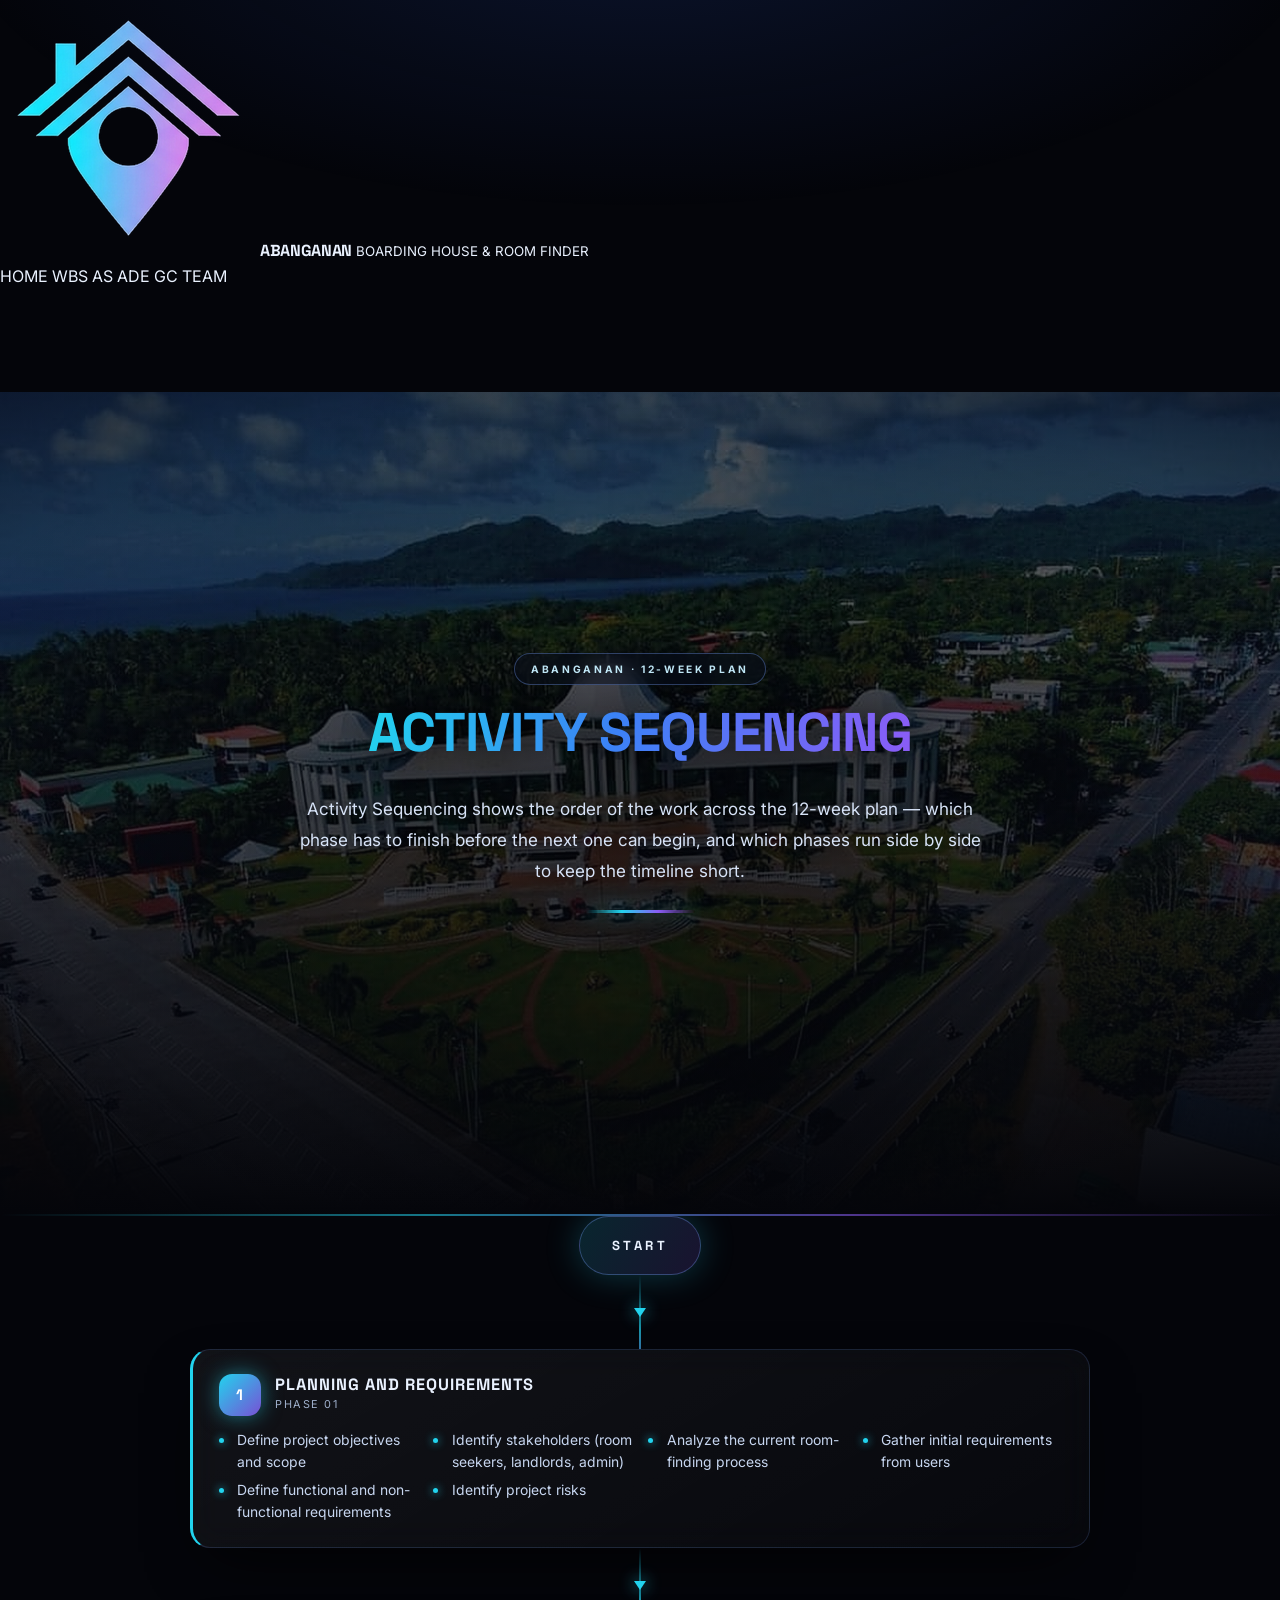
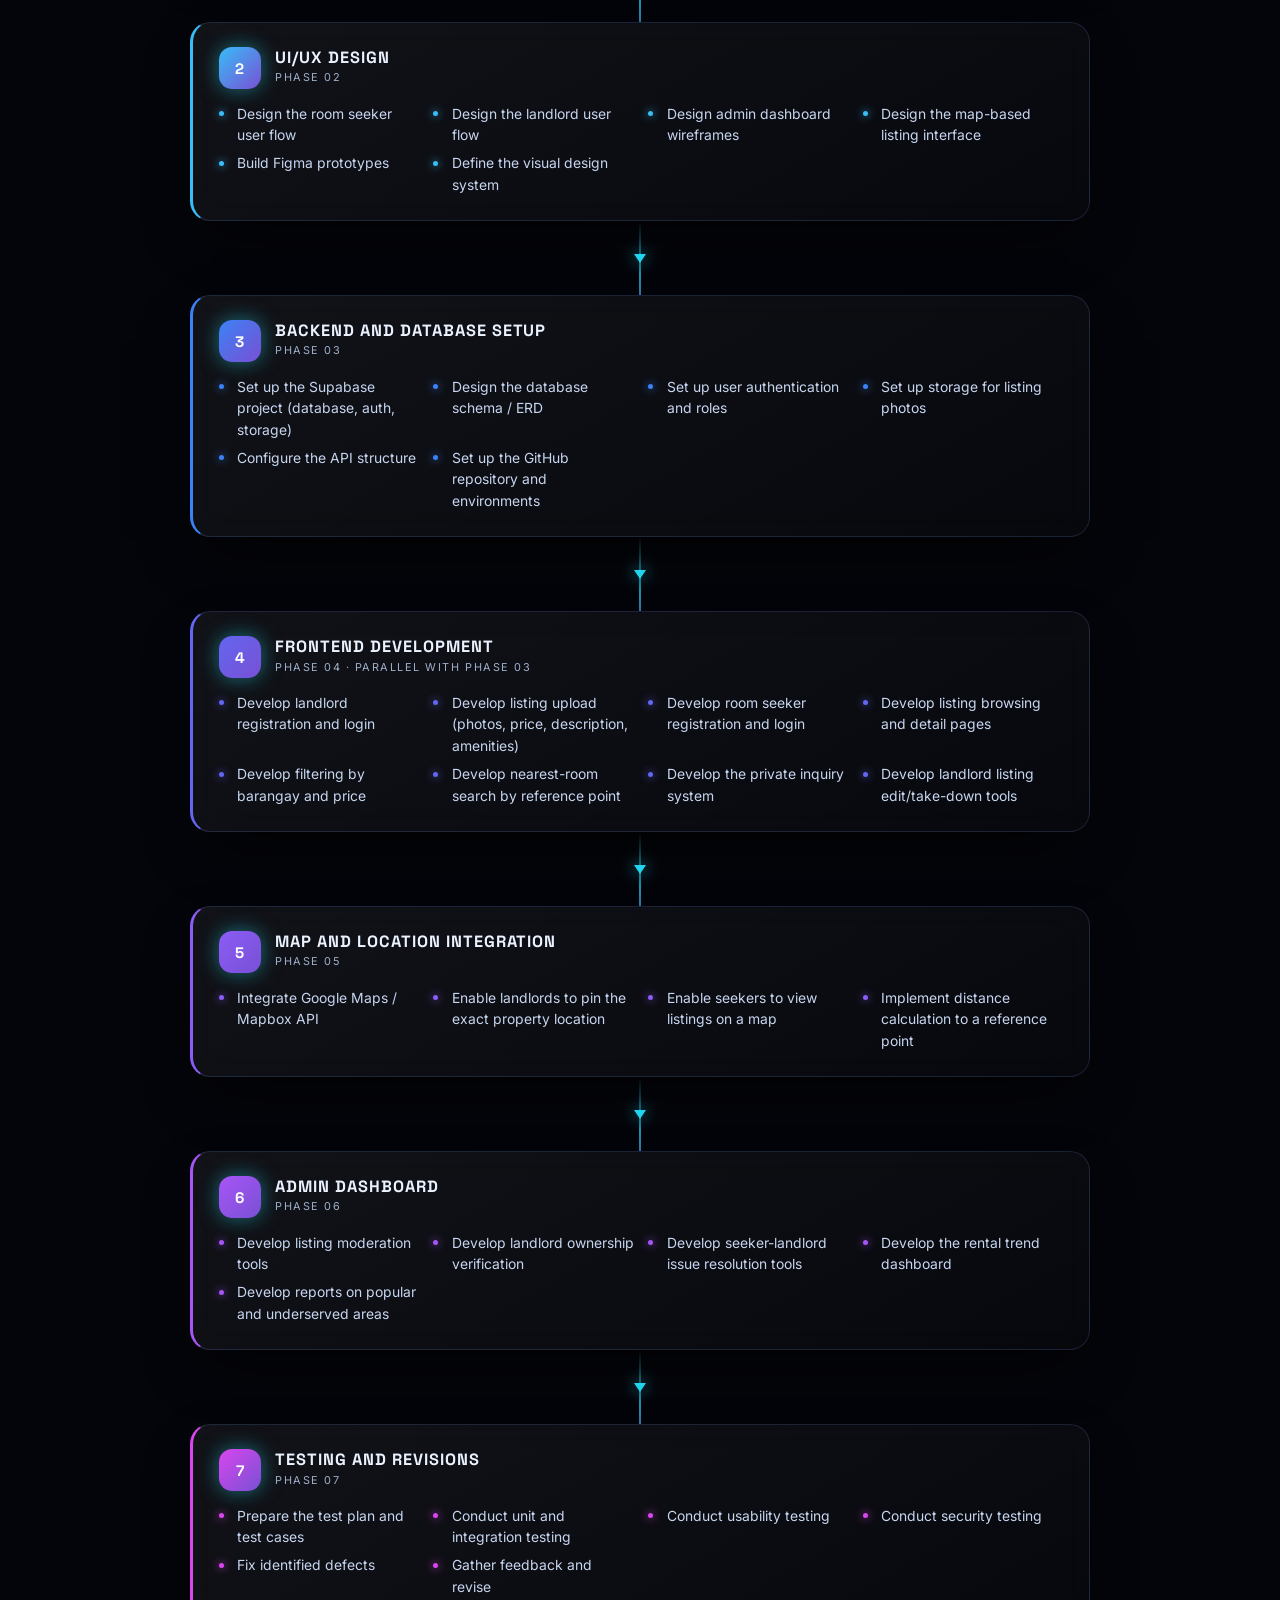
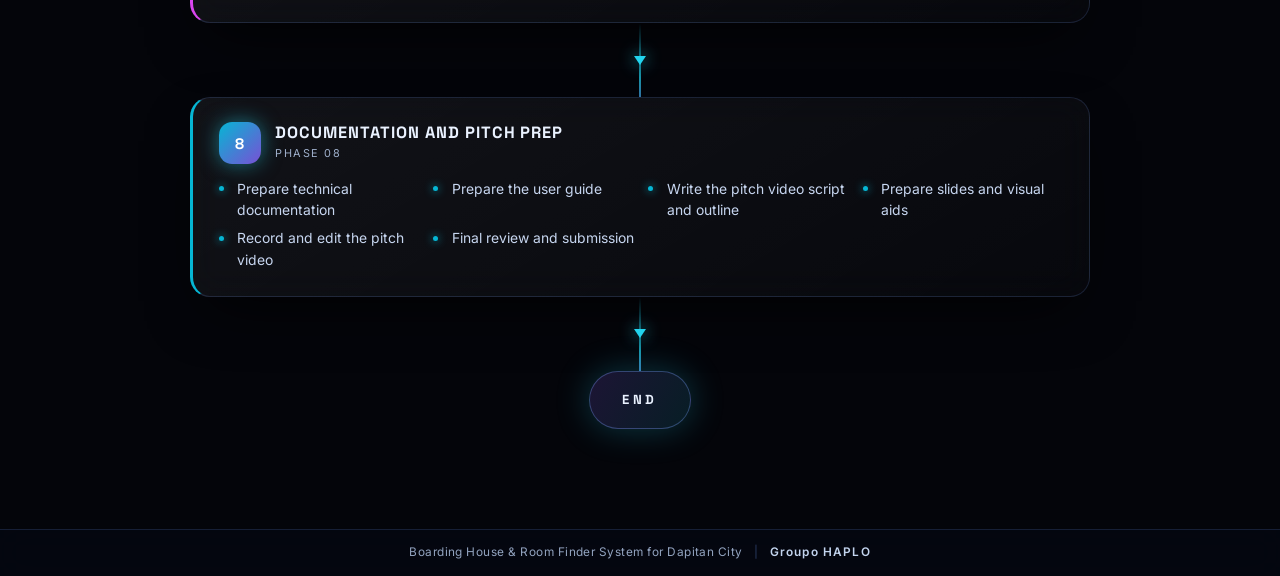
==== activity-sequence.html @ 04ec6aed "separated html code file" ====
<!DOCTYPE html>
<html lang="en">
<head>
<meta charset="UTF-8" />
<meta name="viewport" content="width=device-width, initial-scale=1.0" />
<title>Activity Sequencing — Abanganan</title>
<meta name="description" content="Abanganan: Boarding House and Room Finder System for Dapitan City — Project Portfolio" />
<link rel="icon" type="image/png" href="assets/logo.png" />
<link rel="apple-touch-icon" href="assets/logo.png" />
<link rel="preconnect" href="https://fonts.googleapis.com">
<link rel="preconnect" href="https://fonts.gstatic.com" crossorigin>
<link href="https://fonts.googleapis.com/css2?family=Space+Grotesk:wght@400;500;600;700&family=Inter:wght@300;400;500;600;700&display=swap" rel="stylesheet">
<link rel="stylesheet" href="css/style.css" />
<link rel="stylesheet" href="css/navbar.css" />
</head>
<body>

<div class="bg-static" aria-hidden="true"></div>

<header class="nav" id="nav">
  <div class="nav-inner">
    <a class="brand" href="index.html">
      <span class="brand-mark"><img src="assets/logo.png" alt="" /></span>
      <span class="brand-text">
        <strong>ABANGANAN</strong>
        <small>BOARDING HOUSE &amp; ROOM FINDER</small>
      </span>
    </a>

    <nav class="nav-links" id="navLinks">
        <a href="index.html">HOME</a>
        <a href="wbs.html">WBS</a>
        <a href="activity-sequence.html" class="active">AS</a>
        <a href="duration-estimation.html">ADE</a>
        <a href="gantt-chart.html">GC</a>
        <a href="team.html">TEAM</a>
    </nav>

    <div class="nav-end">
      <button class="hamburger" id="hamburger" aria-label="Toggle navigation" aria-expanded="false">
        <span></span><span></span><span></span>
      </button>
    </div>
  </div>
</header>

<div class="page-wrap">
<main class="page-view active">
  <section class="page-hero">
    <img class="ph-img" src="assets/hero.jpg" alt="Aerial view of Dapitan City" fetchpriority="high" />
    <div class="ph-veil" aria-hidden="true"></div>

    <div class="container ph-content">
      <span class="ph-eyebrow">ABANGANAN &middot; 12-WEEK PLAN</span>
      <h1 class="ph-title grad-text">ACTIVITY SEQUENCING</h1>
      <p class="ph-intro">Activity Sequencing shows the order of the work across the 12-week plan &mdash; which phase has to finish before the next one can begin, and which phases run side by side to keep the timeline short.</p>
      <div class="ph-divider"></div>
    </div>

  </section>

<section class="container" style="padding-bottom:4rem;">
    <div class="flow">
      <div class="flow-terminal" data-reveal>START</div>
      <div class="flow-arrow" aria-hidden="true"><i></i></div>

      <article class="flow-node" style="--accent:#22d3ee" data-reveal>
        <div class="flow-node-head"><span class="flow-num">1</span><div><h3>PLANNING AND REQUIREMENTS</h3><small>PHASE 01</small></div></div>
        <ul class="flow-activities">
          <li>Define project objectives and scope</li><li>Identify stakeholders (room seekers, landlords, admin)</li><li>Analyze the current room-finding process</li><li>Gather initial requirements from users</li><li>Define functional and non-functional requirements</li><li>Identify project risks</li>
        </ul>
      </article>
      <div class="flow-arrow" aria-hidden="true"><i></i></div>

      <article class="flow-node" style="--accent:#38bdf8" data-reveal>
        <div class="flow-node-head"><span class="flow-num">2</span><div><h3>UI/UX DESIGN</h3><small>PHASE 02</small></div></div>
        <ul class="flow-activities">
          <li>Design the room seeker user flow</li><li>Design the landlord user flow</li><li>Design admin dashboard wireframes</li><li>Design the map-based listing interface</li><li>Build Figma prototypes</li><li>Define the visual design system</li>
        </ul>
      </article>
      <div class="flow-arrow" aria-hidden="true"><i></i></div>

      <article class="flow-node" style="--accent:#3b82f6" data-reveal>
        <div class="flow-node-head"><span class="flow-num">3</span><div><h3>BACKEND AND DATABASE SETUP</h3><small>PHASE 03</small></div></div>
        <ul class="flow-activities">
          <li>Set up the Supabase project (database, auth, storage)</li><li>Design the database schema / ERD</li><li>Set up user authentication and roles</li><li>Set up storage for listing photos</li><li>Configure the API structure</li><li>Set up the GitHub repository and environments</li>
        </ul>
      </article>
      <div class="flow-arrow" aria-hidden="true"><i></i></div>

      <article class="flow-node" style="--accent:#6366f1" data-reveal>
        <div class="flow-node-head"><span class="flow-num">4</span><div><h3>FRONTEND DEVELOPMENT</h3><small>PHASE 04 &middot; PARALLEL WITH PHASE 03</small></div></div>
        <ul class="flow-activities">
          <li>Develop landlord registration and login</li><li>Develop listing upload (photos, price, description, amenities)</li><li>Develop room seeker registration and login</li><li>Develop listing browsing and detail pages</li><li>Develop filtering by barangay and price</li><li>Develop nearest-room search by reference point</li><li>Develop the private inquiry system</li><li>Develop landlord listing edit/take-down tools</li>
        </ul>
      </article>
      <div class="flow-arrow" aria-hidden="true"><i></i></div>

      <article class="flow-node" style="--accent:#8b5cf6" data-reveal>
        <div class="flow-node-head"><span class="flow-num">5</span><div><h3>MAP AND LOCATION INTEGRATION</h3><small>PHASE 05</small></div></div>
        <ul class="flow-activities">
          <li>Integrate Google Maps / Mapbox API</li><li>Enable landlords to pin the exact property location</li><li>Enable seekers to view listings on a map</li><li>Implement distance calculation to a reference point</li>
        </ul>
      </article>
      <div class="flow-arrow" aria-hidden="true"><i></i></div>

      <article class="flow-node" style="--accent:#a855f7" data-reveal>
        <div class="flow-node-head"><span class="flow-num">6</span><div><h3>ADMIN DASHBOARD</h3><small>PHASE 06</small></div></div>
        <ul class="flow-activities">
          <li>Develop listing moderation tools</li><li>Develop landlord ownership verification</li><li>Develop seeker-landlord issue resolution tools</li><li>Develop the rental trend dashboard</li><li>Develop reports on popular and underserved areas</li>
        </ul>
      </article>
      <div class="flow-arrow" aria-hidden="true"><i></i></div>

      <article class="flow-node" style="--accent:#d946ef" data-reveal>
        <div class="flow-node-head"><span class="flow-num">7</span><div><h3>TESTING AND REVISIONS</h3><small>PHASE 07</small></div></div>
        <ul class="flow-activities">
          <li>Prepare the test plan and test cases</li><li>Conduct unit and integration testing</li><li>Conduct usability testing</li><li>Conduct security testing</li><li>Fix identified defects</li><li>Gather feedback and revise</li>
        </ul>
      </article>
      <div class="flow-arrow" aria-hidden="true"><i></i></div>

      <article class="flow-node" style="--accent:#06b6d4" data-reveal>
        <div class="flow-node-head"><span class="flow-num">8</span><div><h3>DOCUMENTATION AND PITCH PREP</h3><small>PHASE 08</small></div></div>
        <ul class="flow-activities">
          <li>Prepare technical documentation</li><li>Prepare the user guide</li><li>Write the pitch video script and outline</li><li>Prepare slides and visual aids</li><li>Record and edit the pitch video</li><li>Final review and submission</li>
        </ul>
      </article>
      <div class="flow-arrow" aria-hidden="true"><i></i></div>
      <div class="flow-terminal end" data-reveal>END</div>
    </div>
  </section>
</section>

<!-- =========================================================
     VIEW: ADE
     ========================================================= -->
</main>
</div><!-- /.page-wrap -->

<footer class="footer">
  <div class="container footer-inner">
    <a href="index.html">Boarding House &amp; Room Finder System for Dapitan City</a>
    <span class="footer-sep" aria-hidden="true">|</span>
    <span class="footer-group">Groupo HAPLO</span>
  </div>
</footer>

<script src="https://cdnjs.cloudflare.com/ajax/libs/gsap/3.12.5/gsap.min.js"></script>
<script src="js/main.js"></script>
<script src="js/animations.js"></script>
<script src="js/sequence.js"></script>
</body>
</html>
---- css/style.css ----
/* =========================================================
   ABANGANAN — SINGLE FILE STYLESHEET
   ========================================================= */
*, *::before, *::after { box-sizing: border-box; margin: 0; padding: 0; }

:root {
  --bg: #04050a;
  --navy: #080d1c;
  --navy-2: #0b1226;
  --stroke: rgba(120,160,255,.16);
  --stroke-2: rgba(120,160,255,.34);
  --text: #eaf2ff;
  --muted: #93a4c0;
  --cyan: #22d3ee;
  --blue: #3b82f6;
  --violet: #8b5cf6;
  --radius: 20px;
  --shadow: 0 24px 60px -20px rgba(0,0,0,.85);
  --nav-h: 76px;
  --maxw: 1280px;
}

html { scroll-behavior: smooth; }

body {
  font-family: 'Inter', system-ui, -apple-system, sans-serif;
  background: var(--bg);
  color: var(--text);
  line-height: 1.65;
  overflow-x: hidden;
  -webkit-font-smoothing: antialiased;
  min-height: 100vh;
}

h1, h2, h3, h4, .brand-text strong, .pt-logo {
  font-family: 'Space Grotesk', 'Inter', sans-serif;
  letter-spacing: -.02em;
  line-height: 1.15;
}

a { color: inherit; text-decoration: none; }
ul { list-style: none; }
button { font-family: inherit; cursor: pointer; border: none; background: none; color: inherit; }
canvas { display: block; }

.container { width: min(100% - 2.5rem, var(--maxw)); margin-inline: auto; }

.grad-text {
  background: linear-gradient(100deg, var(--cyan), var(--blue) 45%, var(--violet));
  -webkit-background-clip: text;
  background-clip: text;
  color: transparent;
}

/* ---------- STATIC BACKGROUND (animations removed) ---------- */
.bg-static {
  position: fixed; inset: 0; z-index: 0; pointer-events: none;
  background:
    radial-gradient(ellipse 90% 55% at 50% -10%, rgba(30,58,138,.28), transparent 60%),
    radial-gradient(ellipse 70% 50% at 100% 100%, rgba(8,145,178,.16), transparent 60%),
    radial-gradient(ellipse 60% 45% at 0% 85%, rgba(109,40,217,.14), transparent 60%);
}

.page-wrap { position: relative; z-index: 1; padding-top: var(--nav-h); }

/* ---------- PAGE VIEWS (multi-page simulation) ---------- */
.page-view {
  display: none;
  animation: viewIn .55s cubic-bezier(.2,.7,.3,1);
}
.page-view.active { display: block; }

@keyframes viewIn {
  from { opacity: 0; transform: translateY(14px); }
  to { opacity: 1; transform: translateY(0); }
}

/* ---------- PAGE TRANSITION OVERLAY ---------- */
.page-transition {
  position: fixed; inset: 0; z-index: 9999;
  background: radial-gradient(ellipse at center, #0a1230 0%, #04050a 70%);
  display: grid; place-items: center;
  opacity: 0; visibility: hidden;
  transition: opacity .42s ease, visibility .42s ease;
}
.page-transition.active { opacity: 1; visibility: visible; }

.pt-inner { text-align: center; }

.pt-logo {
  font-size: clamp(1.6rem, 4vw, 2.6rem);
  font-weight: 700; letter-spacing: .22em;
  background: linear-gradient(100deg, var(--cyan), var(--violet));
  -webkit-background-clip: text; background-clip: text; color: transparent;
  margin-bottom: 1.2rem;
}

.pt-bar { width: min(280px, 60vw); height: 3px; background: rgba(255,255,255,.1); border-radius: 99px; overflow: hidden; margin-inline: auto; }
.pt-bar span { display: block; height: 100%; width: 40%; border-radius: 99px;
  background: linear-gradient(90deg, var(--cyan), var(--violet));
  animation: ptSlide .9s ease-in-out infinite; }
@keyframes ptSlide { 0% { transform: translateX(-110%); } 100% { transform: translateX(360%); } }

/* ---------- NAVIGATION ---------- */
/* moved to navbar.css — see that file for header/brand/hamburger styles */

/* ---------- BUTTONS ---------- */
.btn {
  display: inline-flex; align-items: center; justify-content: center; gap: .5rem;
  padding: .82rem 1.6rem; border-radius: 13px;
  font-size: .78rem; font-weight: 700; letter-spacing: .12em;
  transition: transform .28s ease, box-shadow .28s ease, background .28s ease, border-color .28s ease;
  white-space: nowrap; cursor: pointer;
}
.btn-primary {
  color: #fff;
  background: linear-gradient(120deg, var(--cyan), var(--blue) 50%, var(--violet));
  box-shadow: 0 12px 34px -10px rgba(59,130,246,.8), inset 0 1px 0 rgba(255,255,255,.28);
}
.btn-primary:hover { transform: translateY(-3px); box-shadow: 0 20px 44px -12px rgba(59,130,246,.95); }

.btn-ghost {
  color: var(--text);
  border: 1px solid var(--stroke-2);
  background: rgba(255,255,255,.035);
  backdrop-filter: blur(8px);
}
.btn-ghost:hover { transform: translateY(-3px); border-color: var(--cyan); box-shadow: 0 0 24px rgba(34,211,238,.3); }

/* ---------- HERO ---------- */
.hero { position: relative; padding: clamp(3rem, 8vw, 6rem) 0 clamp(3rem, 7vw, 5rem); }


.pill {
  display: inline-flex; align-items: center; gap: .55rem;
  padding: .42rem 1rem; border-radius: 99px;
  font-size: .66rem; font-weight: 600; letter-spacing: .16em; color: #a9c2e8;
  border: 1px solid var(--stroke-2);
  background: rgba(59,130,246,.08);
  backdrop-filter: blur(8px);
}
.pill .dot { width: 7px; height: 7px; border-radius: 50%; background: var(--cyan); box-shadow: 0 0 12px var(--cyan); animation: pulse 2s ease-in-out infinite; }
@keyframes pulse { 0%,100% { opacity: 1; transform: scale(1);} 50% { opacity: .45; transform: scale(.8);} }




.hero-actions { display: flex; flex-wrap: wrap; gap: .8rem; margin-top: 2rem; }
.hero-actions.center { justify-content: center; margin-top: 2.6rem; }

.hero-stats { display: flex; flex-wrap: wrap; gap: 2.4rem; margin-top: 2.8rem; }
.stat { display: flex; flex-direction: column; }
.stat strong { font-family: 'Space Grotesk', sans-serif; font-size: 1.9rem; font-weight: 700;
  background: linear-gradient(120deg, var(--cyan), var(--violet)); -webkit-background-clip: text; background-clip: text; color: transparent; }
.stat span { font-size: .68rem; letter-spacing: .14em; color: var(--muted); text-transform: uppercase; }

/* ---------- SECTIONS ---------- */
.section { padding: clamp(3.5rem, 8vw, 6rem) 0; position: relative; }
.section.navy { background: linear-gradient(180deg, transparent, rgba(8,13,28,.9) 12%, rgba(8,13,28,.9) 88%, transparent); }

.section-head { max-width: 780px; margin-bottom: clamp(2rem, 4vw, 3.2rem); }
.section-head.center { margin-inline: auto; text-align: center; }

.eyebrow {
  display: inline-block; font-size: .66rem; font-weight: 700; letter-spacing: .24em;
  color: var(--cyan); margin-bottom: .8rem; text-transform: uppercase;
  text-shadow: 0 0 18px rgba(34,211,238,.5);
}
.section-head h2 { font-size: clamp(1.7rem, 4.2vw, 2.7rem); font-weight: 700; margin-bottom: .8rem; }
.section-head p { color: #aebedd; font-size: 1.06rem; line-height: 1.7; max-width: 60ch; }
.section-head.center p { margin-inline: auto; }

/* ---------- CARDS ---------- */
.card-grid { display: grid; gap: 1.4rem; }
.card-grid.three { grid-template-columns: repeat(auto-fit, minmax(260px, 1fr)); }

.glass-card {
  position: relative; padding: 1.9rem 1.6rem; border-radius: var(--radius);
  background: linear-gradient(160deg, rgba(255,255,255,.06), rgba(255,255,255,.02));
  border: 1px solid var(--stroke);
  backdrop-filter: blur(16px);
  box-shadow: var(--shadow);
  overflow: hidden;
  transition: border-color .35s ease, box-shadow .35s ease, transform .35s ease;
  transform-style: preserve-3d;
}
.glass-card::before {
  content: ""; position: absolute; inset: 0;
  background: radial-gradient(500px circle at var(--mx, 50%) var(--my, 0%), rgba(34,211,238,.13), transparent 42%);
  opacity: 0; transition: opacity .35s ease; pointer-events: none;
}
.glass-card:hover::before { opacity: 1; }
.glass-card:hover { border-color: var(--stroke-2); box-shadow: 0 30px 70px -22px rgba(0,0,0,.95), 0 0 40px rgba(59,130,246,.18); }

.card-glow {
  position: absolute; top: -40%; right: -30%; width: 220px; height: 220px;
  background: radial-gradient(circle, rgba(139,92,246,.35), transparent 68%);
  filter: blur(30px); pointer-events: none;
}

.card-icon {
  width: 56px; height: 56px; border-radius: 16px; display: grid; place-items: center;
  margin-bottom: 1.2rem; color: var(--accent, var(--cyan));
  background: linear-gradient(135deg, rgba(34,211,238,.18), rgba(139,92,246,.18));
  border: 1px solid var(--stroke-2);
  box-shadow: inset 0 1px 0 rgba(255,255,255,.14);
  transition: transform .35s ease, box-shadow .35s ease;
}
.card-icon svg { width: 27px; height: 27px; }
.glass-card:hover .card-icon {
  transform: translateY(-2px) scale(1.05);
  box-shadow: inset 0 1px 0 rgba(255,255,255,.2), 0 0 22px -4px var(--accent, var(--cyan));
}

.glass-card h3 { font-size: 1.1rem; font-weight: 700; letter-spacing: .09em; margin-bottom: .8rem; }
.glass-card p { color: #b3c4e2; font-size: .96rem; line-height: 1.68; }

.mini-list { margin-top: 1.1rem; display: grid; gap: .55rem; }
.mini-list li { font-size: .87rem; color: #c7d6f0; padding-left: 1.15rem; position: relative; line-height: 1.5; }
.mini-list li::before {
  content: ""; position: absolute; left: 0; top: .55em;
  width: 5px; height: 5px; border-radius: 50%;
  background: var(--accent, var(--cyan)); box-shadow: 0 0 8px var(--accent, var(--cyan));
}

.num-badge {
  display: inline-block; font-family: 'Space Grotesk', sans-serif; font-weight: 700;
  font-size: .8rem; letter-spacing: .12em; color: var(--cyan); margin-bottom: .7rem;
  opacity: .8;
}

/* ---------- PANELS ---------- */
.two-col { display: grid; grid-template-columns: minmax(0,1fr) minmax(0,1fr); gap: 1.4rem; }

.glass-panel {
  min-width: 0;
  padding: 1.9rem 1.7rem; border-radius: var(--radius);
  background: linear-gradient(160deg, rgba(255,255,255,.055), rgba(255,255,255,.018));
  border: 1px solid var(--stroke);
  backdrop-filter: blur(16px);
  box-shadow: var(--shadow);
}
.glass-panel p { color: #d3e0f7; font-size: 1.01rem; line-height: 1.75; margin-bottom: 1rem; }
.glass-panel p:last-child { margin-bottom: 0; }
.glass-panel strong { color: #fff; font-weight: 700; }

.panel-title { font-size: 1.02rem; font-weight: 700; letter-spacing: .07em; margin-bottom: 1.15rem; }
.panel-title.in { color: #4ade80; }
.panel-title.out { color: #f87171; }
.panel-title .tick { margin-right: .45rem; }

.check-list { display: grid; gap: .7rem; }
.check-list li {
  position: relative; padding-left: 1.5rem; font-size: .93rem; color: #cfe0f5; line-height: 1.6;
}
.check-list li::before {
  content: ""; position: absolute; left: 0; top: .5em;
  width: 7px; height: 7px; border-radius: 2px;
  background: linear-gradient(135deg, var(--cyan), var(--violet));
  box-shadow: 0 0 10px rgba(34,211,238,.7);
}
.check-list.muted li { color: #6f819c; }
.check-list.muted li::before { background: #3f4d63; box-shadow: none; }

/* ---------- EXPLORE GRID ---------- */
.explore-grid { display: grid; grid-template-columns: repeat(auto-fit, minmax(220px, 1fr)); gap: 1.2rem; }

.explore-card {
  position: relative; display: flex; flex-direction: column;
  padding: 1.7rem 1.4rem; border-radius: var(--radius);
  background: linear-gradient(160deg, rgba(255,255,255,.06), rgba(255,255,255,.02));
  border: 1px solid var(--stroke);
  backdrop-filter: blur(16px);
  box-shadow: var(--shadow);
  overflow: hidden;
  cursor: pointer;
  transition: transform .35s ease, border-color .35s ease, box-shadow .35s ease;
}
.explore-card::after {
  content: ""; position: absolute; inset: auto 0 0 0; height: 2px;
  background: linear-gradient(90deg, var(--cyan), var(--violet));
  transform: scaleX(0); transform-origin: left; transition: transform .4s ease;
}
.explore-card:hover::after { transform: scaleX(1); }
.explore-card:hover { transform: translateY(-7px); border-color: var(--stroke-2); box-shadow: 0 34px 70px -24px rgba(0,0,0,.95), 0 0 36px rgba(34,211,238,.2); }

.ec-tag {
  display: inline-block; align-self: flex-start;
  font-size: .62rem; font-weight: 700; letter-spacing: .18em;
  padding: .3rem .7rem; border-radius: 8px; margin-bottom: 1rem;
  color: var(--cyan); border: 1px solid rgba(34,211,238,.35);
  background: rgba(34,211,238,.09);
}
.explore-card h3 { font-size: .98rem; margin-bottom: .6rem; }
.explore-card p { font-size: .82rem; color: var(--muted); flex: 1; }
.ec-link { margin-top: 1.1rem; font-size: .7rem; font-weight: 700; letter-spacing: .14em; color: var(--cyan); }

/* =========================================================
   PAGE HERO BANNER (photo header on every navbar page)
   ========================================================= */
.page-hero {
  position: relative;
  overflow: hidden;
  display: flex; align-items: center; justify-content: center;
  text-align: center;
  /* exactly one full screen, so the next section never peeks in */
  min-height: calc(100vh - var(--nav-h));
  min-height: calc(100svh - var(--nav-h));
  padding: clamp(2rem, 5vw, 3.4rem) 0 clamp(4rem, 8vw, 6rem);
  border-bottom: none;
}

.page-hero.home-hero {
  min-height: calc(100vh - var(--nav-h));
  min-height: calc(100svh - var(--nav-h));
}

.ph-img {
  position: absolute; inset: 0; z-index: 0;
  width: 100%; height: 100%;
  object-fit: cover;
  object-position: center 45%;
  display: block;
}

.ph-veil {
  position: absolute; inset: 0; z-index: 1;
  background:
    radial-gradient(ellipse 62% 55% at 50% 52%, rgba(4,5,10,.70), rgba(4,5,10,.30) 70%, transparent),
    linear-gradient(180deg,
      rgba(4,5,10,.58) 0%,
      rgba(4,5,10,.20) 26%,
      rgba(4,5,10,.34) 56%,
      rgba(4,5,10,.86) 87%,
      var(--bg) 100%),
    linear-gradient(90deg, rgba(8,13,28,.45), rgba(8,13,28,0) 46%, rgba(8,13,28,.45));
}

.ph-veil::after {
  content: ""; position: absolute; left: 0; right: 0; bottom: 0; height: 2px;
  background: linear-gradient(90deg, transparent, rgba(34,211,238,.55), rgba(139,92,246,.55), transparent);
}

.ph-content {
  position: relative; z-index: 2;
  display: flex; flex-direction: column; align-items: center;
}

.ph-eyebrow {
  display: inline-block;
  font-size: .64rem; font-weight: 700; letter-spacing: .26em; text-transform: uppercase;
  color: #bfe6f5;
  padding: .4rem 1rem; border-radius: 99px;
  border: 1px solid var(--stroke-2);
  background: rgba(6,12,28,.5);
  backdrop-filter: blur(10px);
  margin-bottom: 1rem;
}

.ph-title {
  font-size: clamp(1.85rem, 5.4vw, 3.4rem);
  font-weight: 700; letter-spacing: -.02em;
  margin-bottom: .75rem;
  max-width: 20ch;
  filter: drop-shadow(0 4px 18px rgba(0,0,0,.85));
}
.home-hero .ph-title {
  font-size: clamp(2.9rem, 9vw, 6rem);
  letter-spacing: .04em;
  max-width: none;
  margin-bottom: .9rem;
}

.ph-sub {
  color: #d3e2f7; font-weight: 400;
  font-size: clamp(.9rem, 1.8vw, 1.12rem);
  max-width: 56ch; margin-inline: auto;
  text-shadow: 0 2px 18px rgba(0,0,0,.8);
}
.home-hero .ph-sub { font-size: clamp(1rem, 2.1vw, 1.3rem); }

.ph-tagline {
  margin-top: 1.1rem;
  font-size: clamp(.9rem, 1.7vw, 1.06rem);
  font-style: italic; color: var(--cyan);
  text-shadow: 0 0 26px rgba(34,211,238,.5);
}

.ph-intro {
  margin-top: 1.15rem;
  max-width: 62ch;
  font-size: clamp(.92rem, 1.65vw, 1.07rem);
  line-height: 1.8;
  color: #d7e3f7;
  text-shadow: 0 2px 16px rgba(0,0,0,.9);
}

.ph-divider {
  width: 110px; height: 3px; border-radius: 99px; margin: 1.5rem auto 0;
  background: linear-gradient(90deg, transparent, var(--cyan), var(--violet), transparent);
  box-shadow: 0 0 20px rgba(34,211,238,.6);
}

.hero-actions.center { justify-content: center; }
.hero-stats.center { justify-content: center; }

.ph-scroll {
  position: absolute; left: 50%; bottom: 1.6rem; transform: translateX(-50%);
  z-index: 3;
  display: flex; flex-direction: column; align-items: center; gap: .5rem;
  font-size: .58rem; letter-spacing: .24em; color: #a8c0dd;
  text-shadow: 0 1px 10px rgba(0,0,0,.9);
  animation: cueBob 2.8s ease-in-out infinite;
}
.ph-scroll i {
  display: block; width: 1px; height: 34px;
  background: linear-gradient(180deg, var(--cyan), transparent);
}
@keyframes cueBob {
  0%, 100% { transform: translateX(-50%) translateY(0); opacity: .9; }
  50%      { transform: translateX(-50%) translateY(7px); opacity: .55; }
}
@media (prefers-reduced-motion: reduce) { .ph-scroll { animation: none; } }

/* ---------- FOOTER ---------- */
.footer {
  position: relative; z-index: 1;
  margin-top: 2.2rem;
  padding: .85rem 0;
  border-top: 1px solid var(--stroke);
  background: rgba(5,8,18,.72);
  backdrop-filter: blur(14px);
  -webkit-backdrop-filter: blur(14px);
}
.footer-inner {
  display: flex; flex-wrap: wrap;
  align-items: center; justify-content: center;
  gap: .3rem .7rem; text-align: center;
  font-size: .74rem; letter-spacing: .04em; color: var(--muted);
}
.footer-inner a { color: var(--muted); transition: color .25s ease; }
.footer-inner a:hover { color: var(--cyan); }
.footer-sep { color: rgba(120,160,255,.35); }
.footer-group { color: #c3d4ee; font-weight: 600; letter-spacing: .1em; }

/* =========================================================
   WBS PAGE — ORG CHART
   ========================================================= */
.wbs-wrap { position: relative; padding: 0 0 3.5rem; }

.wbs-hint {
  text-align: center; margin-bottom: 1.2rem;
  font-size: .68rem; letter-spacing: .12em; color: #7d8ea9;
}
/* kept only for very small / no-JS fallback — see wbs.js fitWBS() */

.wbs-scroll {
  /* the chart now auto-shrinks to fit (see wbs.js fitWBS()) instead of
     scrolling sideways — overflow stays as a safety net only */
  overflow-x: hidden; overflow-y: visible;
  padding: .5rem 1.25rem 1.5rem;
}

.wbs-chart {
  width: 1480px;      /* comfortable, fixed "natural" size */
  max-width: 100%;
  margin-inline: auto;
  position: relative;
  transform-origin: top left;
  transition: transform .25s ease;
}

/* ---- root box ---- */
.wbs-root {
  margin: 0 auto; max-width: 420px; text-align: center;
  padding: 1.1rem 1.6rem; border-radius: 16px;
  background: linear-gradient(135deg, rgba(34,211,238,.18), rgba(139,92,246,.18));
  border: 1px solid var(--stroke-2);
  box-shadow: 0 0 40px rgba(59,130,246,.22), var(--shadow);
  backdrop-filter: blur(16px);
}
.wbs-root .r-tag {
  display: block; font-size: .58rem; font-weight: 700; letter-spacing: .22em;
  color: var(--cyan); margin-bottom: .35rem;
}
.wbs-root h3 { font-size: 1.25rem; letter-spacing: .1em; margin-bottom: .25rem; }
.wbs-root p { font-size: .76rem; color: #b9cbe6; }

/* ---- connectors ---- */
.wbs-trunk {
  width: 2px; height: 34px; margin: 0 auto;
  background: linear-gradient(180deg, var(--cyan), rgba(139,92,246,.75));
}
.wbs-spine {
  height: 2px;
  margin: 0 calc(100% / 16);
  background: linear-gradient(90deg, rgba(34,211,238,.9), rgba(139,92,246,.9));
  box-shadow: 0 0 14px rgba(34,211,238,.35);
}

/* ---- the nine columns ---- */
.wbs-cols {
  /* every branch uses the same colour — the numbering carries the hierarchy */
  --c: #3b82f6;
  display: grid;
  grid-template-columns: repeat(8, minmax(0, 1fr));
  gap: 12px;
  align-items: start;
}

.wbs-cols-8 { grid-template-columns: repeat(8, minmax(0, 1fr)); }

.wbs-col { position: relative; padding-top: 26px; }
.wbs-col::before {
  content: ""; position: absolute; top: 0; left: 50%;
  width: 2px; height: 26px; transform: translateX(-50%);
  background: linear-gradient(180deg, rgba(139,92,246,.9), var(--c));
}

.wbs-col-head {
  width: 100%; text-align: center;
  display: flex; flex-direction: column; justify-content: center;
  min-height: 104px;
  padding: .7rem .6rem .75rem;
  border-radius: 12px 12px 4px 4px;
  background: linear-gradient(160deg, var(--c), color-mix(in srgb, var(--c) 68%, #000));
  border: 1px solid color-mix(in srgb, var(--c) 60%, transparent);
  box-shadow: 0 10px 26px -12px rgba(0,0,0,.9), inset 0 1px 0 rgba(255,255,255,.22);
  color: #fff; cursor: default;
}
.wbs-col .cid {
  display: block; font-family: 'Space Grotesk', sans-serif;
  font-size: .92rem; font-weight: 700; line-height: 1.1;
}
.wbs-col .ctitle {
  display: block; margin-top: .15rem;
  font-family: 'Space Grotesk', sans-serif;
  font-size: .7rem; font-weight: 600; line-height: 1.25;
  text-shadow: 0 1px 4px rgba(0,0,0,.4);
}
.wbs-col .ccount {
  display: block; margin-top: .28rem;
  font-size: .55rem; letter-spacing: .12em; text-transform: uppercase;
  color: rgba(255,255,255,.72);
}
.wbs-col .ctoggle { display: none; }

.wbs-col-list { display: flex; flex-direction: column; gap: 8px; margin-top: 10px; }

.wbs-sub {
  position: relative;
  display: flex; align-items: center;
  min-height: 62px;
  padding: .5rem .6rem .5rem .65rem;
  border-radius: 8px;
  font-size: .71rem; line-height: 1.48; color: #dbe7f8;
  background: color-mix(in srgb, var(--c) 17%, rgba(9,14,30,.92));
  border: 1px solid color-mix(in srgb, var(--c) 42%, transparent);
  border-left: 3px solid var(--c);
  transition: transform .25s ease, box-shadow .25s ease, background .25s ease;
}
.wbs-sub:hover {
  transform: translateY(-2px);
  background: color-mix(in srgb, var(--c) 30%, rgba(9,14,30,.92));
  box-shadow: 0 10px 22px -10px rgba(0,0,0,.95), 0 0 16px -2px var(--c);
  z-index: 2;
}
.wbs-sub .sid {
  display: inline-block; margin-right: .3rem;
  font-weight: 700; font-size: .6rem;
  color: color-mix(in srgb, var(--c) 55%, #ffffff);
}
.wbs-sub .stx { color: #e3edfb; }

/* =========================================================
   ACTIVITY SEQUENCE PAGE
   ========================================================= */
.flow { max-width: 900px; margin-inline: auto; display: flex; flex-direction: column; align-items: stretch; }

.flow-node {
  position: relative;
  padding: 1.5rem 1.6rem; border-radius: var(--radius);
  background: linear-gradient(150deg, rgba(255,255,255,.06), rgba(255,255,255,.015));
  border: 1px solid var(--stroke);
  border-left: 3px solid var(--accent, var(--cyan));
  backdrop-filter: blur(16px);
  box-shadow: var(--shadow);
  transition: transform .35s ease, box-shadow .35s ease, border-color .35s ease;
}
.flow-node:hover {
  transform: translateX(8px);
  box-shadow: 0 26px 60px -24px rgba(0,0,0,.95), 0 0 34px rgba(34,211,238,.3);
}

.flow-node-head { display: flex; align-items: center; gap: .9rem; margin-bottom: .9rem; }
.flow-num {
  width: 42px; height: 42px; border-radius: 13px; flex-shrink: 0;
  display: grid; place-items: center;
  font-family: 'Space Grotesk', sans-serif; font-weight: 700; font-size: .95rem; color: #fff;
  background: linear-gradient(135deg, var(--accent, var(--cyan)), rgba(139,92,246,.85));
  box-shadow: 0 0 20px rgba(34,211,238,.5);
}
.flow-node-head h3 { font-size: 1.02rem; font-weight: 700; letter-spacing: .06em; }
.flow-node-head small { display: block; font-size: .68rem; color: #9fb0cc; letter-spacing: .14em; margin-top: .1rem; }

.flow-activities { display: grid; grid-template-columns: repeat(auto-fit, minmax(190px, 1fr)); gap: .4rem .9rem; }
.flow-activities li {
  position: relative; padding-left: 1.15rem;
  font-size: .87rem; line-height: 1.55; color: #c7d6f0;
}
.flow-activities li::before {
  content: ""; position: absolute; left: 0; top: .55em;
  width: 5px; height: 5px; border-radius: 50%;
  background: var(--accent, var(--cyan));
  box-shadow: 0 0 8px var(--accent, var(--cyan));
}

.flow-arrow {
  display: grid; place-items: center; height: 74px; position: relative;
}
.flow-arrow::before {
  content: ""; position: absolute; top: 0; bottom: 0; left: 50%; transform: translateX(-50%);
  width: 2px;
  background: linear-gradient(180deg, transparent, rgba(34,211,238,.7), rgba(139,92,246,.7), transparent);
  background-size: 100% 220%;
  animation: flowDown 2.2s linear infinite;
}
@keyframes flowDown { 0% { background-position: 0 -120%; } 100% { background-position: 0 120%; } }
.flow-arrow i {
  position: relative; z-index: 2;
  width: 0; height: 0;
  border-left: 6px solid transparent; border-right: 6px solid transparent;
  border-top: 9px solid var(--cyan);
  filter: drop-shadow(0 0 8px var(--cyan));
  animation: arrowPulse 1.6s ease-in-out infinite;
}
@keyframes arrowPulse { 0%,100% { opacity: .45; transform: translateY(-2px);} 50% { opacity: 1; transform: translateY(2px);} }

.flow-terminal {
  text-align: center; padding: 1.1rem 2rem; border-radius: 99px;
  font-family: 'Space Grotesk', sans-serif; font-weight: 700; letter-spacing: .26em; font-size: .82rem;
  background: linear-gradient(120deg, rgba(34,211,238,.16), rgba(139,92,246,.16));
  border: 1px solid var(--stroke-2);
  box-shadow: 0 0 34px rgba(34,211,238,.25);
  width: fit-content; margin-inline: auto;
}
.flow-terminal.end { background: linear-gradient(120deg, rgba(139,92,246,.18), rgba(34,211,238,.12)); }

/* =========================================================
   DURATION ESTIMATION PAGE
   ========================================================= */
.ade-table-wrap {
  border-radius: var(--radius); overflow: hidden;
  border: 1px solid var(--stroke);
  background: linear-gradient(160deg, rgba(255,255,255,.05), rgba(255,255,255,.015));
  backdrop-filter: blur(16px);
  box-shadow: var(--shadow);
}

.ade-table { width: 100%; border-collapse: collapse; font-size: .9rem; }
.ade-table thead th {
  text-align: left; padding: 1.2rem 1.2rem;
  font-size: .7rem; font-weight: 700; letter-spacing: .18em; text-transform: uppercase;
  color: var(--cyan);
  background: linear-gradient(120deg, rgba(34,211,238,.16), rgba(139,92,246,.13));
  border-bottom: 1px solid var(--stroke-2);
  white-space: nowrap;
}
.ade-table tbody td {
  padding: 1.15rem 1.2rem; vertical-align: top;
  border-bottom: 1px solid rgba(120,160,255,.09);
  color: #cddaf2;
  font-size: .88rem; line-height: 1.6;
  position: relative;
}
.ade-table tbody td:first-child { box-shadow: inset 4px 0 0 var(--accent, var(--cyan)); }
.ade-table tbody tr { transition: background .3s ease; }
.ade-table tbody tr:nth-child(even) { background: rgba(255,255,255,.018); }
.ade-table tbody tr:hover { background: rgba(34,211,238,.08); }
.ade-table tbody tr:last-child td { border-bottom: none; }

.ade-id {
  display: inline-block; padding: .26rem .7rem; border-radius: 8px;
  font-family: 'Space Grotesk', sans-serif; font-weight: 700; font-size: .78rem;
  color: #fff; background: linear-gradient(135deg, var(--accent, var(--cyan)), var(--violet));
  box-shadow: 0 0 14px rgba(34,211,238,.45);
}
.ade-act { font-weight: 700; color: #fff; font-size: .94rem; letter-spacing: .01em; }
.ade-dur {
  display: inline-block; padding: .32rem .85rem; border-radius: 99px;
  font-size: .8rem; font-weight: 700; letter-spacing: .04em;
  color: var(--cyan); border: 1px solid rgba(34,211,238,.4);
  background: rgba(34,211,238,.09);
  white-space: nowrap;
}
.ade-dur.star { color: var(--violet); border-color: rgba(139,92,246,.45); background: rgba(139,92,246,.1); }
.ade-pred {
  display: inline-block; padding: .28rem .72rem; border-radius: 8px;
  font-size: .78rem; font-weight: 600; font-family: 'Space Grotesk', sans-serif;
  color: #b6c7e6; background: rgba(255,255,255,.06); border: 1px solid var(--stroke);
}

.ade-summary {
  margin-top: 1.8rem; display: grid; grid-template-columns: repeat(2, 1fr); gap: 1.2rem;
}
.ade-box {
  padding: 1.7rem 1.8rem; border-radius: var(--radius);
  background: linear-gradient(150deg, rgba(34,211,238,.12), rgba(139,92,246,.08));
  border: 1px solid var(--stroke-2);
  box-shadow: 0 0 40px rgba(34,211,238,.14);
  transition: transform .35s ease, box-shadow .35s ease;
}
.ade-box:hover { transform: translateY(-3px); box-shadow: 0 0 50px rgba(34,211,238,.22); }
.ade-box .label { font-size: .7rem; font-weight: 700; letter-spacing: .2em; color: #a9bcdc; text-transform: uppercase; }
.ade-box .value {
  font-family: 'Space Grotesk', sans-serif; font-weight: 700;
  font-size: clamp(1.6rem, 4vw, 2.4rem);
  background: linear-gradient(120deg, var(--cyan), var(--violet));
  -webkit-background-clip: text; background-clip: text; color: transparent;
  margin-top: .3rem;
}
.ade-note {
  padding: 1.55rem 1.8rem; border-radius: var(--radius);
  background: rgba(139,92,246,.05);
  border: 1px dashed var(--stroke-2);
  font-size: .92rem; line-height: 1.65; color: #cddaf2;
  display: flex; gap: .9rem; align-items: flex-start;
}
.ade-note .ni { font-size: 1.15rem; line-height: 1; }
.ade-note strong { color: #fff; }

/* =========================================================
   GANTT CHART PAGE
   ========================================================= */
.gantt-shell {
  border-radius: var(--radius); overflow: hidden;
  border: 1px solid var(--stroke);
  background: linear-gradient(160deg, rgba(10,16,34,.92), rgba(7,11,24,.96));
  backdrop-filter: blur(16px);
  box-shadow: var(--shadow);
}

.gantt-scroll { overflow-x: auto; overflow-y: visible; -webkit-overflow-scrolling: touch; }
.gantt-scroll::-webkit-scrollbar { height: 9px; }
.gantt-scroll::-webkit-scrollbar-track { background: rgba(255,255,255,.04); }
.gantt-scroll::-webkit-scrollbar-thumb { background: linear-gradient(90deg, #2dd4bf, #facc15 50%, #f87171); border-radius: 99px; }

.gantt-inner { min-width: 820px; }

.gantt-head, .gantt-row {
  display: grid;
  grid-template-columns: 250px 1fr;
  align-items: stretch;
}

.gantt-head {
  border-bottom: 1px solid var(--stroke-2);
  background: linear-gradient(120deg, rgba(45,212,191,.12), rgba(250,204,21,.08) 50%, rgba(248,113,113,.10));
  position: sticky; top: 0; z-index: 6;
}
.gantt-head .g-label {
  padding: 1rem 1.1rem;
  font-size: .64rem; letter-spacing: .18em; text-transform: uppercase; color: #5eead4;
  border-right: 1px solid var(--stroke);
  display: flex; align-items: center;
  position: sticky; left: 0; z-index: 7;
  background: linear-gradient(120deg, rgba(12,20,42,.98), rgba(14,22,48,.98));
  backdrop-filter: blur(14px);
}
.gantt-head .g-weeks { display: grid; grid-template-columns: repeat(12, 1fr); }
.gantt-head .g-weeks span {
  padding: 1rem .2rem; text-align: center;
  font-size: .68rem; font-weight: 700; color: #a9c2e8;
  border-right: 1px solid rgba(120,160,255,.09);
}

.gantt-row { border-bottom: 1px solid rgba(120,160,255,.08); transition: background .3s ease; }
.gantt-row:last-child { border-bottom: none; }
.gantt-row:hover { background: rgba(250,204,21,.05); }

.g-task {
  padding: 1rem 1.1rem;
  border-right: 1px solid var(--stroke);
  position: sticky; left: 0; z-index: 5;
  background: rgba(9,14,30,.96);
  backdrop-filter: blur(14px);
  display: flex; flex-direction: column; justify-content: center; gap: .18rem;
}
.g-task .t-name { font-size: .87rem; font-weight: 700; color: #eef4ff; letter-spacing: .01em; }
.g-task .t-meta { font-size: .7rem; color: #a9bcdc; letter-spacing: .06em; }

.g-track {
  position: relative;
  display: grid; grid-template-columns: repeat(12, 1fr);
  align-items: center; padding: .85rem 0;
  background-image: linear-gradient(90deg, rgba(120,160,255,.08) 1px, transparent 1px);
  background-size: calc(100% / 12) 100%;
}

.g-bar {
  grid-column: var(--start) / span var(--span);
  height: 34px; margin-inline: 3px;
  border-radius: 10px;
  display: flex; align-items: center; padding: 0 .8rem;
  font-size: .68rem; font-weight: 700; letter-spacing: .05em; color: #fff;
  white-space: nowrap; overflow: hidden; text-overflow: ellipsis;
  text-shadow: 0 1px 3px rgba(0,0,0,.45);
  background: linear-gradient(120deg, var(--c1), var(--c2));
  box-shadow: 0 8px 22px -8px rgba(0,0,0,.9), inset 0 1px 0 rgba(255,255,255,.28), 0 0 22px var(--c1);
  cursor: pointer;
  transition: transform .45s ease, box-shadow .45s ease, filter .45s ease;
  position: relative;
  transform-origin: left center;
}

/* slow shine that drifts across each bar */
.g-bar::before {
  content: ""; position: absolute; top: 0; bottom: 0; left: 0;
  width: 42%; border-radius: 10px;
  background: linear-gradient(90deg, transparent, rgba(255,255,255,.30), transparent);
  transform: translateX(-160%);
  animation: barShine 9s cubic-bezier(.4,0,.25,1) infinite;
  animation-delay: var(--d, 0s);
  pointer-events: none;
  z-index: 1;
}
@keyframes barShine {
  0%   { transform: translateX(-160%); }
  55%  { transform: translateX(340%); }
  100% { transform: translateX(340%); }
}

/* slow gentle breathing glow */
.g-bar {
  animation: barGlow 7.5s ease-in-out infinite;
  animation-delay: var(--d, 0s);
}
@keyframes barGlow {
  0%, 100% { box-shadow: 0 8px 22px -8px rgba(0,0,0,.9), inset 0 1px 0 rgba(255,255,255,.28), 0 0 16px -2px var(--c1); }
  50%      { box-shadow: 0 10px 26px -8px rgba(0,0,0,.9), inset 0 1px 0 rgba(255,255,255,.3), 0 0 30px 2px var(--c1); }
}

@media (prefers-reduced-motion: reduce) {
  .g-bar, .g-bar::before { animation: none !important; }
}
.g-bar::after {
  content: ""; position: absolute; inset: 0; border-radius: 10px;
  background: linear-gradient(180deg, rgba(255,255,255,.22), transparent 55%);
  pointer-events: none;
}
.g-bar:hover {
  transform: translateY(-3px) scale(1.015);
  filter: brightness(1.16) saturate(1.1);
  box-shadow: 0 16px 36px -10px rgba(0,0,0,.95), 0 0 34px var(--c1);
  animation-play-state: paused;
  z-index: 4;
}
.g-bar > span.bar-tip, .g-bar .bar-tip {
  position: absolute; bottom: calc(100% + 10px); left: 50%; transform: translateX(-50%) translateY(6px);
  padding: .5rem .8rem; border-radius: 10px; white-space: nowrap;
  font-size: .68rem; font-weight: 600; color: #eaf2ff;
  background: rgba(8,13,28,.97);
  border: 1px solid var(--stroke-2);
  box-shadow: 0 14px 34px -10px rgba(0,0,0,.95), 0 0 22px rgba(255,255,255,.12);
  opacity: 0; pointer-events: none;
  transition: opacity .25s ease, transform .25s ease;
  z-index: 20;
}
.g-bar:hover .bar-tip { opacity: 1; transform: translateX(-50%) translateY(0); }

.gantt-legend {
  display: flex; flex-wrap: wrap; gap: 1.2rem; justify-content: center;
  margin-top: 1.6rem; font-size: .7rem; color: var(--muted); letter-spacing: .08em;
}
.gantt-legend .lg { display: flex; align-items: center; gap: .5rem; }
.gantt-legend .sw { width: 22px; height: 10px; border-radius: 4px; }

/* =========================================================
   TEAM PAGE
   ========================================================= */
.team-grid { display: grid; grid-template-columns: repeat(auto-fit, minmax(230px, 1fr)); gap: 1.5rem; }

/* wide desktop only: lock to exactly 3 columns and center the 4th/5th card under the 1st/2nd */
@media (min-width: 1101px) {
  .team-grid { grid-template-columns: repeat(3, 1fr); }
  .team-grid .team-card:nth-child(4) { grid-column: 1 / 2; }
  .team-grid .team-card:nth-child(5) { grid-column: 2 / 3; }
}

.team-card {
  position: relative; padding: 2rem 1.6rem; border-radius: var(--radius);
  text-align: center;
  background: linear-gradient(160deg, rgba(255,255,255,.065), rgba(255,255,255,.018));
  border: 1px solid var(--stroke);
  backdrop-filter: blur(18px);
  box-shadow: var(--shadow);
  overflow: hidden;
  transform-style: preserve-3d;
  transition: transform .4s ease, border-color .4s ease, box-shadow .4s ease;
}
.team-card::before {
  content: ""; position: absolute; inset: 0;
  background: radial-gradient(400px circle at var(--mx,50%) var(--my,0%), rgba(34,211,238,.16), transparent 45%);
  opacity: 0; transition: opacity .4s ease; pointer-events: none;
}
.team-card:hover::before { opacity: 1; }
.team-card:hover { border-color: var(--stroke-2); box-shadow: 0 34px 76px -26px rgba(0,0,0,.96), 0 0 46px rgba(59,130,246,.24); }

.avatar {
  width: 88px; height: 88px; margin: 0 auto 1.2rem; border-radius: 24px;
  display: grid; place-items: center; position: relative;
  overflow: hidden;
  font-family: 'Space Grotesk', sans-serif; font-weight: 700; font-size: 1.6rem; color: #fff;
  background: linear-gradient(135deg, var(--c1, var(--cyan)), var(--c2, var(--violet)));
  box-shadow: 0 0 34px rgba(34,211,238,.4), inset 0 1px 0 rgba(255,255,255,.35);
}
/* drop a photo in assets/team/ and it replaces the initials automatically */
.avatar-photo {
  position: absolute; inset: 0; z-index: 2;
  width: 100%; height: 100%;
  object-fit: cover; object-position: center 30%;
  border-radius: inherit;
  display: block;
}
.avatar-initials { position: relative; z-index: 1; }

.avatar-ring {
  position: absolute; inset: -6px; border-radius: 30px;
  border: 1px solid rgba(255,255,255,.16);
  pointer-events: none;
}

.team-card h3 { font-size: 1.02rem; margin-bottom: .35rem; }
.team-role {
  display: inline-block; margin-bottom: .9rem;
  font-size: .64rem; font-weight: 700; letter-spacing: .18em;
  padding: .28rem .75rem; border-radius: 99px;
  color: var(--cyan); border: 1px solid rgba(34,211,238,.35);
  background: rgba(34,211,238,.09);
}
.team-card p { font-size: .82rem; color: var(--muted); }

.team-note {
  margin-top: 2.6rem; text-align: center;
  font-size: .78rem; color: #6f819c; letter-spacing: .06em;
}

/* =========================================================
   REVEAL ANIMATION
   ========================================================= */
[data-reveal] { opacity: 0; transform: translateY(26px); transition: opacity .8s cubic-bezier(.2,.7,.3,1), transform .8s cubic-bezier(.2,.7,.3,1); }
[data-reveal].in { opacity: 1; transform: none; }

/* =========================================================
   RESPONSIVE
   ========================================================= */
@media (max-width: 900px) {
  :root { --nav-h: 68px; }
  /* navbar's own mobile-menu rules live in navbar.css */

  .ph-img { object-position: center 46%; }
  .hero-stats { gap: 1.8rem; }

  .two-col { grid-template-columns: minmax(0,1fr); }
  .ade-summary { grid-template-columns: 1fr; }
}

@media (max-width: 720px) {
  .container { width: min(100% - 1.8rem, var(--maxw)); }
  .brand-text small { display: none; }
  .brand-text strong { font-size: .86rem; }
  .hero-actions { flex-direction: column; align-items: stretch; width: 100%; max-width: 340px; margin-inline: auto; }
  .hero-actions .btn { width: 100%; }

  .page-hero { padding: 2rem 0 4.2rem; }
  .ph-title { max-width: 16ch; font-size: clamp(1.6rem, 6.4vw, 2.4rem); }
  .home-hero .ph-title { font-size: clamp(2.2rem, 12vw, 4rem); letter-spacing: .02em; }
  .ph-eyebrow { font-size: .56rem; letter-spacing: .2em; padding: .35rem .85rem; }
  .ph-sub { max-width: 40ch; }
  .ph-scroll { display: none; }


  .ade-table thead { display: none; }
  .ade-table, .ade-table tbody, .ade-table tr, .ade-table td { display: block; width: 100%; }
  .ade-table tr {
    margin-bottom: 1rem; border-radius: 18px; overflow: hidden;
    background: linear-gradient(160deg, rgba(255,255,255,.06), rgba(255,255,255,.02));
    border: 1px solid var(--stroke);
    box-shadow: var(--shadow);
  }
  .ade-table tbody td {
    display: flex; justify-content: space-between; align-items: flex-start; gap: 1rem;
    padding: .85rem 1.1rem;
    border-bottom: 1px solid rgba(120,160,255,.08);
    text-align: right;
  }
  .ade-table tbody td:last-child { border-bottom: none; }
  .ade-table tbody td::before {
    content: attr(data-label);
    flex: 0 0 auto; text-align: left;
    font-size: .62rem; letter-spacing: .16em; text-transform: uppercase;
    color: var(--cyan); padding-top: .25rem;
  }
  .ade-table tbody tr:hover { background: linear-gradient(160deg, rgba(255,255,255,.06), rgba(255,255,255,.02)); }

  .gantt-head .g-label, .g-task { position: sticky; left: 0; }
  .gantt-inner { min-width: 760px; }
  .gantt-head, .gantt-row { grid-template-columns: 190px 1fr; }

}

@media (max-height: 620px) and (orientation: landscape) {
  .page-hero, .page-hero.home-hero { min-height: 520px; }
  .ph-intro { display: none; }
  .hero-stats { margin-top: 1.4rem; }
}

@media (max-width: 480px) {
  .home-hero .ph-title { font-size: clamp(1.9rem, 11.5vw, 3rem); letter-spacing: .01em; }
  .ph-title { font-size: clamp(1.45rem, 7.4vw, 2rem); max-width: 14ch; }
  .ph-sub { font-size: .88rem; }
  .ph-tagline { font-size: .86rem; }

  .stat strong { font-size: 1.5rem; }
  .hero-stats { gap: 1.3rem; }
  .hero-stats.center { gap: 1.2rem; justify-content: space-around; width: 100%; }
  .stat { align-items: center; text-align: center; }
  .stat span { font-size: .6rem; letter-spacing: .1em; }
  .glass-card, .glass-panel { padding: 1.4rem 1.2rem; }
  .wbs-root { padding: 1.2rem 1.1rem; }
  .flow-node { padding: 1.2rem 1.1rem; }
  .gantt-head, .gantt-row { grid-template-columns: 165px 1fr; }
  .g-task .t-name { font-size: .74rem; }
}


/* =========================================================
   TEAM PAGE — same hero + scroll pattern as every other page
   (.page-hero handles the photo; the grid below sits on the
   normal dark background, just like home)
   ========================================================= */

/* comfortably spaced cards, five across on desktop */
.team-grid.compact { gap: 1.1rem; }
.team-grid.compact .team-card { padding: 1.7rem 1.2rem; }
.team-grid.compact .avatar {
  width: 92px; height: 92px; border-radius: 50%;
  margin-bottom: 1rem; font-size: 1.5rem;
}
.team-grid.compact .avatar-ring { inset: -5px; border-radius: 50%; }
.team-grid.compact .team-card h3 { font-size: .96rem; margin-bottom: .3rem; }
.team-grid.compact .team-role { margin-bottom: .6rem; font-size: .59rem; padding: .26rem .7rem; }
.team-grid.compact .team-card p { font-size: .78rem; line-height: 1.62; }

/* column count is now fluid via auto-fit on the base .team-grid rule —
   only the cosmetic sizing needs a small-screen tweak */
@media (max-width: 620px) {
  .team-grid.compact .team-card { padding: 1.8rem 1.3rem; }
  .team-grid.compact .avatar { width: 96px; height: 96px; font-size: 1.55rem; margin-bottom: 1rem; }
}

/* =========================================================
   SEPARATE-PAGE HOUSEKEEPING
   ========================================================= */
.page-view { display: block; animation: viewIn .5s cubic-bezier(.2,.7,.3,1); }


/* =========================================================
   WBS CHART — SMALL SCREENS (stacked accordion)
   ========================================================= */
@media (max-width: 1000px) {
  .wbs-scroll { overflow-x: visible; padding: .5rem 0 1rem; height: auto !important; }
  .wbs-chart { width: auto; transform: none !important; }

  .wbs-spine { display: none; }
  .wbs-trunk { height: 24px; }

  .wbs-cols { grid-template-columns: 1fr; gap: .75rem; }

  .wbs-col { padding-top: 0; }
  .wbs-col::before { display: none; }

  .wbs-col-head {
    position: relative;
    display: grid; grid-template-columns: 46px 1fr 22px;
    align-items: center; gap: .8rem;
    text-align: left; padding: .85rem 1rem;
    border-radius: 14px;
    cursor: pointer;
  }
  .wbs-col .cid { font-size: 1rem; }
  .wbs-col .ctitle { margin-top: 0; font-size: .82rem; }
  .wbs-col .ccount {
    grid-column: 2; margin-top: .1rem; font-size: .58rem;
  }
  .wbs-col .ctoggle {
    display: block; grid-column: 3; grid-row: 1 / 3;
    font-size: 1rem; transition: transform .35s ease;
  }
  .wbs-col.open .ctoggle { transform: rotate(180deg); }

  .wbs-col-list {
    max-height: 0; overflow: hidden; margin-top: 0;
    transition: max-height .45s ease, margin-top .45s ease;
  }
  .wbs-col.open .wbs-col-list { max-height: 1600px; margin-top: .55rem; }

  .wbs-sub { font-size: .78rem; padding: .7rem .8rem; min-height: 0; display: block; }
  .wbs-col-head { min-height: 0; }
  .wbs-sub:hover { transform: none; }

  .wbs-hint { display: none; }
}


/* =========================================================
   TECH STACK MARQUEE — right-to-left, bordered, click-to-zoom
   ========================================================= */
.tech-marquee {
  position: relative;
  overflow: hidden;
  width: 100%;
  padding: .4rem 0;
  -webkit-mask-image: linear-gradient(90deg, transparent, #000 8%, #000 92%, transparent);
  mask-image: linear-gradient(90deg, transparent, #000 8%, #000 92%, transparent);
}

.tm-track {
  display: flex;
  align-items: center;
  gap: .85rem;
  width: max-content;
  animation: tmScroll 26s linear infinite;
}
/* the marquee never pauses — not on hover, not when a tile is tapped */
.tm-track { animation-play-state: running !important; will-change: transform; }

@keyframes tmScroll {
  from { transform: translateX(0); }
  to   { transform: translateX(-50%); }
}

.tech-tile {
  --c: #38bdf8;
  flex: none;
  display: flex; align-items: center; gap: .65rem;
  padding: .6rem 1rem .6rem .6rem;
  border-radius: 14px;
  white-space: nowrap;
  color: inherit;
  font-family: 'Inter', sans-serif;
  background: rgba(10,16,34,.55);
  border: 1px solid var(--stroke-2);
  backdrop-filter: blur(10px);
  -webkit-backdrop-filter: blur(10px);
  cursor: pointer;
  transition: transform .3s ease, box-shadow .3s ease, border-color .3s ease, background .3s ease;
}
@media (hover: hover) {
  .tech-tile:hover {
    transform: translateY(-3px) scale(1.045);
    border-color: var(--c);
    background: rgba(10,16,34,.85);
    box-shadow: 0 14px 30px -14px rgba(0,0,0,.85), 0 0 20px -4px var(--c);
  }
}
.tech-tile:active { transform: scale(.97); }
.tech-tile:focus-visible { outline: 2px solid var(--cyan); outline-offset: 3px; }

.tt-icon-wrap {
  flex: none;
  width: 34px; height: 34px; border-radius: 9px;
  display: grid; place-items: center;
  background: #fff;
  box-shadow: inset 0 0 0 1px rgba(0,0,0,.06);
}
.tt-icon-wrap svg { display: block; color: var(--c); }

.tech-tile .tt-name {
  font-size: .8rem; font-weight: 600; letter-spacing: .01em;
  color: #e7eefc;
}

/* ---- click-to-zoom modal ---- */
.tech-modal {
  position: fixed; inset: 0; z-index: 500;
  display: flex; align-items: center; justify-content: center;
  padding: 1.2rem;
  background: rgba(4,6,14,.72);
  backdrop-filter: blur(8px);
  -webkit-backdrop-filter: blur(8px);
  opacity: 0; pointer-events: none;
  transition: opacity .3s ease;
}
.tech-modal.open { opacity: 1; pointer-events: auto; }

.tech-modal-card {
  --c: #38bdf8;
  position: relative;
  width: min(92vw, 380px);
  text-align: center;
  padding: 2.2rem 1.8rem 1.9rem;
  border-radius: 22px;
  background: linear-gradient(165deg, rgba(16,22,44,.96), rgba(7,10,22,.97));
  border: 1px solid var(--stroke-2);
  box-shadow: 0 40px 90px -24px rgba(0,0,0,.9), 0 0 46px -18px var(--c);
  transform: scale(.82);
  transition: transform .4s cubic-bezier(.2,.8,.3,1);
}
.tech-modal.open .tech-modal-card { transform: scale(1); }

.tech-modal-close {
  position: absolute; top: .6rem; right: .8rem;
  width: 30px; height: 30px; border-radius: 50%;
  border: 1px solid var(--stroke-2); background: rgba(255,255,255,.04);
  color: #b9c8e4; font-size: 1.1rem; line-height: 1;
  cursor: pointer; display: grid; place-items: center;
  transition: background .2s ease, color .2s ease;
}
.tech-modal-close:hover { background: rgba(255,255,255,.1); color: #fff; }

.tech-modal-icon {
  width: 78px; height: 78px; margin: 0 auto 1.1rem;
  border-radius: 22px;
  display: grid; place-items: center;
  background: #fff;
  box-shadow: 0 0 0 6px color-mix(in srgb, var(--c) 22%, transparent), 0 12px 30px -10px var(--c);
}
.tech-modal-icon svg { color: var(--c); }

.tech-modal-card h3 {
  font-family: 'Space Grotesk', sans-serif;
  font-size: 1.15rem; margin-bottom: .55rem; color: #fff;
}
.tech-modal-card p {
  font-size: .84rem; line-height: 1.65; color: var(--muted);
}

@media (prefers-reduced-motion: reduce) {
  .tm-track { animation: none !important; }
}

@media (max-width: 640px) {
  .tech-tile { padding: .5rem .85rem .5rem .5rem; }
  .tt-icon-wrap { width: 30px; height: 30px; }
  .tt-name { font-size: .74rem; }
}


/* ---- tech stack hint + team-page placement ---- */
.tech-hint {
  font-size: .68rem; letter-spacing: .1em; text-transform: uppercase;
  color: #7d8ea9; margin: .7rem 0 .6rem;
}

.team-tech { margin-top: 1.4rem; text-align: center; }
.team-tech-label {
  display: block; font-size: .62rem; font-weight: 700; letter-spacing: .22em;
  color: var(--cyan); margin-bottom: .3rem;
}
.team-tech .tech-hint { margin: 0 0 .6rem; }

@media (max-width: 900px) {
  .team-tech { margin-top: 1.8rem; }
}


/* =========================================================
   FULL-WIDTH "BUILT WITH" BAND  (home + team, same treatment)
   ========================================================= */
.tech-band {
  position: relative;
  overflow: hidden;
  margin-top: calc(-1 * clamp(1.5rem, 4vw, 3rem));
  padding: 0 0 clamp(2rem, 5vw, 3.4rem);
}
.tech-band::before {
  content: ""; display: block;
  width: min(100% - 2.5rem, var(--maxw));
  height: 1px; margin: 0 auto clamp(1.6rem, 4vw, 2.4rem);
  background: linear-gradient(90deg, transparent, var(--stroke-2), transparent);
}
.tech-band .team-tech { margin-top: 0; margin-bottom: .9rem; }

/* the strip itself sits outside the container, edge to edge */
.tech-marquee.full {
  width: 100%;
  padding: .5rem 0;
  -webkit-mask-image: linear-gradient(90deg, transparent, #000 10%, #000 90%, transparent);
  mask-image: linear-gradient(90deg, transparent, #000 10%, #000 90%, transparent);
}

/* =========================================================
   TEAM — CONTACT VIA FACEBOOK
   ========================================================= */
.team-fb {
  display: inline-flex; align-items: center; gap: .5rem;
  margin-top: 1rem;
  padding: .52rem 1.05rem;
  border-radius: 99px;
  font-size: .66rem; font-weight: 700; letter-spacing: .1em; text-transform: uppercase;
  color: #dbe7ff;
  border: 1px solid rgba(96,165,250,.42);
  background: linear-gradient(120deg, rgba(37,99,235,.30), rgba(59,130,246,.14));
  transition: transform .25s ease, box-shadow .25s ease, border-color .25s ease,
              background .25s ease, color .25s ease;
}
.team-fb svg { flex: none; color: #7ab6ff; transition: color .25s ease; }
.team-fb:focus-visible { outline: 2px solid var(--cyan); outline-offset: 3px; }
@media (hover: hover) {
  .team-fb:hover {
    transform: translateY(-2px);
    color: #fff; border-color: #60a5fa;
    background: linear-gradient(120deg, rgba(37,99,235,.55), rgba(59,130,246,.32));
    box-shadow: 0 12px 26px -14px rgba(59,130,246,.95);
  }
  .team-fb:hover svg { color: #fff; }
}
.team-fb:active { transform: scale(.97); }

/* =========================================================
   TEAM — SOCIAL ICON ROW (Facebook / GitHub / Google)
   ========================================================= */
.team-socials { display: flex; align-items: center; justify-content: center; gap: .55rem; margin-top: 1.1rem; }
.team-social-link {
  width: 36px; height: 36px; flex: none;
  display: grid; place-items: center; border-radius: 50%;
  color: #dbe7ff;
  border: 1px solid rgba(96,165,250,.35);
  background: rgba(255,255,255,.05);
  transition: transform .25s ease, box-shadow .25s ease, border-color .25s ease, background .25s ease;
}
.team-social-link svg { width: 16px; height: 16px; }
.team-social-link.gg svg { width: 15px; height: 15px; }
.team-social-link.fb { color: #1877F2; border-color: rgba(24,119,242,.4); }
.team-social-link:focus-visible { outline: 2px solid var(--cyan); outline-offset: 3px; }
@media (hover: hover) {
  .team-social-link:hover { transform: translateY(-3px); background: rgba(255,255,255,.12); }
  .team-social-link.fb:hover { border-color: #1877F2; box-shadow: 0 10px 22px -12px rgba(24,119,242,.9); color: #1877F2; }
  .team-social-link.gh:hover { border-color: #c9d1d9; box-shadow: 0 10px 22px -12px rgba(255,255,255,.5); color: #fff; }
  .team-social-link.gg:hover { border-color: #fbbc05; box-shadow: 0 10px 22px -12px rgba(251,188,5,.7); }
}
.team-social-link:active { transform: scale(.94); }

/* five cards side by side comfortably on desktop */
@media (min-width: 1101px) {
  .team-grid.compact .team-card { padding: 1.2rem 1rem 1.35rem; }
  .team-grid.compact .avatar { width: 62px; height: 62px; font-size: 1.1rem; margin-bottom: .65rem; border-radius: 18px; }
  .team-grid.compact .avatar-ring { inset: -4px; border-radius: 22px; }
  .team-grid.compact .team-card p { font-size: .73rem; line-height: 1.55; }
  .team-fb { margin-top: .8rem; padding: .44rem .85rem; font-size: .6rem; }
}

/* =========================================================
   PHONE POLISH
   ========================================================= */
@media (max-width: 900px) {
  .brand-mark { width: 40px; height: 40px; }
  .nav-end { gap: .55rem; }
  .tech-band { padding-bottom: 3rem; }
}

@media (max-width: 720px) {
  .nav-inner { gap: .7rem; }
  .brand { gap: .55rem; }
  .brand-mark { width: 38px; height: 38px; }
  .footer-inner { flex-direction: column; gap: .35rem; text-align: center; }
  .footer-sep { display: none; }
  .tech-marquee.full {
    -webkit-mask-image: linear-gradient(90deg, transparent, #000 6%, #000 94%, transparent);
    mask-image: linear-gradient(90deg, transparent, #000 6%, #000 94%, transparent);
  }
}

@media (max-width: 480px) {
  .brand-text strong { font-size: .8rem; letter-spacing: .12em; }
  .brand-mark { width: 34px; height: 34px; border-radius: 11px; }
  .hamburger { width: 40px; height: 40px; }
  .nav-end { gap: .45rem; }
  .team-fb { font-size: .62rem; padding: .5rem .95rem; }
  .team-tech-label { font-size: .58rem; letter-spacing: .18em; }
  .tech-hint { font-size: .62rem; }
  .gantt-legend { gap: .8rem; font-size: .64rem; }
}

/* very small phones — drop the wordmark so the two logos still fit */
@media (max-width: 370px) {
  .brand-text { display: none; }
  .nav-inner { gap: .5rem; }
}

/* tap targets and no sticky hover on touch screens */
@media (hover: none) {
  .team-card:hover { transform: none; }
  .wbs-sub:hover { transform: none; }
}


/* =========================================================
   TEAM — TAP A MEMBER FOR THE FULL PROFILE
   ========================================================= */
.team-card.is-tappable { cursor: pointer; }
.team-card.is-tappable:focus-visible { outline: 2px solid var(--cyan); outline-offset: 4px; }

.team-tap-hint {
  margin-top: 1.1rem; text-align: center;
  font-size: .66rem; letter-spacing: .12em; text-transform: uppercase;
  color: #7d8ea9;
}
.member-modal-card { width: min(92vw, 420px); padding: 2.4rem 1.8rem 2rem; }

.mm-avatar {
  width: 92px; height: 92px; margin: 0 auto 1.1rem;
  border-radius: 26px; position: relative; overflow: hidden;
  display: grid; place-items: center;
  font-family: 'Space Grotesk', sans-serif; font-weight: 700; font-size: 1.7rem; color: #fff;
  background: linear-gradient(135deg, var(--c1, var(--cyan)), var(--c2, var(--violet)));
  box-shadow: 0 0 34px rgba(34,211,238,.35), inset 0 1px 0 rgba(255,255,255,.35);
}
.mm-avatar .mm-initials { position: relative; z-index: 1; }
.mm-avatar .mm-photo {
  position: absolute; inset: 0; z-index: 2;
  width: 100%; height: 100%; object-fit: cover; object-position: center 30%;
  border-radius: inherit; display: block;
}
.mm-avatar .avatar-ring { inset: -5px; border-radius: 30px; }

.member-modal-card .team-role { margin: 0 0 1rem; }
.member-modal-card p { font-size: .92rem; line-height: 1.75; color: #c3d4ee; }
.member-modal-card .team-fb { margin-top: 1.3rem; }
.member-modal-card .team-socials { margin-top: 1.3rem; justify-content: center; }

@media (max-width: 480px) {
  .member-modal-card { padding: 2.1rem 1.3rem 1.7rem; }
  .mm-avatar { width: 80px; height: 80px; font-size: 1.45rem; border-radius: 22px; }
}


/* =========================================================
   HOME — TEXT-ONLY TECH STACK LIST
   ========================================================= */
.tech-text {
  margin-top: 1.1rem;
  display: grid;
  grid-template-columns: auto 1fr;
  gap: .5rem 1rem;
  align-items: baseline;
}
.tech-text dt {
  font-size: .6rem; font-weight: 700; letter-spacing: .14em; text-transform: uppercase;
  color: var(--cyan); white-space: nowrap;
}
.tech-text dd { font-size: .86rem; color: var(--text); }

@media (max-width: 520px) {
  .tech-text { grid-template-columns: 1fr; gap: .15rem; }
  .tech-text dd { margin-bottom: .55rem; font-size: .82rem; }
}


/* the Dapitan photo is bright daylight — tone it down so the hero copy stays readable */
.page-hero .ph-img { filter: saturate(.92) brightness(.82); }
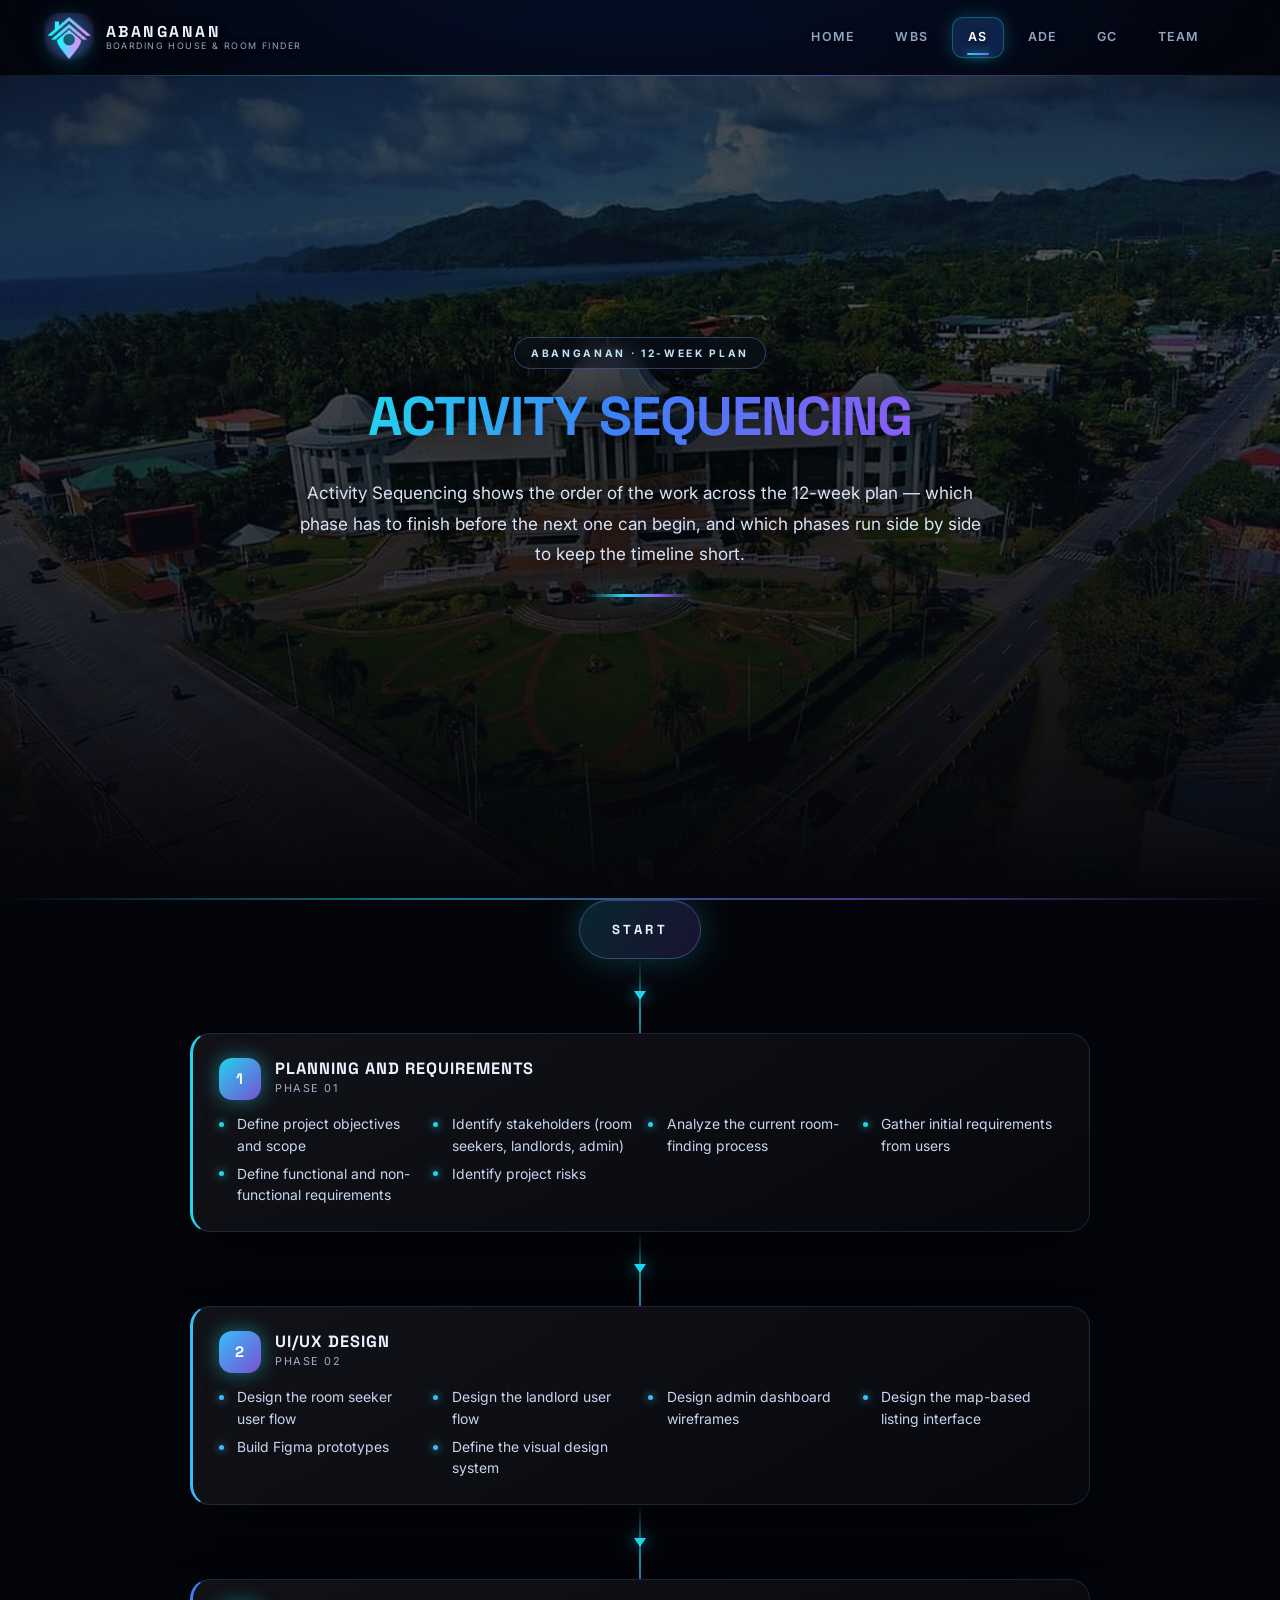
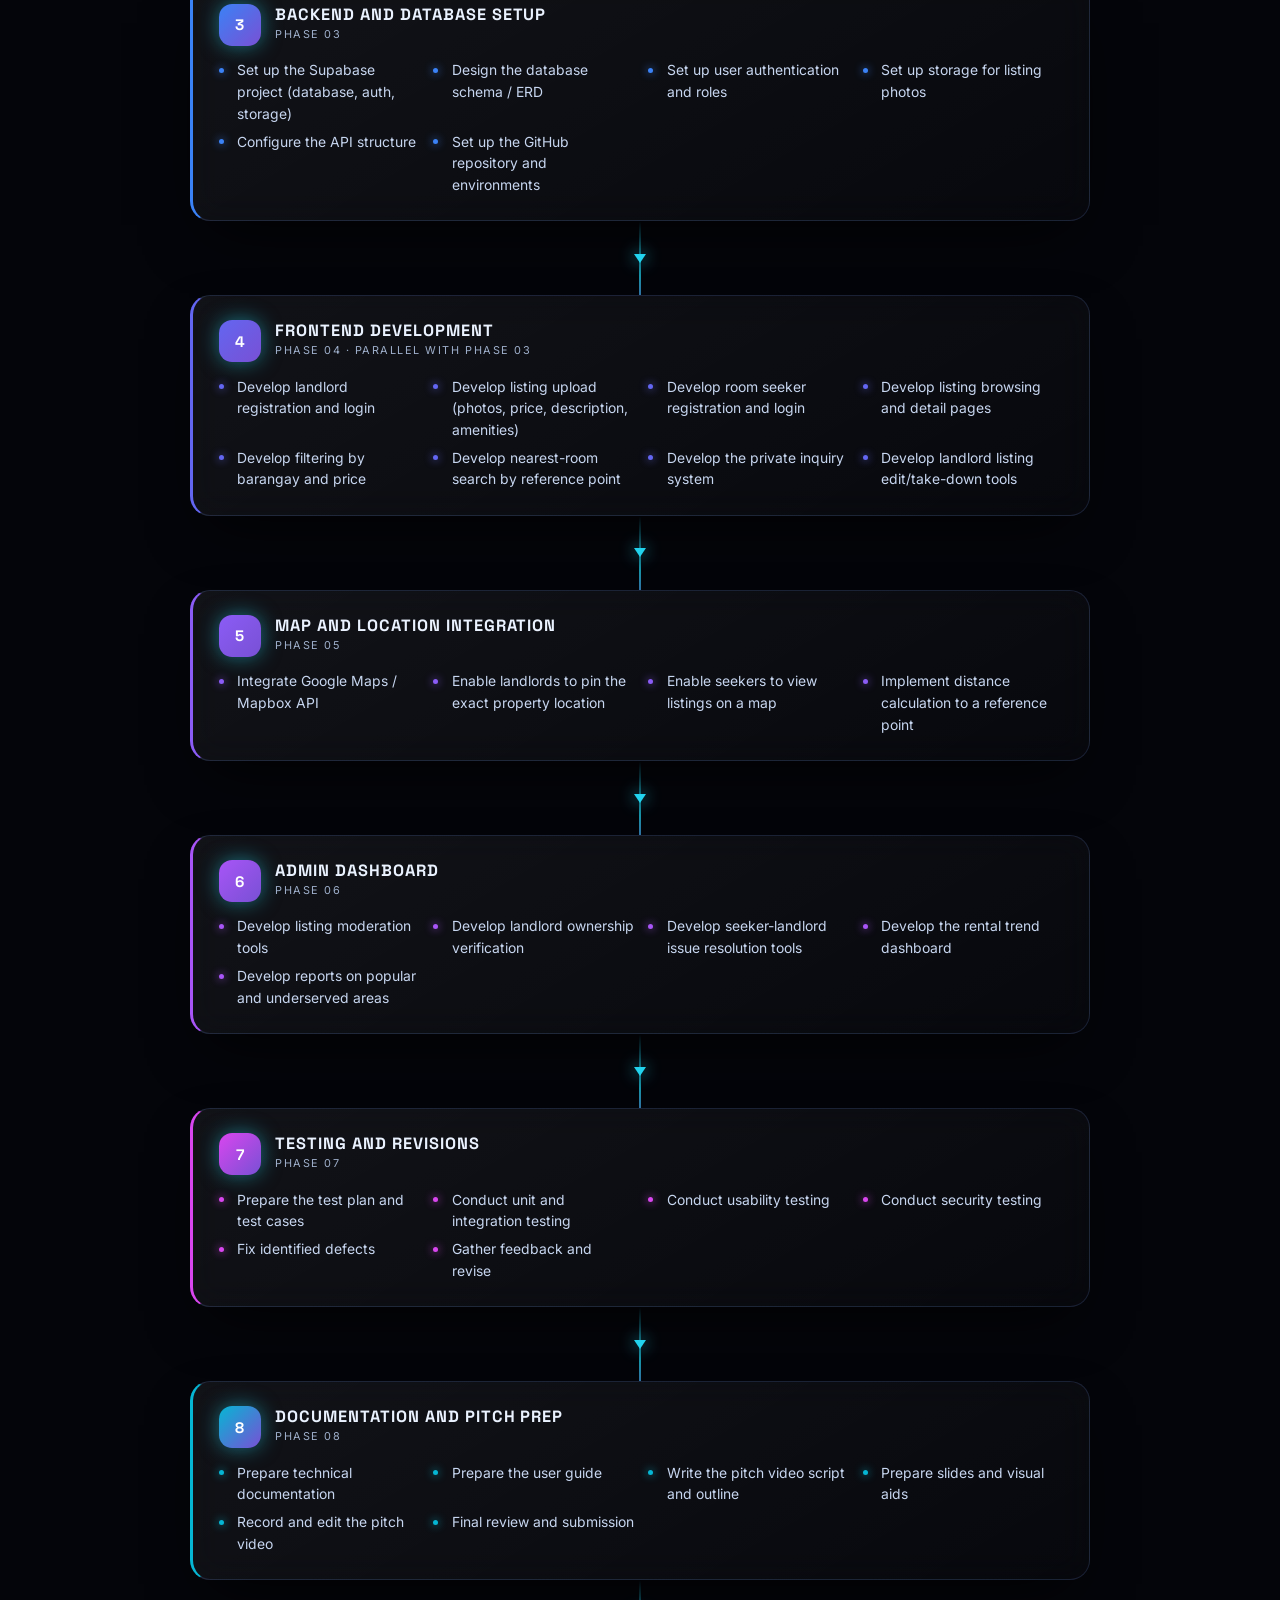
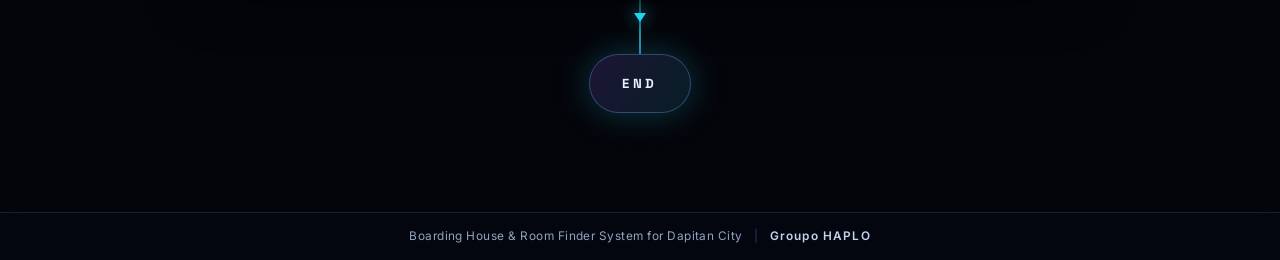
==== commit f9d59ac8: "navbar bug" ====
--- a/activity-sequence.html
+++ b/activity-sequence.html
@@ -11,7 +11,6 @@
 <link rel="preconnect" href="https://fonts.gstatic.com" crossorigin>
 <link href="https://fonts.googleapis.com/css2?family=Space+Grotesk:wght@400;500;600;700&family=Inter:wght@300;400;500;600;700&display=swap" rel="stylesheet">
 <link rel="stylesheet" href="css/style.css" />
-<link rel="stylesheet" href="css/navbar.css" />
 </head>
 <body>
 
--- a/css/style.css
+++ b/css/style.css
@@ -173,6 +173,9 @@
 /* ---------- CARDS ---------- */
 .card-grid { display: grid; gap: 1.4rem; }
 .card-grid.three { grid-template-columns: repeat(auto-fit, minmax(260px, 1fr)); }
+.card-grid.six { grid-template-columns: repeat(3, 1fr); }
+@media (max-width: 900px) { .card-grid.six { grid-template-columns: repeat(2, 1fr); } }
+@media (max-width: 560px) { .card-grid.six { grid-template-columns: 1fr; } }
 
 .glass-card {
   position: relative; padding: 1.9rem 1.6rem; border-radius: var(--radius);
@@ -956,7 +959,7 @@
    ========================================================= */
 @media (max-width: 900px) {
   :root { --nav-h: 68px; }
-  /* navbar's own mobile-menu rules live in navbar.css */
+  /* navbar mobile-menu rules are merged in below, at the end of this file */
 
   .ph-img { object-position: center 46%; }
   .hero-stats { gap: 1.8rem; }
@@ -1459,4 +1462,168 @@
 
 
 /* the Dapitan photo is bright daylight — tone it down so the hero copy stays readable */
-.page-hero .ph-img { filter: saturate(.92) brightness(.82); }+.page-hero .ph-img { filter: saturate(.92) brightness(.82); }
+
+/* =========================================================
+   ABANGANAN — NAVBAR STYLESHEET
+   All header / brand / nav-links / hamburger styles live
+   here so the navbar can be edited on its own, separate
+   from the rest of the site (style.css).
+   Load this AFTER style.css on every page.
+   ========================================================= */
+
+/* ---------- NAVIGATION ---------- */
+.nav {
+  position: fixed; top: 0; left: 0; right: 0; z-index: 900;
+  height: var(--nav-h);
+  background: rgba(6,9,20,.22);
+  backdrop-filter: blur(12px) saturate(150%);
+  -webkit-backdrop-filter: blur(12px) saturate(150%);
+  border-bottom: 1px solid rgba(120,160,255,.10);
+  transition: background .45s ease, backdrop-filter .45s ease, border-color .45s ease;
+}
+
+/* becomes more solid once the user scrolls past the hero photo */
+.nav.scrolled {
+  background: rgba(6,9,20,.80);
+  backdrop-filter: blur(22px) saturate(170%);
+  -webkit-backdrop-filter: blur(22px) saturate(170%);
+  border-bottom-color: var(--stroke);
+}
+.nav::after {
+  content: ""; position: absolute; left: 0; right: 0; bottom: -1px; height: 1px;
+  background: linear-gradient(90deg, transparent, rgba(34,211,238,.55), rgba(139,92,246,.55), transparent);
+}
+
+.nav-inner {
+  /* full-bleed: brand hugs the far left edge, nav-links + hamburger hug the far right edge */
+  width: 100%; max-width: none; margin-inline: 0;
+  padding-inline: clamp(1.25rem, 3.4vw, 3rem);
+  height: 100%;
+  display: flex; align-items: center; justify-content: space-between; gap: 1rem;
+}
+
+/* the whole menu is pushed to the far right edge of the bar */
+.nav-links { margin-left: auto; }
+.nav-end { margin-left: .35rem; }
+
+.brand { display: flex; align-items: center; gap: .75rem; flex-shrink: 0; }
+
+.brand-mark {
+  width: 50px; height: 50px; flex: none;
+  display: grid; place-items: center;
+  border-radius: 14px;
+  background: radial-gradient(circle at 50% 42%, rgba(34,211,238,.30), rgba(139,92,246,.20) 58%, transparent 74%);
+}
+.brand-mark img {
+  width: 100%; height: 100%; object-fit: contain; display: block;
+  filter: drop-shadow(0 2px 12px rgba(34,211,238,.6)) brightness(1.06) contrast(1.08);
+  image-rendering: -webkit-optimize-contrast;
+}
+.brand-mark.small { width: 36px; height: 36px; border-radius: 11px; }
+
+.brand-text { display: flex; flex-direction: column; line-height: 1.15; }
+.brand-text strong { font-size: .98rem; letter-spacing: .16em; }
+.brand-text small { font-size: .56rem; letter-spacing: .16em; color: var(--muted); }
+
+.nav-links { display: flex; align-items: center; gap: .6rem; }
+
+.nav-links a {
+  position: relative;
+  padding: .55rem .95rem;
+  font-size: .78rem; font-weight: 600; letter-spacing: .1em;
+  color: var(--muted);
+  border-radius: 10px;
+  transition: color .25s ease, background .25s ease;
+  cursor: pointer;
+}
+.nav-links a { text-shadow: 0 1px 8px rgba(0,0,0,.7); }
+.nav-links a:hover { color: var(--text); background: rgba(255,255,255,.10); }
+.brand-text strong, .brand-text small { text-shadow: 0 1px 10px rgba(0,0,0,.8); }
+
+.nav-links a.active {
+  color: #fff;
+  background: rgba(59,130,246,.22);
+  box-shadow: 0 0 0 1px rgba(34,211,238,.35), 0 0 18px rgba(34,211,238,.28);
+}
+.nav-links a.active::after {
+  content: ""; position: absolute; left: 50%; bottom: 2px; transform: translateX(-50%);
+  width: 22px; height: 2px; border-radius: 99px;
+  background: linear-gradient(90deg, var(--cyan), var(--violet));
+  box-shadow: 0 0 10px var(--cyan);
+}
+
+/* right side of the header: hamburger (mobile only) */
+.nav-end { display: flex; align-items: center; gap: .7rem; flex: none; }
+
+.hamburger {
+  display: none; width: 44px; height: 44px;
+  flex-direction: column; justify-content: center; align-items: center; gap: 5px;
+  border-radius: 12px; border: 1px solid var(--stroke);
+  background: rgba(255,255,255,.04);
+}
+.hamburger span {
+  display: block; width: 20px; height: 2px; border-radius: 99px;
+  background: var(--text); transition: transform .3s ease, opacity .3s ease;
+}
+.hamburger.open span:nth-child(1) { transform: translateY(7px) rotate(45deg); }
+.hamburger.open span:nth-child(2) { opacity: 0; }
+.hamburger.open span:nth-child(3) { transform: translateY(-7px) rotate(-45deg); }
+
+/* =========================================================
+   NAVBAR — RESPONSIVE (autofit across gadgets)
+   Every breakpoint below only touches the navbar itself —
+   the mobile dropdown menu, hamburger and brand sizing.
+   ========================================================= */
+
+/* tablet: mobile dropdown menu kicks in */
+@media (max-width: 900px) {
+  .hamburger { display: flex; }
+
+  .nav-links {
+    position: fixed; top: var(--nav-h); left: 0; right: 0;
+    flex-direction: column; align-items: stretch; gap: .2rem;
+    padding: 1rem 1.2rem 1.6rem;
+    background: rgba(6,9,20,.97);
+    backdrop-filter: blur(22px);
+    border-bottom: 1px solid var(--stroke-2);
+    box-shadow: 0 30px 60px -20px rgba(0,0,0,.95);
+    transform: translateY(-120%);
+    opacity: 0; visibility: hidden;
+    transition: transform .4s cubic-bezier(.2,.8,.3,1), opacity .3s ease, visibility .3s ease;
+    max-height: calc(100vh - var(--nav-h));
+    overflow-y: auto;
+  }
+  .nav-links.open { transform: translateY(0); opacity: 1; visibility: visible; }
+  /* nav-links is fixed/out-of-flow on mobile, so nav-end (hamburger) sits at the far right on its own */
+  .nav-links { margin-left: 0; }
+  .nav-end { margin-left: auto; }
+  .nav-links a { padding: .9rem 1rem; font-size: .85rem; border-radius: 12px; }
+  .nav-links a.active::after { display: none; }
+
+  .brand-mark { width: 40px; height: 40px; }
+  .nav-end { gap: .55rem; }
+}
+
+/* small tablet / large phone */
+@media (max-width: 720px) {
+  .nav-inner { gap: .7rem; }
+  .brand { gap: .55rem; }
+  .brand-mark { width: 38px; height: 38px; }
+  .brand-text small { display: none; }
+  .brand-text strong { font-size: .86rem; }
+}
+
+/* phone */
+@media (max-width: 480px) {
+  .brand-text strong { font-size: .8rem; letter-spacing: .12em; }
+  .brand-mark { width: 34px; height: 34px; border-radius: 11px; }
+  .hamburger { width: 40px; height: 40px; }
+  .nav-end { gap: .45rem; }
+}
+
+/* very small phones — drop the wordmark so the two logos still fit */
+@media (max-width: 370px) {
+  .brand-text { display: none; }
+  .nav-inner { gap: .5rem; }
+}
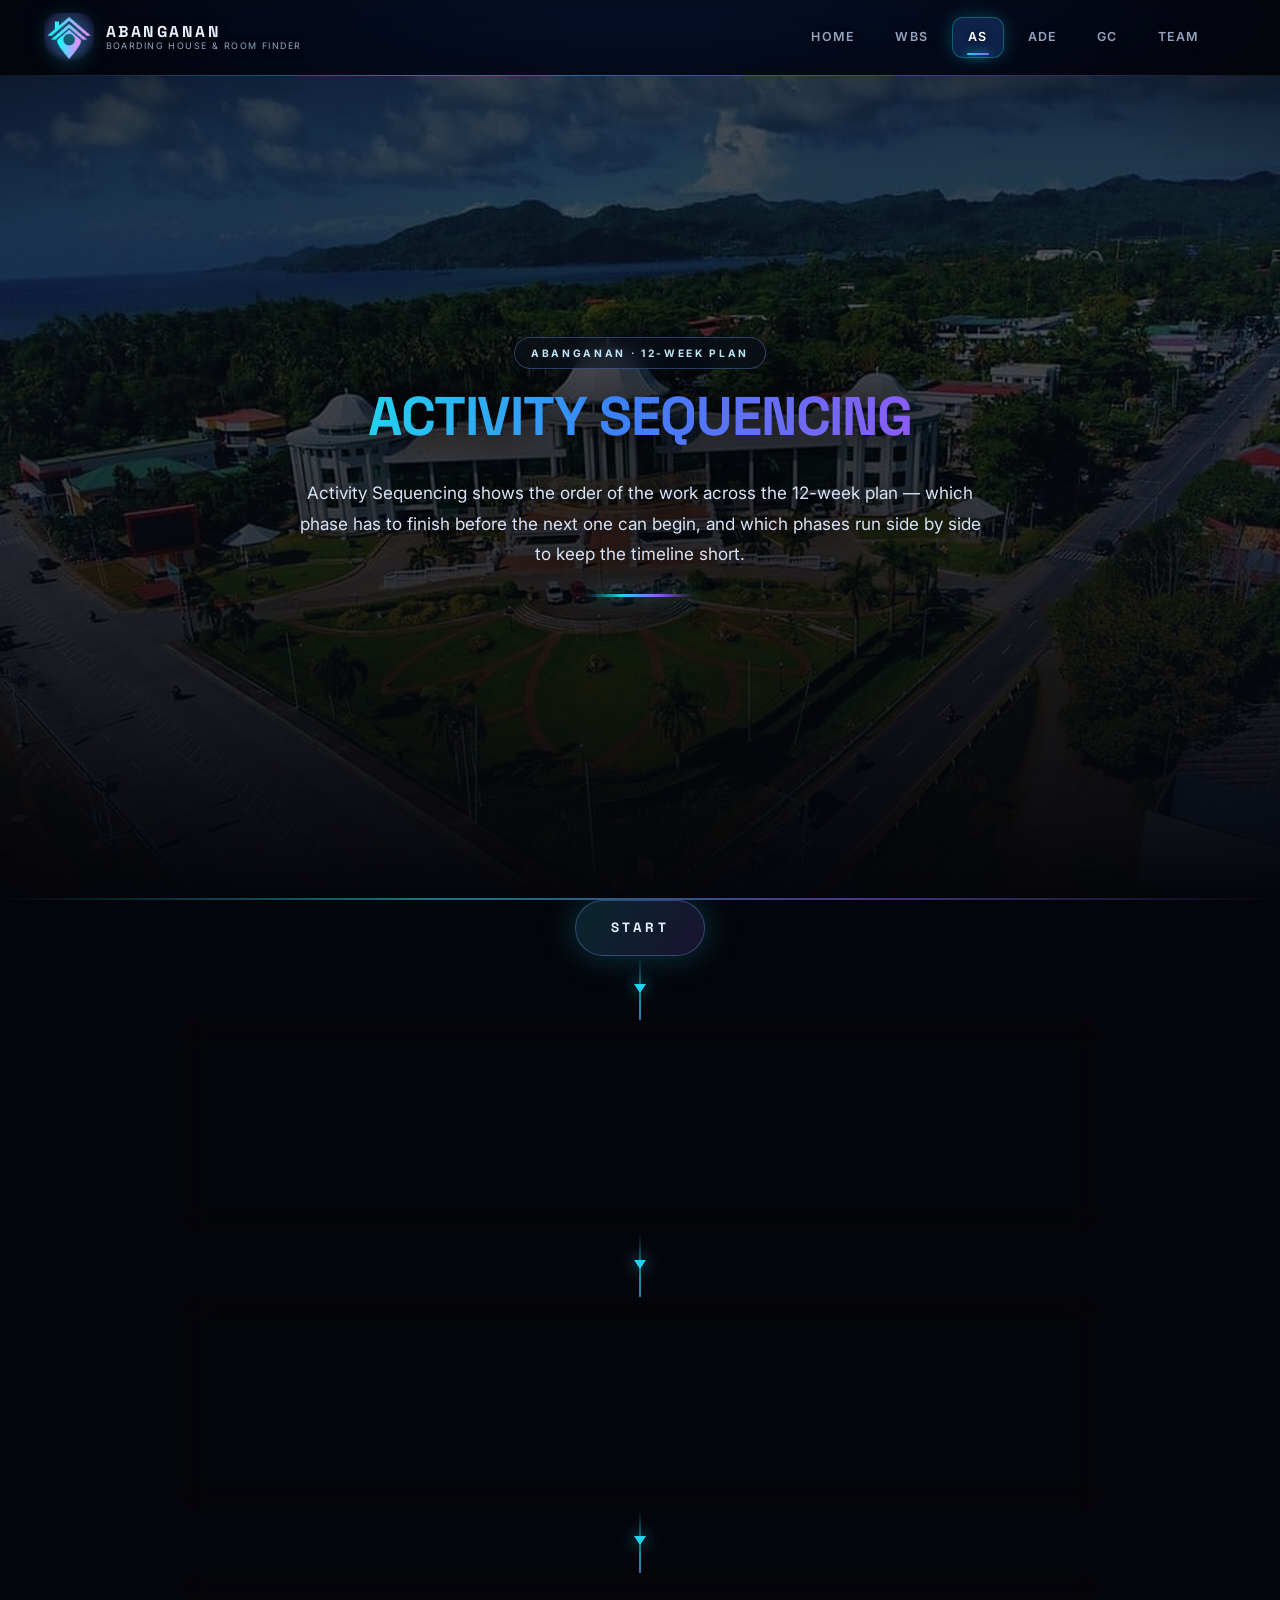
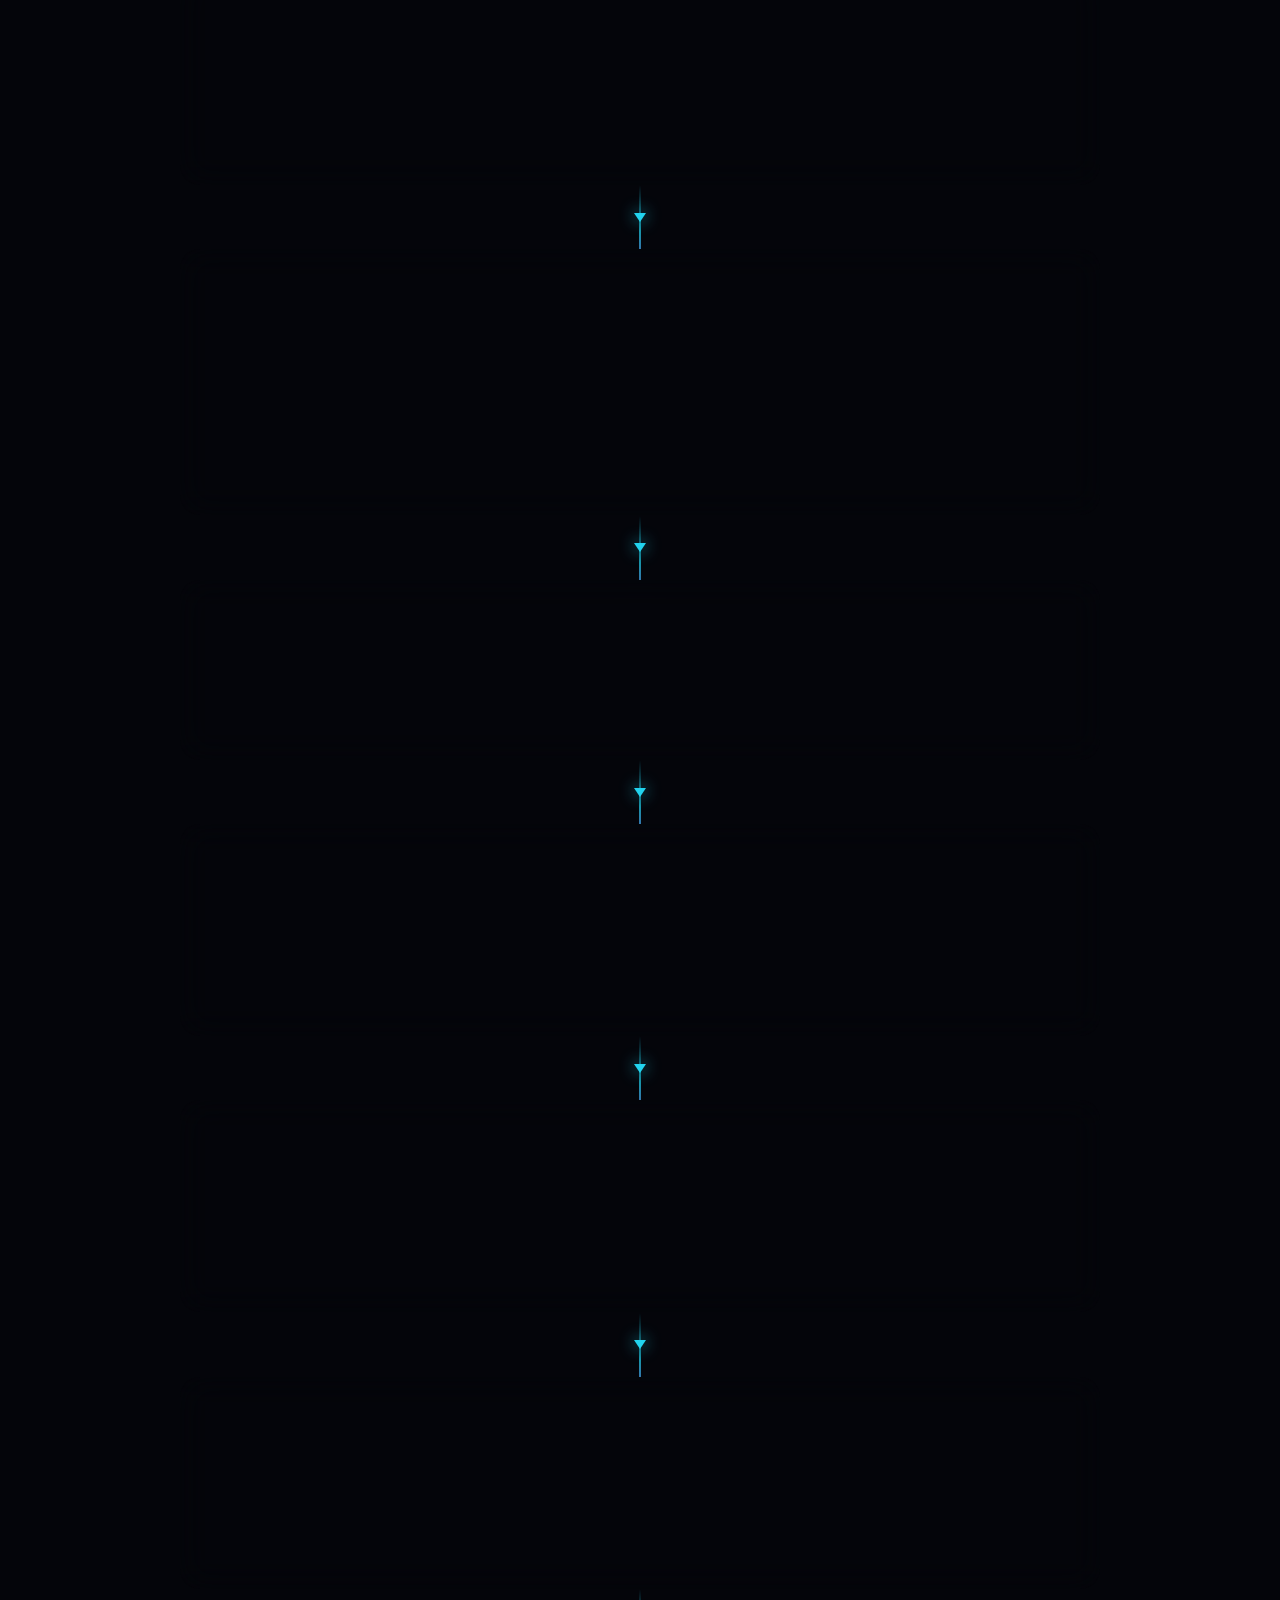
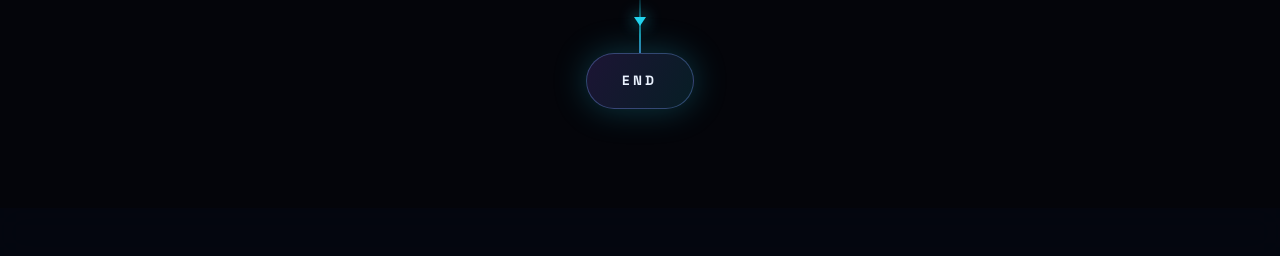
==== commit 5329b6e2: "fix responsive layout and activity, ADE" ====
--- a/activity-sequence.html
+++ b/activity-sequence.html
@@ -129,7 +129,6 @@
       <div class="flow-terminal end" data-reveal>END</div>
     </div>
   </section>
-</section>
 
 <!-- =========================================================
      VIEW: ADE
--- a/css/style.css
+++ b/css/style.css
@@ -578,51 +578,119 @@
 /* =========================================================
    ACTIVITY SEQUENCE PAGE
    ========================================================= */
-.flow { max-width: 900px; margin-inline: auto; display: flex; flex-direction: column; align-items: stretch; }
+.flow {
+  max-width: 920px;
+  width: 100%;
+  margin-inline: auto;
+  display: flex;
+  flex-direction: column;
+  align-items: stretch;
+}
 
 .flow-node {
   position: relative;
-  padding: 1.5rem 1.6rem; border-radius: var(--radius);
+  padding: 1.5rem 1.75rem;
+  border-radius: var(--radius);
   background: linear-gradient(150deg, rgba(255,255,255,.06), rgba(255,255,255,.015));
   border: 1px solid var(--stroke);
   border-left: 3px solid var(--accent, var(--cyan));
   backdrop-filter: blur(16px);
   box-shadow: var(--shadow);
-  transition: transform .35s ease, box-shadow .35s ease, border-color .35s ease;
+  transition: transform .35s cubic-bezier(.2,.7,.3,1), box-shadow .35s ease, border-color .35s ease;
 }
 .flow-node:hover {
-  transform: translateX(8px);
-  box-shadow: 0 26px 60px -24px rgba(0,0,0,.95), 0 0 34px rgba(34,211,238,.3);
-}
-
-.flow-node-head { display: flex; align-items: center; gap: .9rem; margin-bottom: .9rem; }
+  transform: translateY(-3px);
+  border-color: color-mix(in srgb, var(--accent, var(--cyan)) 45%, rgba(255,255,255,.15));
+  box-shadow: 0 24px 50px -20px rgba(0,0,0,.9), 0 0 30px color-mix(in srgb, var(--accent, var(--cyan)) 30%, transparent);
+}
+
+.flow-node-head {
+  display: flex;
+  align-items: center;
+  gap: 1rem;
+  margin-bottom: 1.1rem;
+  padding-bottom: .85rem;
+  border-bottom: 1px solid rgba(255,255,255,.07);
+}
 .flow-num {
-  width: 42px; height: 42px; border-radius: 13px; flex-shrink: 0;
-  display: grid; place-items: center;
-  font-family: 'Space Grotesk', sans-serif; font-weight: 700; font-size: .95rem; color: #fff;
+  width: 44px;
+  height: 44px;
+  border-radius: 13px;
+  flex-shrink: 0;
+  display: grid;
+  place-items: center;
+  font-family: 'Space Grotesk', sans-serif;
+  font-weight: 700;
+  font-size: .98rem;
+  color: #fff;
   background: linear-gradient(135deg, var(--accent, var(--cyan)), rgba(139,92,246,.85));
-  box-shadow: 0 0 20px rgba(34,211,238,.5);
-}
-.flow-node-head h3 { font-size: 1.02rem; font-weight: 700; letter-spacing: .06em; }
-.flow-node-head small { display: block; font-size: .68rem; color: #9fb0cc; letter-spacing: .14em; margin-top: .1rem; }
-
-.flow-activities { display: grid; grid-template-columns: repeat(auto-fit, minmax(190px, 1fr)); gap: .4rem .9rem; }
+  box-shadow: 0 0 20px color-mix(in srgb, var(--accent, var(--cyan)) 55%, transparent);
+}
+.flow-node-head h3 {
+  font-size: 1.05rem;
+  font-weight: 700;
+  letter-spacing: .06em;
+  color: #ffffff;
+  line-height: 1.3;
+}
+.flow-node-head small {
+  display: block;
+  font-size: .68rem;
+  color: #9fb0cc;
+  letter-spacing: .14em;
+  margin-top: .15rem;
+}
+
+.flow-activities {
+  display: grid;
+  grid-template-columns: repeat(2, minmax(0, 1fr));
+  gap: .65rem 2rem;
+  margin: 0;
+  padding: 0;
+  list-style: none;
+}
 .flow-activities li {
-  position: relative; padding-left: 1.15rem;
-  font-size: .87rem; line-height: 1.55; color: #c7d6f0;
+  position: relative;
+  padding-left: 1.25rem;
+  font-size: .88rem;
+  line-height: 1.55;
+  color: #c7d6f0;
+  word-break: break-word;
+  transition: color .2s ease;
+}
+.flow-activities li:hover {
+  color: #ffffff;
 }
 .flow-activities li::before {
-  content: ""; position: absolute; left: 0; top: .55em;
-  width: 5px; height: 5px; border-radius: 50%;
+  content: "";
+  position: absolute;
+  left: 0;
+  top: .55em;
+  width: 6px;
+  height: 6px;
+  border-radius: 50%;
   background: var(--accent, var(--cyan));
   box-shadow: 0 0 8px var(--accent, var(--cyan));
+  transition: transform .2s ease, box-shadow .2s ease;
+}
+.flow-activities li:hover::before {
+  transform: scale(1.25);
+  box-shadow: 0 0 12px var(--accent, var(--cyan));
 }
 
 .flow-arrow {
-  display: grid; place-items: center; height: 74px; position: relative;
+  display: grid;
+  place-items: center;
+  height: 64px;
+  position: relative;
 }
 .flow-arrow::before {
-  content: ""; position: absolute; top: 0; bottom: 0; left: 50%; transform: translateX(-50%);
+  content: "";
+  position: absolute;
+  top: 0;
+  bottom: 0;
+  left: 50%;
+  transform: translateX(-50%);
   width: 2px;
   background: linear-gradient(180deg, transparent, rgba(34,211,238,.7), rgba(139,92,246,.7), transparent);
   background-size: 100% 220%;
@@ -630,9 +698,12 @@
 }
 @keyframes flowDown { 0% { background-position: 0 -120%; } 100% { background-position: 0 120%; } }
 .flow-arrow i {
-  position: relative; z-index: 2;
-  width: 0; height: 0;
-  border-left: 6px solid transparent; border-right: 6px solid transparent;
+  position: relative;
+  z-index: 2;
+  width: 0;
+  height: 0;
+  border-left: 6px solid transparent;
+  border-right: 6px solid transparent;
   border-top: 9px solid var(--cyan);
   filter: drop-shadow(0 0 8px var(--cyan));
   animation: arrowPulse 1.6s ease-in-out infinite;
@@ -640,55 +711,95 @@
 @keyframes arrowPulse { 0%,100% { opacity: .45; transform: translateY(-2px);} 50% { opacity: 1; transform: translateY(2px);} }
 
 .flow-terminal {
-  text-align: center; padding: 1.1rem 2rem; border-radius: 99px;
-  font-family: 'Space Grotesk', sans-serif; font-weight: 700; letter-spacing: .26em; font-size: .82rem;
+  text-align: center;
+  padding: 1rem 2.2rem;
+  border-radius: 99px;
+  font-family: 'Space Grotesk', sans-serif;
+  font-weight: 700;
+  letter-spacing: .26em;
+  font-size: .84rem;
   background: linear-gradient(120deg, rgba(34,211,238,.16), rgba(139,92,246,.16));
   border: 1px solid var(--stroke-2);
   box-shadow: 0 0 34px rgba(34,211,238,.25);
-  width: fit-content; margin-inline: auto;
-}
-.flow-terminal.end { background: linear-gradient(120deg, rgba(139,92,246,.18), rgba(34,211,238,.12)); }
+  width: fit-content;
+  margin-inline: auto;
+  user-select: none;
+}
+.flow-terminal.end {
+  background: linear-gradient(120deg, rgba(139,92,246,.18), rgba(34,211,238,.12));
+}
 
 /* =========================================================
    DURATION ESTIMATION PAGE
    ========================================================= */
 .ade-table-wrap {
-  border-radius: var(--radius); overflow: hidden;
+  border-radius: var(--radius);
+  overflow-x: auto;
+  overflow-y: hidden;
   border: 1px solid var(--stroke);
   background: linear-gradient(160deg, rgba(255,255,255,.05), rgba(255,255,255,.015));
   backdrop-filter: blur(16px);
   box-shadow: var(--shadow);
+  -webkit-overflow-scrolling: touch;
 }
 
 .ade-table { width: 100%; border-collapse: collapse; font-size: .9rem; }
 .ade-table thead th {
   text-align: left; padding: 1.2rem 1.2rem;
-  font-size: .7rem; font-weight: 700; letter-spacing: .18em; text-transform: uppercase;
+  font-size: .72rem; font-weight: 700; letter-spacing: .18em; text-transform: uppercase;
   color: var(--cyan);
   background: linear-gradient(120deg, rgba(34,211,238,.16), rgba(139,92,246,.13));
   border-bottom: 1px solid var(--stroke-2);
   white-space: nowrap;
 }
+.ade-table thead th:first-child { width: 70px; text-align: center; }
+.ade-table thead th:nth-child(2) { min-width: 200px; }
+.ade-table thead th:nth-child(3) { min-width: 320px; }
+.ade-table thead th:nth-child(4) { width: 150px; }
+.ade-table thead th:nth-child(5) { width: 120px; text-align: center; }
+
 .ade-table tbody td {
-  padding: 1.15rem 1.2rem; vertical-align: top;
+  padding: 1.2rem 1.2rem; vertical-align: top;
   border-bottom: 1px solid rgba(120,160,255,.09);
   color: #cddaf2;
   font-size: .88rem; line-height: 1.6;
   position: relative;
 }
-.ade-table tbody td:first-child { box-shadow: inset 4px 0 0 var(--accent, var(--cyan)); }
-.ade-table tbody tr { transition: background .3s ease; }
+.ade-table tbody td:first-child {
+  box-shadow: inset 4px 0 0 var(--accent, var(--cyan));
+  text-align: center;
+}
+.ade-table tbody td:last-child { text-align: center; }
+.ade-table tbody tr { transition: background .25s ease; }
 .ade-table tbody tr:nth-child(even) { background: rgba(255,255,255,.018); }
-.ade-table tbody tr:hover { background: rgba(34,211,238,.08); }
+.ade-table tbody tr:hover { background: rgba(34,211,238,.07); }
 .ade-table tbody tr:last-child td { border-bottom: none; }
 
 .ade-id {
-  display: inline-block; padding: .26rem .7rem; border-radius: 8px;
-  font-family: 'Space Grotesk', sans-serif; font-weight: 700; font-size: .78rem;
+  display: inline-block; padding: .3rem .75rem; border-radius: 8px;
+  font-family: 'Space Grotesk', sans-serif; font-weight: 700; font-size: .8rem;
   color: #fff; background: linear-gradient(135deg, var(--accent, var(--cyan)), var(--violet));
-  box-shadow: 0 0 14px rgba(34,211,238,.45);
-}
-.ade-act { font-weight: 700; color: #fff; font-size: .94rem; letter-spacing: .01em; }
+  box-shadow: 0 0 14px color-mix(in srgb, var(--accent, var(--cyan)) 50%, transparent);
+}
+.ade-act { font-weight: 700; color: #fff; font-size: .96rem; letter-spacing: .01em; display: inline-block; }
+
+.ade-tasks {
+  list-style: none; margin: 0; padding: 0;
+  display: flex; flex-direction: column; gap: .38rem;
+}
+.ade-tasks li {
+  position: relative; padding-left: 1.05rem;
+  font-size: .85rem; line-height: 1.5; color: #c7d6f0;
+  transition: color .2s ease;
+}
+.ade-tasks li:hover { color: #ffffff; }
+.ade-tasks li::before {
+  content: ""; position: absolute; left: 0; top: .52em;
+  width: 5px; height: 5px; border-radius: 50%;
+  background: var(--accent, var(--cyan));
+  box-shadow: 0 0 7px var(--accent, var(--cyan));
+}
+
 .ade-dur {
   display: inline-block; padding: .32rem .85rem; border-radius: 99px;
   font-size: .8rem; font-weight: 700; letter-spacing: .04em;
@@ -701,6 +812,7 @@
   display: inline-block; padding: .28rem .72rem; border-radius: 8px;
   font-size: .78rem; font-weight: 600; font-family: 'Space Grotesk', sans-serif;
   color: #b6c7e6; background: rgba(255,255,255,.06); border: 1px solid var(--stroke);
+  white-space: nowrap;
 }
 
 .ade-summary {
@@ -983,33 +1095,101 @@
   .ph-scroll { display: none; }
 
 
+  /* Activity Duration Estimation — Mobile Cards (text aligned cleanly together) */
   .ade-table thead { display: none; }
   .ade-table, .ade-table tbody, .ade-table tr, .ade-table td { display: block; width: 100%; }
   .ade-table tr {
-    margin-bottom: 1rem; border-radius: 18px; overflow: hidden;
+    margin-bottom: 1.25rem;
+    border-radius: 18px;
+    overflow: hidden;
     background: linear-gradient(160deg, rgba(255,255,255,.06), rgba(255,255,255,.02));
     border: 1px solid var(--stroke);
+    border-left: 3px solid var(--accent, var(--cyan));
     box-shadow: var(--shadow);
   }
+  .ade-table tbody tr:hover {
+    background: linear-gradient(160deg, rgba(255,255,255,.07), rgba(255,255,255,.03));
+  }
   .ade-table tbody td {
-    display: flex; justify-content: space-between; align-items: flex-start; gap: 1rem;
-    padding: .85rem 1.1rem;
+    display: flex;
+    flex-direction: column;
+    align-items: flex-start;
+    gap: .35rem;
+    padding: .85rem 1.15rem;
     border-bottom: 1px solid rgba(120,160,255,.08);
-    text-align: right;
-  }
-  .ade-table tbody td:last-child { border-bottom: none; }
+    text-align: left;
+    box-shadow: none !important;
+  }
+  .ade-table tbody td:last-child {
+    border-bottom: none;
+  }
   .ade-table tbody td::before {
     content: attr(data-label);
-    flex: 0 0 auto; text-align: left;
-    font-size: .62rem; letter-spacing: .16em; text-transform: uppercase;
-    color: var(--cyan); padding-top: .25rem;
-  }
-  .ade-table tbody tr:hover { background: linear-gradient(160deg, rgba(255,255,255,.06), rgba(255,255,255,.02)); }
+    font-size: .62rem;
+    font-weight: 700;
+    letter-spacing: .16em;
+    text-transform: uppercase;
+    color: var(--cyan);
+    text-align: left;
+  }
+
+  /* ID: clean card top bar */
+  .ade-table tbody td[data-label="ID"] {
+    flex-direction: row;
+    justify-content: space-between;
+    align-items: center;
+    background: rgba(255,255,255,.025);
+    border-bottom: 1px solid rgba(120,160,255,.12);
+    padding: .75rem 1.15rem;
+  }
+
+  /* Major Activity: left-aligned title */
+  .ade-table tbody td[data-label="Major Activity"] {
+    padding-top: .9rem;
+    padding-bottom: .85rem;
+    gap: .3rem;
+  }
+  .ade-table tbody td[data-label="Major Activity"] .ade-act {
+    font-size: 1.05rem;
+    color: #ffffff;
+    line-height: 1.35;
+  }
+
+  /* Key Activities: left-aligned full width detailed list */
+  .ade-table tbody td[data-label="Key Activities"] {
+    gap: .6rem;
+    padding-top: .9rem;
+    padding-bottom: 1rem;
+    background: rgba(0,0,0,.15);
+  }
+  .ade-table tbody td[data-label="Key Activities"] .ade-tasks {
+    width: 100%;
+    gap: .45rem;
+  }
+  .ade-table tbody td[data-label="Key Activities"] .ade-tasks li {
+    font-size: .83rem;
+    line-height: 1.5;
+    padding-left: 1.1rem;
+    text-align: left;
+  }
+
+  /* Duration & Predecessor: key-value horizontal rows */
+  .ade-table tbody td[data-label="Duration"],
+  .ade-table tbody td[data-label="Predecessor"] {
+    flex-direction: row;
+    justify-content: space-between;
+    align-items: center;
+    padding: .75rem 1.15rem;
+  }
 
   .gantt-head .g-label, .g-task { position: sticky; left: 0; }
   .gantt-inner { min-width: 760px; }
   .gantt-head, .gantt-row { grid-template-columns: 190px 1fr; }
 
+  /* Activity Sequence — tablet / small screen */
+  .flow-activities { grid-template-columns: 1fr; gap: .55rem; }
+  .flow-arrow { height: 48px; }
+  .flow-node:hover { transform: none; }
 }
 
 @media (max-height: 620px) and (orientation: landscape) {
@@ -1031,7 +1211,23 @@
   .stat span { font-size: .6rem; letter-spacing: .1em; }
   .glass-card, .glass-panel { padding: 1.4rem 1.2rem; }
   .wbs-root { padding: 1.2rem 1.1rem; }
-  .flow-node { padding: 1.2rem 1.1rem; }
+  .flow-node { padding: 1.15rem 1rem; }
+  .flow-node-head { gap: .75rem; margin-bottom: .8rem; padding-bottom: .7rem; }
+  .flow-num { width: 38px; height: 38px; border-radius: 11px; font-size: .88rem; }
+  .flow-node-head h3 { font-size: .94rem; letter-spacing: .04em; }
+  .flow-node-head small { font-size: .62rem; }
+  .flow-activities li { font-size: .82rem; line-height: 1.5; padding-left: 1.15rem; }
+  .flow-arrow { height: 40px; }
+  .flow-terminal { padding: .75rem 1.6rem; font-size: .76rem; letter-spacing: .2em; }
+
+  .ade-table tbody td { padding: .75rem 1rem; }
+  .ade-table tbody td[data-label="ID"] { padding: .65rem 1rem; }
+  .ade-table tbody td[data-label="Key Activities"] { padding: .8rem 1rem; }
+  .ade-table tbody td[data-label="Duration"],
+  .ade-table tbody td[data-label="Predecessor"] { padding: .68rem 1rem; }
+  .ade-table tbody td[data-label="Major Activity"] .ade-act { font-size: .98rem; }
+  .ade-table tbody td[data-label="Key Activities"] .ade-tasks li { font-size: .81rem; }
+
   .gantt-head, .gantt-row { grid-template-columns: 165px 1fr; }
   .g-task .t-name { font-size: .74rem; }
 }
@@ -1186,7 +1382,7 @@
 
 /* ---- click-to-zoom modal ---- */
 .tech-modal {
-  position: fixed; inset: 0; z-index: 500;
+  position: fixed; top: var(--nav-h); left: 0; right: 0; bottom: 0; z-index: 500;
   display: flex; align-items: center; justify-content: center;
   padding: 1.2rem;
   background: rgba(4,6,14,.72);
@@ -1201,6 +1397,9 @@
   --c: #38bdf8;
   position: relative;
   width: min(92vw, 380px);
+  max-height: calc(100vh - var(--nav-h) - 2.4rem);
+  max-height: calc(100svh - var(--nav-h) - 2.4rem);
+  overflow-y: auto;
   text-align: center;
   padding: 2.2rem 1.8rem 1.9rem;
   border-radius: 22px;
@@ -1433,9 +1632,45 @@
 .member-modal-card .team-fb { margin-top: 1.3rem; }
 .member-modal-card .team-socials { margin-top: 1.3rem; justify-content: center; }
 
+/* ---- member modal details (School / Department / Course / Hilig / Motto) ---- */
+.mm-details {
+  margin: 1.4rem 0 0;
+  padding-top: 1.2rem;
+  border-top: 1px solid var(--stroke-2);
+  text-align: left;
+  display: flex;
+  flex-direction: column;
+  gap: .65rem;
+}
+.mm-row {
+  display: flex;
+  align-items: baseline;
+  gap: .9rem;
+}
+.mm-row dt {
+  flex: 0 0 auto;
+  width: 96px;
+  font-family: 'Space Grotesk', sans-serif;
+  font-size: .62rem;
+  font-weight: 600;
+  letter-spacing: .1em;
+  text-transform: uppercase;
+  color: var(--cyan);
+}
+.mm-row dd {
+  margin: 0;
+  flex: 1 1 auto;
+  font-size: .86rem;
+  line-height: 1.55;
+  color: var(--text);
+}
+.mm-row:last-child dd { font-style: italic; color: #c3d4ee; }
+
 @media (max-width: 480px) {
   .member-modal-card { padding: 2.1rem 1.3rem 1.7rem; }
   .mm-avatar { width: 80px; height: 80px; font-size: 1.45rem; border-radius: 22px; }
+  .mm-row { flex-direction: column; gap: .2rem; }
+  .mm-row dt { width: auto; }
 }
 
 
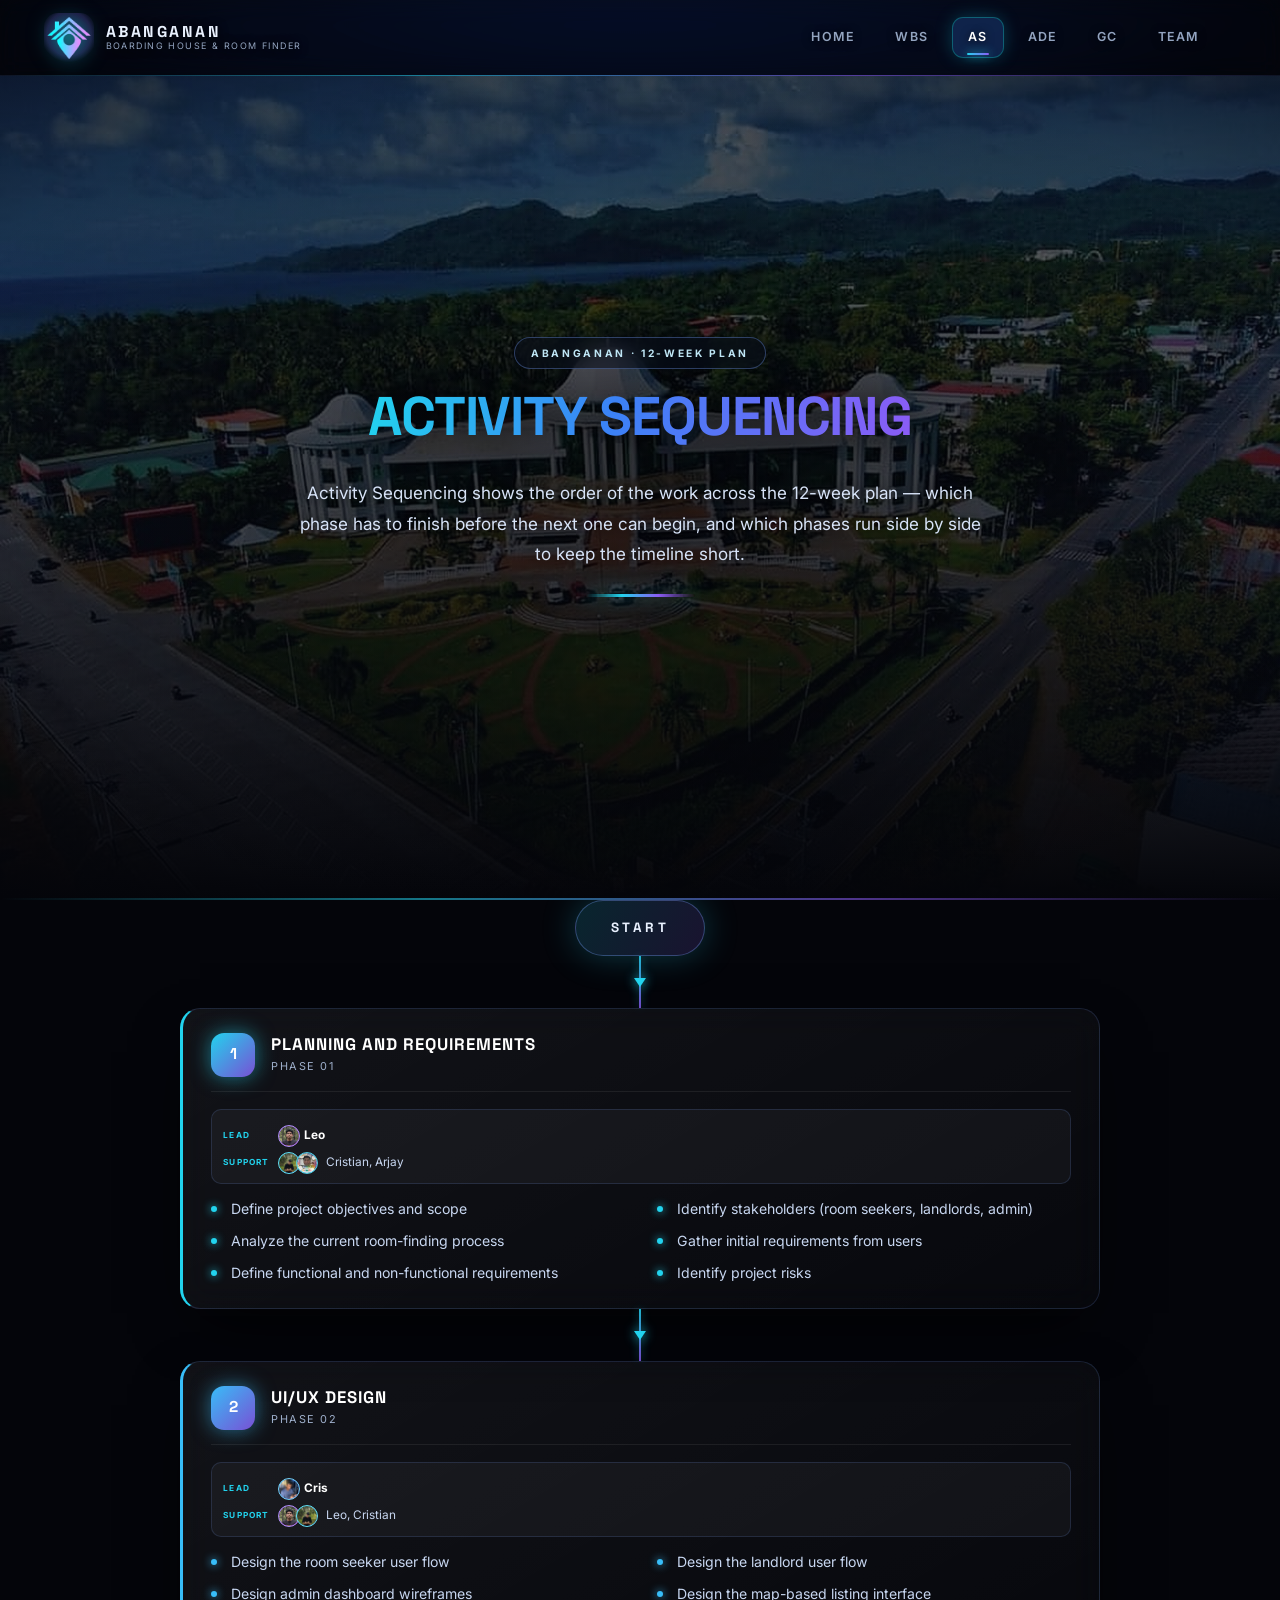
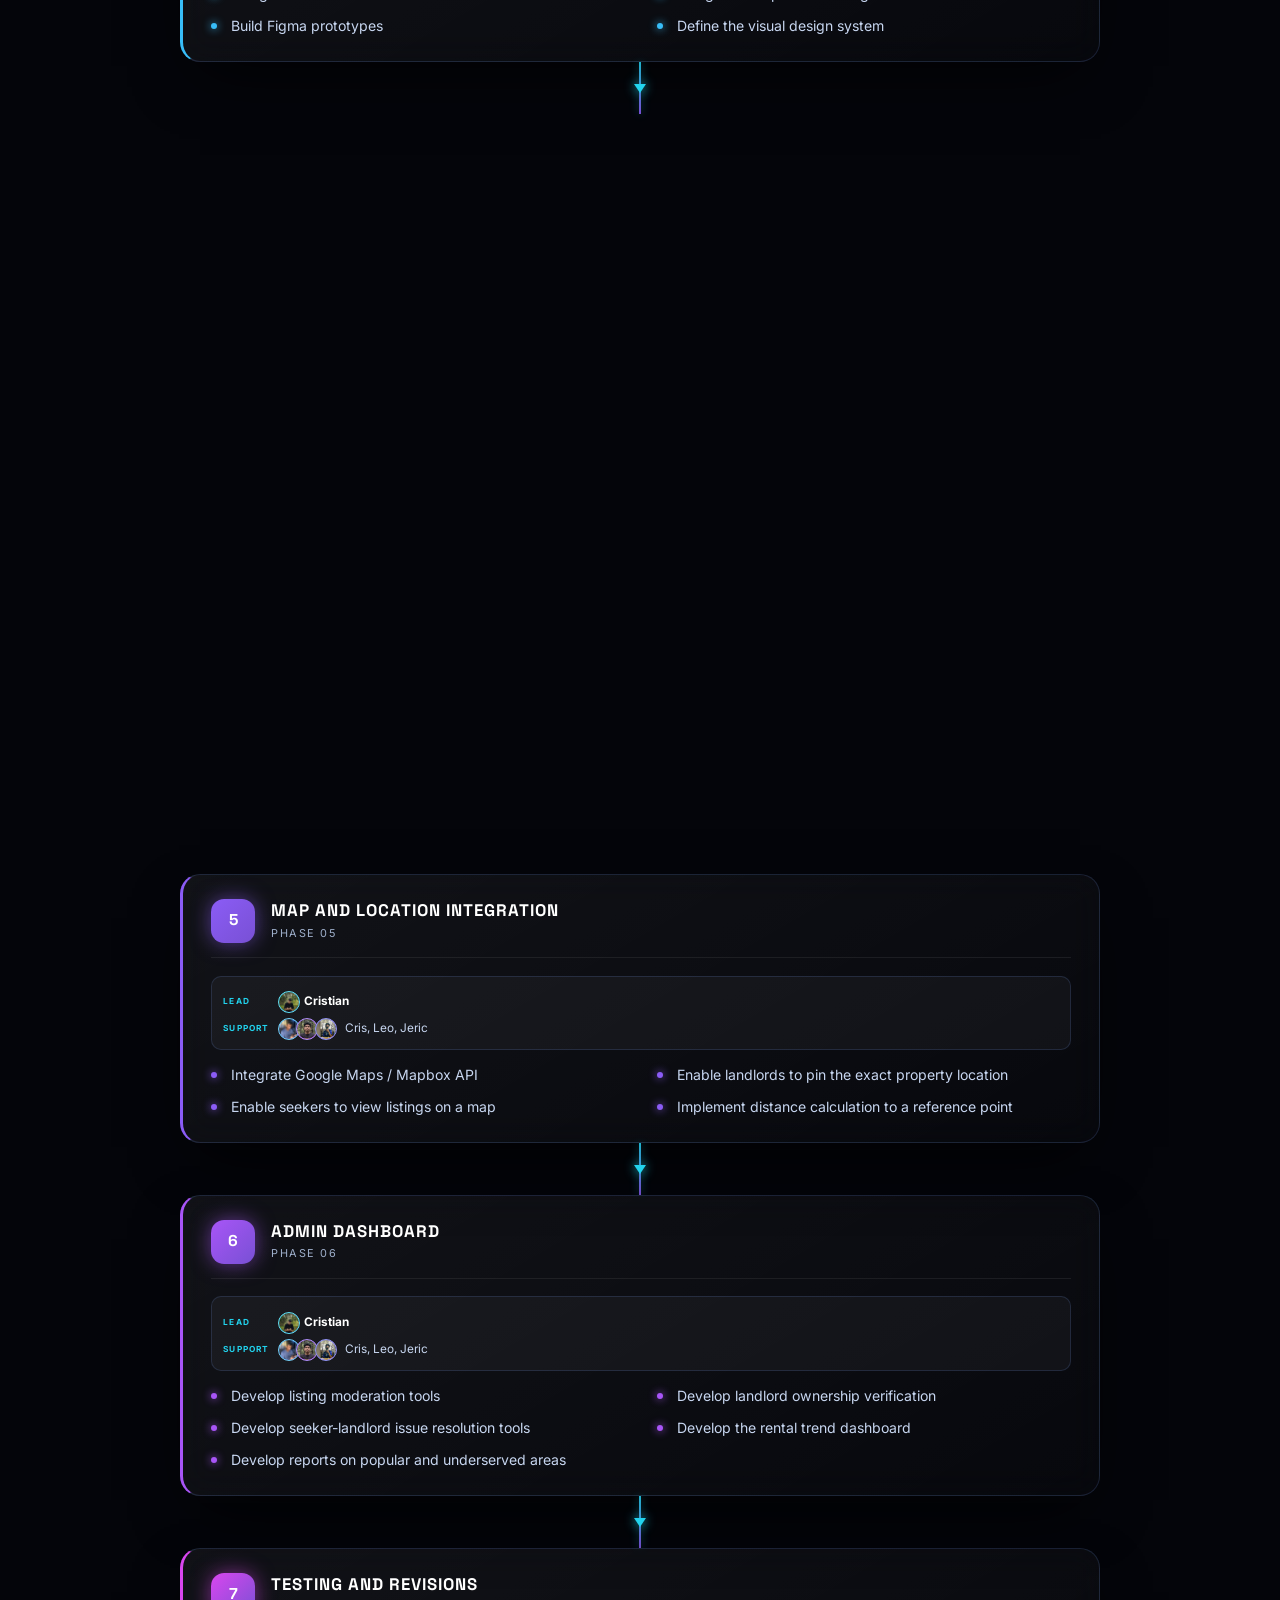
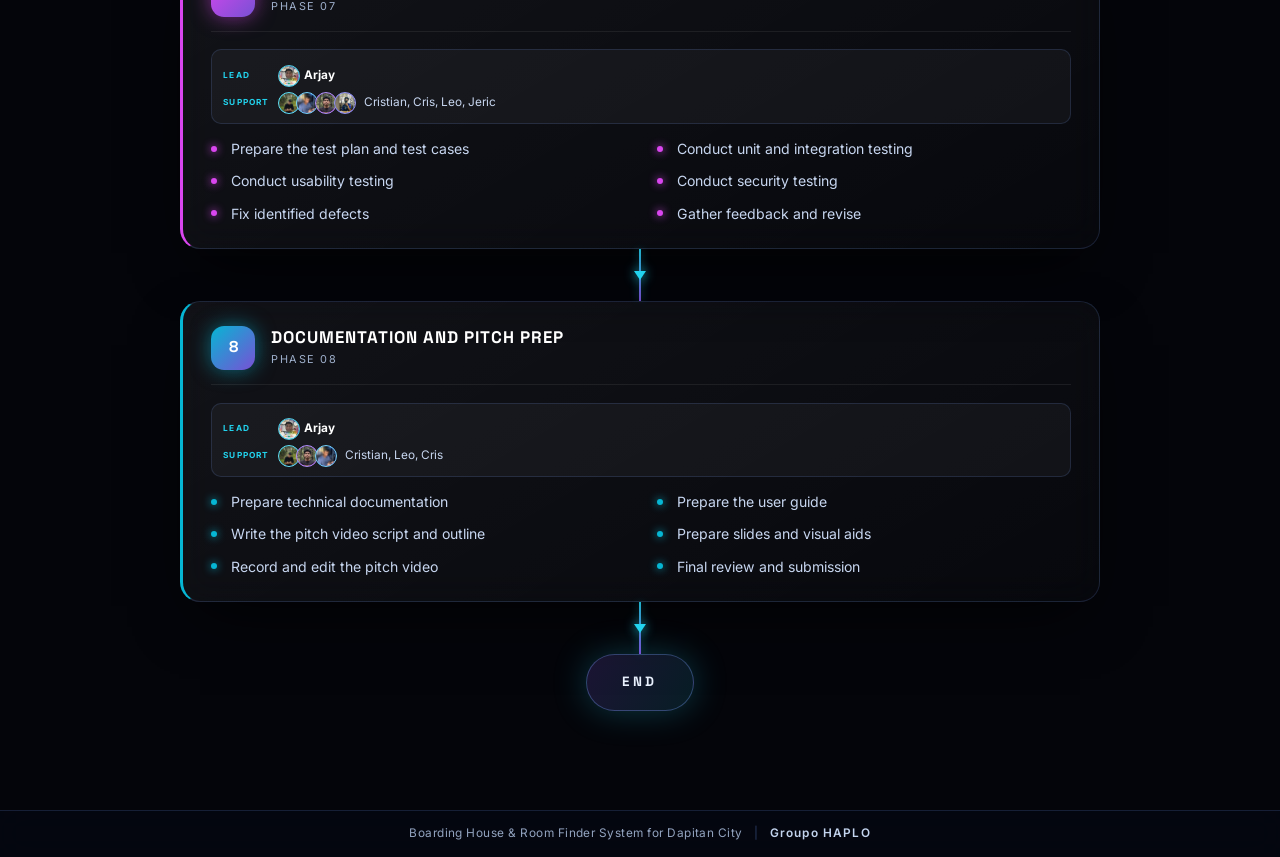
==== commit f0d05758: "applying laboratory exercise activity 3 wapa na finilize" ====
--- a/activity-sequence.html
+++ b/activity-sequence.html
@@ -65,6 +65,7 @@
 
       <article class="flow-node" style="--accent:#22d3ee" data-reveal>
         <div class="flow-node-head"><span class="flow-num">1</span><div><h3>PLANNING AND REQUIREMENTS</h3><small>PHASE 01</small></div></div>
+        <div class="flow-owner"><span class="own"><span class="own-row"><span class="own-l">LEAD</span><span class="own-av" title="Johannes Leo Q. Alolino" style="--c1:#8b5cf6;--c2:#d946ef"><img src="assets/team/leo.jpg" alt="Johannes Leo Q. Alolino" loading="lazy" onerror="this.remove();" /></span><span class="own-n">Leo</span></span><span class="own-row"><span class="own-l">SUPPORT</span><span class="own-av" title="Cristian S. Salinas" style="--c1:#22d3ee;--c2:#3b82f6"><img src="assets/team/bossing.jpg" alt="Cristian S. Salinas" loading="lazy" onerror="this.remove();" /></span><span class="own-av" title="Arjay Jasmin" style="--c1:#06b6d4;--c2:#0ea5e9"><img src="assets/team/justin.jpg" alt="Arjay Jasmin" loading="lazy" onerror="this.remove();" /></span> <span class="own-names">Cristian, Arjay</span></span></span></div>
         <ul class="flow-activities">
           <li>Define project objectives and scope</li><li>Identify stakeholders (room seekers, landlords, admin)</li><li>Analyze the current room-finding process</li><li>Gather initial requirements from users</li><li>Define functional and non-functional requirements</li><li>Identify project risks</li>
         </ul>
@@ -73,6 +74,7 @@
 
       <article class="flow-node" style="--accent:#38bdf8" data-reveal>
         <div class="flow-node-head"><span class="flow-num">2</span><div><h3>UI/UX DESIGN</h3><small>PHASE 02</small></div></div>
+        <div class="flow-owner"><span class="own"><span class="own-row"><span class="own-l">LEAD</span><span class="own-av" title="Cris Lawrence N. Danoy" style="--c1:#38bdf8;--c2:#6366f1"><img src="assets/team/cris.jpg" alt="Cris Lawrence N. Danoy" loading="lazy" onerror="this.remove();" /></span><span class="own-n">Cris</span></span><span class="own-row"><span class="own-l">SUPPORT</span><span class="own-av" title="Johannes Leo Q. Alolino" style="--c1:#8b5cf6;--c2:#d946ef"><img src="assets/team/leo.jpg" alt="Johannes Leo Q. Alolino" loading="lazy" onerror="this.remove();" /></span><span class="own-av" title="Cristian S. Salinas" style="--c1:#22d3ee;--c2:#3b82f6"><img src="assets/team/bossing.jpg" alt="Cristian S. Salinas" loading="lazy" onerror="this.remove();" /></span> <span class="own-names">Leo, Cristian</span></span></span></div>
         <ul class="flow-activities">
           <li>Design the room seeker user flow</li><li>Design the landlord user flow</li><li>Design admin dashboard wireframes</li><li>Design the map-based listing interface</li><li>Build Figma prototypes</li><li>Define the visual design system</li>
         </ul>
@@ -81,6 +83,7 @@
 
       <article class="flow-node" style="--accent:#3b82f6" data-reveal>
         <div class="flow-node-head"><span class="flow-num">3</span><div><h3>BACKEND AND DATABASE SETUP</h3><small>PHASE 03</small></div></div>
+        <div class="flow-owner"><span class="own"><span class="own-row"><span class="own-l">LEAD</span><span class="own-av" title="Jeric B. Coronel" style="--c1:#6366f1;--c2:#8b5cf6"><img src="assets/team/jeric.jpg" alt="Jeric B. Coronel" loading="lazy" onerror="this.remove();" /></span><span class="own-n">Jeric</span></span><span class="own-row"><span class="own-l">SUPPORT</span><span class="own-av" title="Johannes Leo Q. Alolino" style="--c1:#8b5cf6;--c2:#d946ef"><img src="assets/team/leo.jpg" alt="Johannes Leo Q. Alolino" loading="lazy" onerror="this.remove();" /></span><span class="own-av" title="Cristian S. Salinas" style="--c1:#22d3ee;--c2:#3b82f6"><img src="assets/team/bossing.jpg" alt="Cristian S. Salinas" loading="lazy" onerror="this.remove();" /></span> <span class="own-names">Leo, Cristian</span></span></span></div>
         <ul class="flow-activities">
           <li>Set up the Supabase project (database, auth, storage)</li><li>Design the database schema / ERD</li><li>Set up user authentication and roles</li><li>Set up storage for listing photos</li><li>Configure the API structure</li><li>Set up the GitHub repository and environments</li>
         </ul>
@@ -89,6 +92,7 @@
 
       <article class="flow-node" style="--accent:#6366f1" data-reveal>
         <div class="flow-node-head"><span class="flow-num">4</span><div><h3>FRONTEND DEVELOPMENT</h3><small>PHASE 04 &middot; PARALLEL WITH PHASE 03</small></div></div>
+        <div class="flow-owner"><span class="own"><span class="own-row"><span class="own-l">LEAD</span><span class="own-av" title="Cristian S. Salinas" style="--c1:#22d3ee;--c2:#3b82f6"><img src="assets/team/bossing.jpg" alt="Cristian S. Salinas" loading="lazy" onerror="this.remove();" /></span><span class="own-n">Cristian</span></span><span class="own-row"><span class="own-l">SUPPORT</span><span class="own-av" title="Cris Lawrence N. Danoy" style="--c1:#38bdf8;--c2:#6366f1"><img src="assets/team/cris.jpg" alt="Cris Lawrence N. Danoy" loading="lazy" onerror="this.remove();" /></span><span class="own-av" title="Johannes Leo Q. Alolino" style="--c1:#8b5cf6;--c2:#d946ef"><img src="assets/team/leo.jpg" alt="Johannes Leo Q. Alolino" loading="lazy" onerror="this.remove();" /></span><span class="own-av" title="Jeric B. Coronel" style="--c1:#6366f1;--c2:#8b5cf6"><img src="assets/team/jeric.jpg" alt="Jeric B. Coronel" loading="lazy" onerror="this.remove();" /></span> <span class="own-names">Cris, Leo, Jeric</span></span></span></div>
         <ul class="flow-activities">
           <li>Develop landlord registration and login</li><li>Develop listing upload (photos, price, description, amenities)</li><li>Develop room seeker registration and login</li><li>Develop listing browsing and detail pages</li><li>Develop filtering by barangay and price</li><li>Develop nearest-room search by reference point</li><li>Develop the private inquiry system</li><li>Develop landlord listing edit/take-down tools</li>
         </ul>
@@ -97,6 +101,7 @@
 
       <article class="flow-node" style="--accent:#8b5cf6" data-reveal>
         <div class="flow-node-head"><span class="flow-num">5</span><div><h3>MAP AND LOCATION INTEGRATION</h3><small>PHASE 05</small></div></div>
+        <div class="flow-owner"><span class="own"><span class="own-row"><span class="own-l">LEAD</span><span class="own-av" title="Cristian S. Salinas" style="--c1:#22d3ee;--c2:#3b82f6"><img src="assets/team/bossing.jpg" alt="Cristian S. Salinas" loading="lazy" onerror="this.remove();" /></span><span class="own-n">Cristian</span></span><span class="own-row"><span class="own-l">SUPPORT</span><span class="own-av" title="Cris Lawrence N. Danoy" style="--c1:#38bdf8;--c2:#6366f1"><img src="assets/team/cris.jpg" alt="Cris Lawrence N. Danoy" loading="lazy" onerror="this.remove();" /></span><span class="own-av" title="Johannes Leo Q. Alolino" style="--c1:#8b5cf6;--c2:#d946ef"><img src="assets/team/leo.jpg" alt="Johannes Leo Q. Alolino" loading="lazy" onerror="this.remove();" /></span><span class="own-av" title="Jeric B. Coronel" style="--c1:#6366f1;--c2:#8b5cf6"><img src="assets/team/jeric.jpg" alt="Jeric B. Coronel" loading="lazy" onerror="this.remove();" /></span> <span class="own-names">Cris, Leo, Jeric</span></span></span></div>
         <ul class="flow-activities">
           <li>Integrate Google Maps / Mapbox API</li><li>Enable landlords to pin the exact property location</li><li>Enable seekers to view listings on a map</li><li>Implement distance calculation to a reference point</li>
         </ul>
@@ -105,6 +110,7 @@
 
       <article class="flow-node" style="--accent:#a855f7" data-reveal>
         <div class="flow-node-head"><span class="flow-num">6</span><div><h3>ADMIN DASHBOARD</h3><small>PHASE 06</small></div></div>
+        <div class="flow-owner"><span class="own"><span class="own-row"><span class="own-l">LEAD</span><span class="own-av" title="Cristian S. Salinas" style="--c1:#22d3ee;--c2:#3b82f6"><img src="assets/team/bossing.jpg" alt="Cristian S. Salinas" loading="lazy" onerror="this.remove();" /></span><span class="own-n">Cristian</span></span><span class="own-row"><span class="own-l">SUPPORT</span><span class="own-av" title="Cris Lawrence N. Danoy" style="--c1:#38bdf8;--c2:#6366f1"><img src="assets/team/cris.jpg" alt="Cris Lawrence N. Danoy" loading="lazy" onerror="this.remove();" /></span><span class="own-av" title="Johannes Leo Q. Alolino" style="--c1:#8b5cf6;--c2:#d946ef"><img src="assets/team/leo.jpg" alt="Johannes Leo Q. Alolino" loading="lazy" onerror="this.remove();" /></span><span class="own-av" title="Jeric B. Coronel" style="--c1:#6366f1;--c2:#8b5cf6"><img src="assets/team/jeric.jpg" alt="Jeric B. Coronel" loading="lazy" onerror="this.remove();" /></span> <span class="own-names">Cris, Leo, Jeric</span></span></span></div>
         <ul class="flow-activities">
           <li>Develop listing moderation tools</li><li>Develop landlord ownership verification</li><li>Develop seeker-landlord issue resolution tools</li><li>Develop the rental trend dashboard</li><li>Develop reports on popular and underserved areas</li>
         </ul>
@@ -113,6 +119,7 @@
 
       <article class="flow-node" style="--accent:#d946ef" data-reveal>
         <div class="flow-node-head"><span class="flow-num">7</span><div><h3>TESTING AND REVISIONS</h3><small>PHASE 07</small></div></div>
+        <div class="flow-owner"><span class="own"><span class="own-row"><span class="own-l">LEAD</span><span class="own-av" title="Arjay Jasmin" style="--c1:#06b6d4;--c2:#0ea5e9"><img src="assets/team/justin.jpg" alt="Arjay Jasmin" loading="lazy" onerror="this.remove();" /></span><span class="own-n">Arjay</span></span><span class="own-row"><span class="own-l">SUPPORT</span><span class="own-av" title="Cristian S. Salinas" style="--c1:#22d3ee;--c2:#3b82f6"><img src="assets/team/bossing.jpg" alt="Cristian S. Salinas" loading="lazy" onerror="this.remove();" /></span><span class="own-av" title="Cris Lawrence N. Danoy" style="--c1:#38bdf8;--c2:#6366f1"><img src="assets/team/cris.jpg" alt="Cris Lawrence N. Danoy" loading="lazy" onerror="this.remove();" /></span><span class="own-av" title="Johannes Leo Q. Alolino" style="--c1:#8b5cf6;--c2:#d946ef"><img src="assets/team/leo.jpg" alt="Johannes Leo Q. Alolino" loading="lazy" onerror="this.remove();" /></span><span class="own-av" title="Jeric B. Coronel" style="--c1:#6366f1;--c2:#8b5cf6"><img src="assets/team/jeric.jpg" alt="Jeric B. Coronel" loading="lazy" onerror="this.remove();" /></span> <span class="own-names">Cristian, Cris, Leo, Jeric</span></span></span></div>
         <ul class="flow-activities">
           <li>Prepare the test plan and test cases</li><li>Conduct unit and integration testing</li><li>Conduct usability testing</li><li>Conduct security testing</li><li>Fix identified defects</li><li>Gather feedback and revise</li>
         </ul>
@@ -121,6 +128,7 @@
 
       <article class="flow-node" style="--accent:#06b6d4" data-reveal>
         <div class="flow-node-head"><span class="flow-num">8</span><div><h3>DOCUMENTATION AND PITCH PREP</h3><small>PHASE 08</small></div></div>
+        <div class="flow-owner"><span class="own"><span class="own-row"><span class="own-l">LEAD</span><span class="own-av" title="Arjay Jasmin" style="--c1:#06b6d4;--c2:#0ea5e9"><img src="assets/team/justin.jpg" alt="Arjay Jasmin" loading="lazy" onerror="this.remove();" /></span><span class="own-n">Arjay</span></span><span class="own-row"><span class="own-l">SUPPORT</span><span class="own-av" title="Cristian S. Salinas" style="--c1:#22d3ee;--c2:#3b82f6"><img src="assets/team/bossing.jpg" alt="Cristian S. Salinas" loading="lazy" onerror="this.remove();" /></span><span class="own-av" title="Johannes Leo Q. Alolino" style="--c1:#8b5cf6;--c2:#d946ef"><img src="assets/team/leo.jpg" alt="Johannes Leo Q. Alolino" loading="lazy" onerror="this.remove();" /></span><span class="own-av" title="Cris Lawrence N. Danoy" style="--c1:#38bdf8;--c2:#6366f1"><img src="assets/team/cris.jpg" alt="Cris Lawrence N. Danoy" loading="lazy" onerror="this.remove();" /></span> <span class="own-names">Cristian, Leo, Cris</span></span></span></div>
         <ul class="flow-activities">
           <li>Prepare technical documentation</li><li>Prepare the user guide</li><li>Write the pitch video script and outline</li><li>Prepare slides and visual aids</li><li>Record and edit the pitch video</li><li>Final review and submission</li>
         </ul>
--- a/css/style.css
+++ b/css/style.css
@@ -679,10 +679,13 @@
 }
 
 .flow-arrow {
-  display: grid;
-  place-items: center;
-  height: 64px;
+  display: flex;
+  flex-direction: column;
+  align-items: center;
+  justify-content: center;
+  height: 52px;
   position: relative;
+  width: 100%;
 }
 .flow-arrow::before {
   content: "";
@@ -690,13 +693,11 @@
   top: 0;
   bottom: 0;
   left: 50%;
-  transform: translateX(-50%);
   width: 2px;
-  background: linear-gradient(180deg, transparent, rgba(34,211,238,.7), rgba(139,92,246,.7), transparent);
-  background-size: 100% 220%;
-  animation: flowDown 2.2s linear infinite;
-}
-@keyframes flowDown { 0% { background-position: 0 -120%; } 100% { background-position: 0 120%; } }
+  margin-left: -1px;
+  background: linear-gradient(180deg, rgba(34,211,238,.85), rgba(139,92,246,.85));
+  box-shadow: 0 0 8px rgba(34,211,238,.45);
+}
 .flow-arrow i {
   position: relative;
   z-index: 2;
@@ -705,10 +706,9 @@
   border-left: 6px solid transparent;
   border-right: 6px solid transparent;
   border-top: 9px solid var(--cyan);
-  filter: drop-shadow(0 0 8px var(--cyan));
-  animation: arrowPulse 1.6s ease-in-out infinite;
-}
-@keyframes arrowPulse { 0%,100% { opacity: .45; transform: translateY(-2px);} 50% { opacity: 1; transform: translateY(2px);} }
+  filter: drop-shadow(0 0 6px var(--cyan));
+  display: block;
+}
 
 .flow-terminal {
   text-align: center;
@@ -858,7 +858,7 @@
 .gantt-scroll { overflow-x: auto; overflow-y: visible; -webkit-overflow-scrolling: touch; }
 .gantt-scroll::-webkit-scrollbar { height: 9px; }
 .gantt-scroll::-webkit-scrollbar-track { background: rgba(255,255,255,.04); }
-.gantt-scroll::-webkit-scrollbar-thumb { background: linear-gradient(90deg, #2dd4bf, #facc15 50%, #f87171); border-radius: 99px; }
+.gantt-scroll::-webkit-scrollbar-thumb { background: linear-gradient(90deg, #06b6d4, #6366f1 50%, #a855f7); border-radius: 99px; }
 
 .gantt-inner { min-width: 820px; }
 
@@ -870,12 +870,12 @@
 
 .gantt-head {
   border-bottom: 1px solid var(--stroke-2);
-  background: linear-gradient(120deg, rgba(45,212,191,.12), rgba(250,204,21,.08) 50%, rgba(248,113,113,.10));
+  background: linear-gradient(120deg, rgba(6,182,212,.10), rgba(99,102,241,.08));
   position: sticky; top: 0; z-index: 6;
 }
 .gantt-head .g-label {
   padding: 1rem 1.1rem;
-  font-size: .64rem; letter-spacing: .18em; text-transform: uppercase; color: #5eead4;
+  font-size: .64rem; letter-spacing: .18em; text-transform: uppercase; color: #38bdf8;
   border-right: 1px solid var(--stroke);
   display: flex; align-items: center;
   position: sticky; left: 0; z-index: 7;
@@ -891,7 +891,7 @@
 
 .gantt-row { border-bottom: 1px solid rgba(120,160,255,.08); transition: background .3s ease; }
 .gantt-row:last-child { border-bottom: none; }
-.gantt-row:hover { background: rgba(250,204,21,.05); }
+.gantt-row:hover { background: rgba(56,189,248,.04); }
 
 .g-task {
   padding: 1rem 1.1rem;
@@ -918,21 +918,32 @@
   border-radius: 10px;
   display: flex; align-items: center; padding: 0 .8rem;
   font-size: .68rem; font-weight: 700; letter-spacing: .05em; color: #fff;
-  white-space: nowrap; overflow: hidden; text-overflow: ellipsis;
+  white-space: nowrap; overflow: visible;
   text-shadow: 0 1px 3px rgba(0,0,0,.45);
   background: linear-gradient(120deg, var(--c1), var(--c2));
-  box-shadow: 0 8px 22px -8px rgba(0,0,0,.9), inset 0 1px 0 rgba(255,255,255,.28), 0 0 22px var(--c1);
+  border: 1px solid rgba(255,255,255,.12);
+  box-shadow: 0 4px 14px -3px rgba(0,0,0,.75), inset 0 1px 0 rgba(255,255,255,.22);
   cursor: pointer;
-  transition: transform .45s ease, box-shadow .45s ease, filter .45s ease;
+  transition: transform .35s ease, box-shadow .35s ease, filter .35s ease;
   position: relative;
   transform-origin: left center;
 }
-
-/* slow shine that drifts across each bar */
+.g-bar .bar-text {
+  position: relative;
+  z-index: 2;
+  font-family: 'Space Grotesk', monospace, sans-serif;
+  letter-spacing: .06em;
+  font-weight: 700;
+  white-space: nowrap;
+  pointer-events: none;
+  display: inline-block;
+}
+
+/* soft gentle shine that drifts across each bar */
 .g-bar::before {
   content: ""; position: absolute; top: 0; bottom: 0; left: 0;
   width: 42%; border-radius: 10px;
-  background: linear-gradient(90deg, transparent, rgba(255,255,255,.30), transparent);
+  background: linear-gradient(90deg, transparent, rgba(255,255,255,.14), transparent);
   transform: translateX(-160%);
   animation: barShine 9s cubic-bezier(.4,0,.25,1) infinite;
   animation-delay: var(--d, 0s);
@@ -945,14 +956,14 @@
   100% { transform: translateX(340%); }
 }
 
-/* slow gentle breathing glow */
+/* subtle, eye-friendly ambient breathing */
 .g-bar {
   animation: barGlow 7.5s ease-in-out infinite;
   animation-delay: var(--d, 0s);
 }
 @keyframes barGlow {
-  0%, 100% { box-shadow: 0 8px 22px -8px rgba(0,0,0,.9), inset 0 1px 0 rgba(255,255,255,.28), 0 0 16px -2px var(--c1); }
-  50%      { box-shadow: 0 10px 26px -8px rgba(0,0,0,.9), inset 0 1px 0 rgba(255,255,255,.3), 0 0 30px 2px var(--c1); }
+  0%, 100% { box-shadow: 0 4px 14px -3px rgba(0,0,0,.75), inset 0 1px 0 rgba(255,255,255,.22), 0 0 8px -2px var(--c1); }
+  50%      { box-shadow: 0 6px 18px -4px rgba(0,0,0,.85), inset 0 1px 0 rgba(255,255,255,.28), 0 0 14px 0 var(--c1); }
 }
 
 @media (prefers-reduced-motion: reduce) {
@@ -960,13 +971,13 @@
 }
 .g-bar::after {
   content: ""; position: absolute; inset: 0; border-radius: 10px;
-  background: linear-gradient(180deg, rgba(255,255,255,.22), transparent 55%);
+  background: linear-gradient(180deg, rgba(255,255,255,.18), transparent 55%);
   pointer-events: none;
 }
 .g-bar:hover {
-  transform: translateY(-3px) scale(1.015);
-  filter: brightness(1.16) saturate(1.1);
-  box-shadow: 0 16px 36px -10px rgba(0,0,0,.95), 0 0 34px var(--c1);
+  transform: translateY(-2px) scale(1.01);
+  filter: brightness(1.1);
+  box-shadow: 0 10px 24px -6px rgba(0,0,0,.9), 0 0 18px var(--c1);
   animation-play-state: paused;
   z-index: 4;
 }
@@ -1861,4 +1872,215 @@
 @media (max-width: 370px) {
   .brand-text { display: none; }
   .nav-inner { gap: .5rem; }
+}
+/* =========================================================
+   TEAM ORGANIZATION (Lab Exercise 3)
+   assessment / roles / org chart / responsibilities
+   ========================================================= */
+.team-org { padding-top: clamp(2.5rem, 6vw, 4rem); padding-bottom: 1rem; }
+
+/* tables reuse .ade-table; undo its fixed column rules */
+.rt-table thead th:first-child,
+.rt-table thead th:nth-child(n) { width: auto; min-width: 0; text-align: left; white-space: normal; }
+.rt-table thead th:nth-child(1) { min-width: 190px; }
+.rt-table tbody td:first-child,
+.rt-table tbody td:last-child { text-align: left; }
+.rt-assess thead th:nth-child(2) { min-width: 240px; }
+.rt-assess thead th:nth-child(3) { min-width: 210px; }
+.rt-assess thead th:nth-child(4) { min-width: 170px; }
+.rt-assess thead th:nth-child(5) { min-width: 240px; }
+.rt-roles thead th:nth-child(n+2), .rt-acts thead th:nth-child(n+2) { min-width: 200px; }
+
+.rt-people { display: flex; flex-direction: column; gap: .5rem; }
+.rt-person { display: inline-flex; align-items: center; gap: .55rem; font-weight: 600; color: #fff; font-size: .86rem; line-height: 1.3; }
+.rt-dot {
+  flex: 0 0 auto; width: 30px; height: 30px; border-radius: 10px; overflow: hidden;
+  background: linear-gradient(135deg, var(--c1, var(--cyan)), var(--c2, var(--violet)));
+  box-shadow: 0 0 12px color-mix(in srgb, var(--c1, var(--cyan)) 45%, transparent);
+}
+.rt-dot img { width: 100%; height: 100%; object-fit: cover; object-position: center 25%; display: block; }
+
+.rt-role {
+  display: inline-block; padding: .3rem .7rem; border-radius: 8px;
+  font-size: .72rem; font-weight: 700; letter-spacing: .06em; line-height: 1.4;
+  color: var(--cyan); border: 1px solid rgba(34,211,238,.35); background: rgba(34,211,238,.09);
+}
+.rt-role.strong { color: #fff; font-size: .86rem; letter-spacing: .01em; border-color: color-mix(in srgb, var(--accent, var(--cyan)) 55%, transparent); background: color-mix(in srgb, var(--accent, var(--cyan)) 16%, transparent); }
+.rt-tag {
+  display: block; margin-top: .55rem; width: fit-content;
+  font-size: .68rem; font-weight: 600; letter-spacing: .06em; color: var(--violet);
+  padding: .18rem .6rem; border-radius: 99px; border: 1px solid rgba(139,92,246,.4); background: rgba(139,92,246,.1);
+}
+.rt-list { list-style: none; margin: 0; padding: 0; display: flex; flex-direction: column; gap: .35rem; }
+.rt-list li { position: relative; padding-left: 1rem; font-size: .84rem; line-height: 1.5; color: #c7d6f0; }
+.rt-list li::before {
+  content: ""; position: absolute; left: 0; top: .55em; width: 5px; height: 5px; border-radius: 50%;
+  background: var(--accent, var(--cyan)); box-shadow: 0 0 7px var(--accent, var(--cyan));
+}
+
+/* ---- org chart ---- */
+.oc { display: flex; flex-direction: column; align-items: center; padding: 1.2rem 0 .5rem; --line: rgba(120,160,255,.45); }
+.oc-top { display: flex; justify-content: center; width: 100%; }
+.oc-stem { width: 2px; height: 34px; background: var(--line); }
+.oc-row {
+  position: relative; display: grid; grid-template-columns: repeat(4, 1fr); gap: 1.2rem;
+  width: 100%; padding-top: 34px;
+}
+/* horizontal bus across the middle of the 4 cards */
+.oc-row::before {
+  content: ""; position: absolute; top: 0; left: calc(12.5% - .15rem); right: calc(12.5% - .15rem);
+  height: 2px; background: var(--line);
+}
+.oc-row .oc-card::before {
+  content: ""; position: absolute; top: -34px; left: 50%; width: 2px; height: 34px; background: var(--line);
+}
+.oc-card {
+  position: relative; padding: 1.1rem 1.1rem 1.2rem; border-radius: 18px; text-align: center;
+  background: linear-gradient(160deg, rgba(255,255,255,.07), rgba(255,255,255,.02));
+  border: 1px solid color-mix(in srgb, var(--c1) 45%, transparent);
+  box-shadow: var(--shadow), 0 0 28px color-mix(in srgb, var(--c1) 14%, transparent);
+  backdrop-filter: blur(16px);
+}
+.oc-card.oc-pm { width: min(100%, 380px); border-width: 2px; }
+.oc-card h4 {
+  margin: -1.1rem -1.1rem .9rem; padding: .6rem .7rem; border-radius: 16px 16px 0 0;
+  font-size: .72rem; font-weight: 700; letter-spacing: .12em; text-transform: uppercase; line-height: 1.35; color: #fff;
+  background: linear-gradient(120deg, var(--c1), var(--c2));
+}
+.oc-photo {
+  width: 84px; height: 84px; margin: 0 auto .7rem; border-radius: 50%; overflow: hidden; position: relative;
+  display: grid; place-items: center; font-family: 'Space Grotesk', sans-serif; font-weight: 700; font-size: 1.4rem; color: #fff;
+  background: linear-gradient(135deg, var(--c1), var(--c2));
+  border: 3px solid color-mix(in srgb, var(--c1) 70%, #fff);
+  box-shadow: 0 0 22px color-mix(in srgb, var(--c1) 45%, transparent);
+}
+.oc-photo img { position: absolute; inset: 0; width: 100%; height: 100%; object-fit: cover; object-position: center 25%; z-index: 2; }
+.oc-card > strong { display: block; margin-bottom: .7rem; color: #fff; font-size: .98rem; }
+.oc-card .rt-list { text-align: left; --accent: var(--c1); }
+.oc-card .rt-list li { font-size: .8rem; }
+
+@media (max-width: 1000px) {
+  .oc-row { grid-template-columns: repeat(2, 1fr); padding-top: 34px; }
+  .oc-row::before { left: 25%; right: 25%; }
+  .oc-row .oc-card:nth-child(odd)::before, .oc-row .oc-card:nth-child(even)::before { display: none; }
+  .oc-row .oc-card:nth-child(1)::before, .oc-row .oc-card:nth-child(2)::before { display: block; }
+  .oc-row .oc-card:nth-child(1)::before { left: 50%; }
+}
+@media (max-width: 640px) {
+  .oc-row { grid-template-columns: 1fr; gap: 1rem; padding-top: 0; padding-left: 18px; }
+  .oc-row::before { top: 0; bottom: 30px; left: 0; right: auto; width: 2px; height: auto; }
+  .oc-row .oc-card::before, .oc-row .oc-card:nth-child(n)::before { display: block !important; top: 50% !important; left: -18px !important; width: 18px !important; height: 2px !important; }
+  .oc-stem { height: 24px; }
+}
+
+/* =========================================================
+   ROLE ASSIGNMENTS on WBS / ADE / GANTT (Lab Exercise 3)
+   ========================================================= */
+.own { display: inline-flex; flex-direction: column; gap: .3rem; }
+.own-row { display: flex; align-items: center; flex-wrap: wrap; gap: .3rem; }
+.own-l { font-size: .52rem; font-weight: 700; letter-spacing: .14em; color: var(--cyan); min-width: 3.1rem; }
+.own-av {
+  flex: 0 0 auto; width: 22px; height: 22px; border-radius: 50%; overflow: hidden; display: inline-block;
+  background: linear-gradient(135deg, var(--c1, var(--cyan)), var(--c2, var(--violet)));
+  border: 1.5px solid color-mix(in srgb, var(--c1, var(--cyan)) 70%, #fff);
+}
+.own-av img { width: 100%; height: 100%; object-fit: cover; object-position: center 25%; display: block; }
+.own-av + .own-av { margin-left: -8px; }
+.own-n { font-size: .74rem; font-weight: 700; color: #fff; }
+.own-names { font-size: .74rem; color: #c7d6f0; margin-left: .2rem; }
+
+.wbs-owner {
+  margin-top: 8px; padding: .5rem .55rem; border-radius: 8px; text-align: left;
+  background: rgba(255,255,255,.04); border: 1px solid var(--stroke);
+}
+.ade-team { display: flex; flex-direction: column; align-items: flex-start; gap: .55rem; }
+.rt-table + .x, .ade-table thead th:nth-child(6) { min-width: 220px; text-align: left; }
+.ade-table tbody td:nth-child(6) { text-align: left; }
+.g-task .t-owner { margin-top: .35rem; }
+@media (max-width: 720px) { .g-task .own-l { min-width: 2.7rem; } }
+
+/* role strip inside Activity Sequencing flow nodes */
+.flow-owner { margin: .2rem 0 .9rem; padding: .55rem .7rem; border-radius: 10px; background: rgba(255,255,255,.04); border: 1px solid var(--stroke); }
+
+/* =========================================================
+   TEAM ASSESSMENT (home page) — layout + table fixes
+   ========================================================= */
+.assess-note { margin-bottom: 1.4rem; }
+.assess-note > p { max-width: 80ch; }
+.wp-grid {
+  list-style: none; margin: 1.3rem 0 0; padding: 0;
+  display: grid; grid-template-columns: repeat(3, minmax(0, 1fr)); gap: .8rem;
+}
+.wp-grid li {
+  display: flex; flex-direction: column; gap: .25rem;
+  padding: .85rem 1rem; border-radius: 12px;
+  border: 1px solid var(--stroke); background: rgba(255,255,255,.03);
+}
+.wp-grid strong { color: var(--cyan); font-size: .76rem; letter-spacing: .16em; text-transform: uppercase; }
+.wp-grid span { color: #c7d6f0; font-size: .86rem; line-height: 1.5; }
+@media (max-width: 900px) { .wp-grid { grid-template-columns: repeat(2, minmax(0, 1fr)); } }
+@media (max-width: 560px) { .wp-grid { grid-template-columns: 1fr; } }
+
+/* one header gradient across the whole row (no seams), aligned columns */
+.rt-assess thead { background: linear-gradient(120deg, rgba(34,211,238,.16), rgba(139,92,246,.13)); }
+.rt-assess thead th { background: transparent; vertical-align: middle; padding: 1.1rem 1.1rem; letter-spacing: .14em; line-height: 1.5; }
+.rt-assess tbody td { overflow-wrap: anywhere; word-break: normal; }
+.rt-assess tbody tr:last-child td { padding-bottom: 1.6rem; }
+.rt-assess .rt-list li { overflow-wrap: anywhere; }
+@media (min-width: 721px) {
+  .rt-assess { table-layout: fixed; min-width: 1040px; }
+  .rt-assess thead th:nth-child(1) { width: 17%; min-width: 0; }
+  .rt-assess thead th:nth-child(2) { width: 23%; min-width: 0; }
+  .rt-assess thead th:nth-child(3) { width: 23%; min-width: 0; }
+  .rt-assess thead th:nth-child(4) { width: 16%; min-width: 0; }
+  .rt-assess thead th:nth-child(5) { width: 21%; min-width: 0; }
+}
+
+/* highlighted keywords */
+.hl {
+  color: var(--cyan); font-weight: 600;
+  background: linear-gradient(180deg, transparent 62%, rgba(34,211,238,.18) 62%);
+  padding: 0 .12em; border-radius: 3px;
+}
+
+/* =========================================================
+   ADE — Responsible Team (bigger, clearer) + centered cells
+   scoped to .ade-team so the Gantt chart owners stay unchanged
+   ========================================================= */
+.ade-team { gap: .8rem; }
+.ade-team .own { gap: .7rem; }
+.ade-team .own-row { gap: .5rem; flex-wrap: nowrap; align-items: center; }
+.ade-team .own-l { font-size: .64rem; letter-spacing: .16em; min-width: 4.3rem; }
+.ade-team .own-av { width: 36px; height: 36px; border-width: 2px; }
+.ade-team .own-av + .own-av { margin-left: -12px; }
+.ade-team .own-n { font-size: 1rem; }
+.ade-team .own-names { font-size: .92rem; font-weight: 600; color: #e3ecff; margin-left: .35rem; line-height: 1.3; }
+.ade-team .rt-role { font-size: .78rem; margin-top: .15rem; }
+
+@media (max-width: 720px) {
+  .ade-team .own-l { min-width: 3.8rem; }
+  .ade-team .own-av { width: 32px; height: 32px; }
+  .ade-team .own-row { flex-wrap: wrap; }
+}
+
+/* vertically center ID / Major Activity / Duration / Predecessor in the row */
+@media (min-width: 721px) {
+  .ade-table tbody td[data-label="ID"],
+  .ade-table tbody td[data-label="Major Activity"],
+  .ade-table tbody td[data-label="Duration"],
+  .ade-table tbody td[data-label="Predecessor"] { vertical-align: middle; }
+
+  /* Duration + Predecessor: centered under their headers */
+  .ade-table tbody td[data-label="Duration"],
+  .ade-table tbody td[data-label="Predecessor"] { text-align: center; }
+  .ade-table:has(.ade-team) thead th:nth-child(4),
+  .ade-table:has(.ade-team) thead th:nth-child(5) { text-align: center; }
+}
+
+/* Responsible Team column: centered (header + content), vertically middle */
+@media (min-width: 721px) {
+  .ade-table:has(.ade-team) thead th:nth-child(6) { text-align: center; }
+  .ade-table:has(.ade-team) tbody td:nth-child(6) { text-align: center; vertical-align: middle; }
+  .ade-team { width: fit-content; max-width: 100%; margin-inline: auto; }
+  .ade-team .rt-role { align-self: center; }
 }
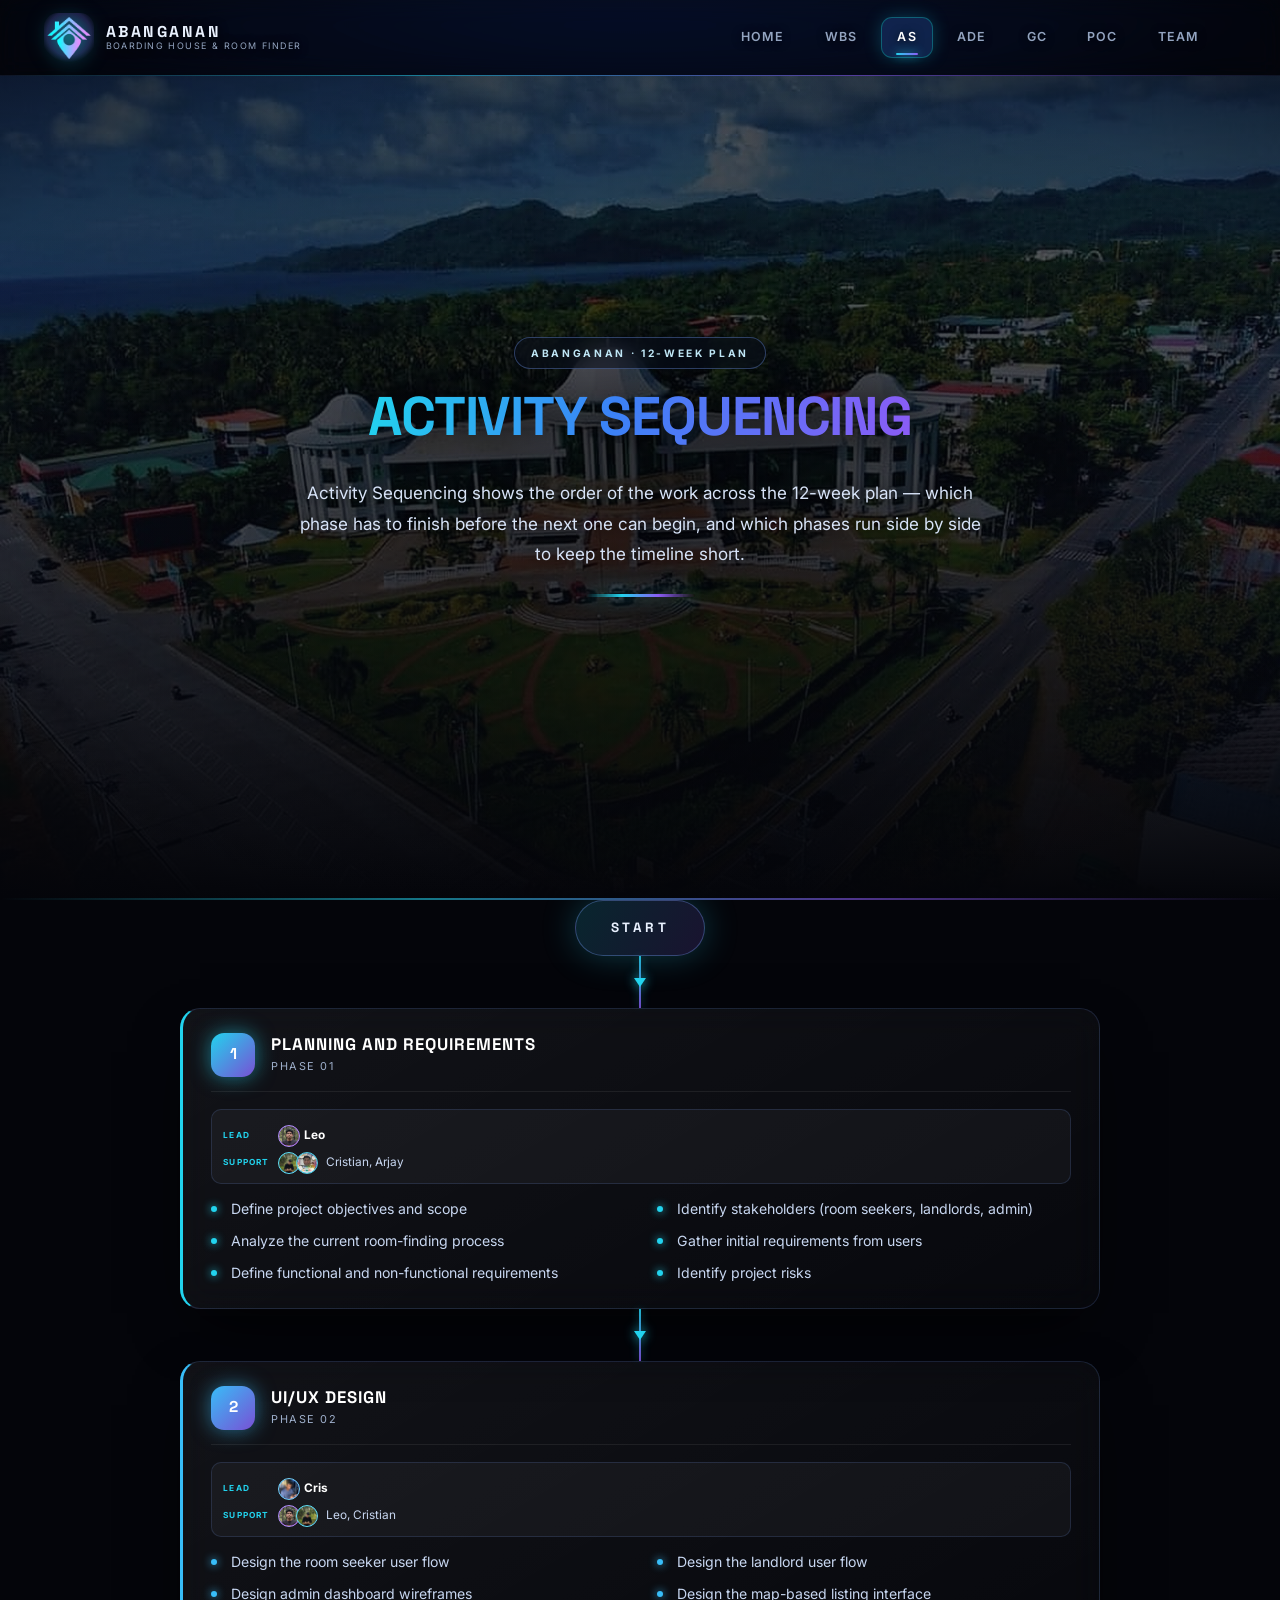
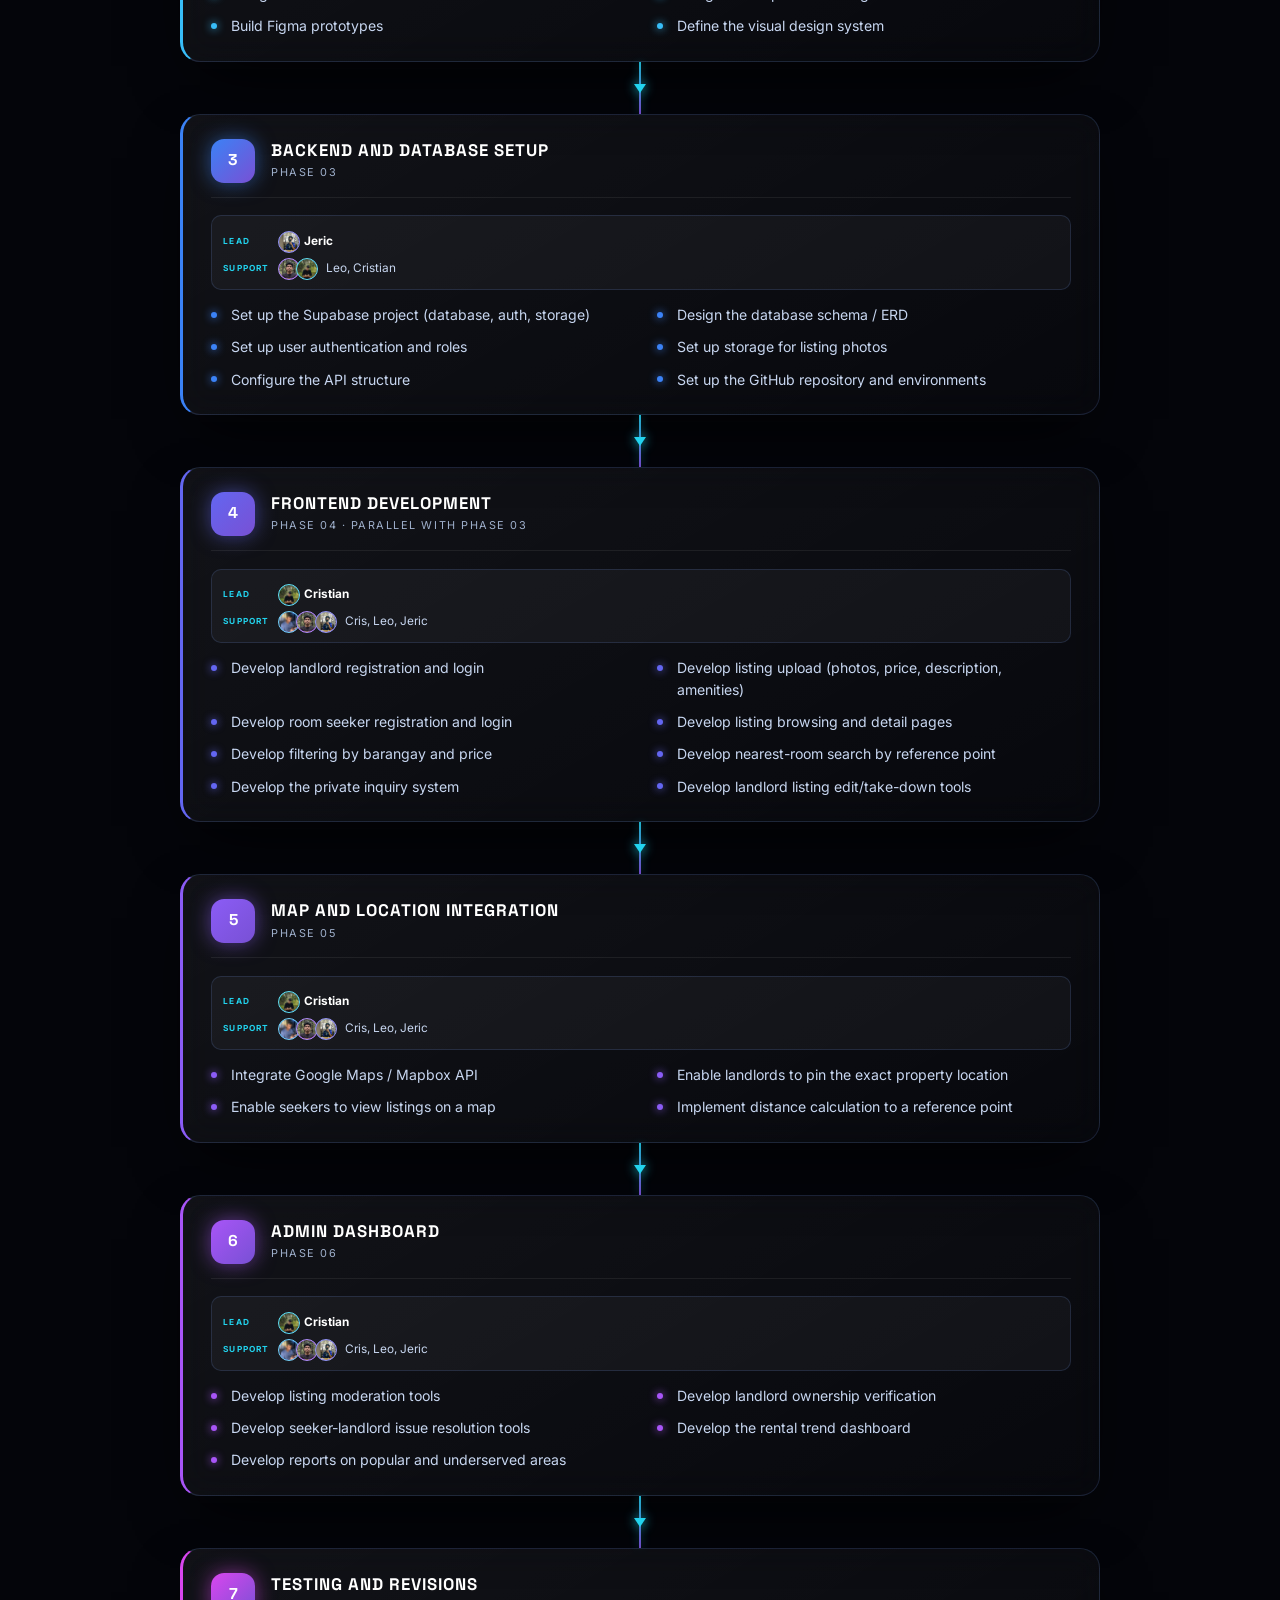
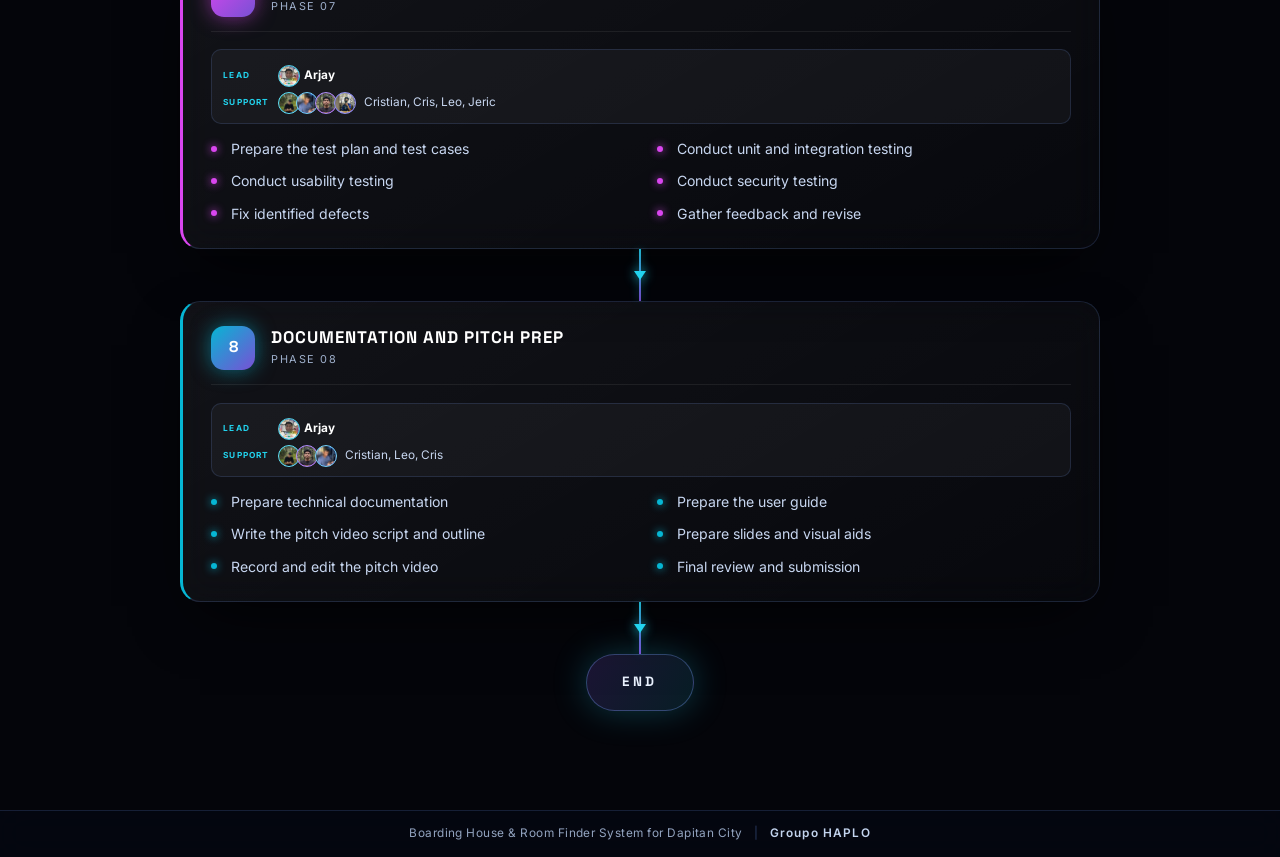
==== commit 84dc305f: "also activies are apply but not finals output" ====
--- a/activity-sequence.html
+++ b/activity-sequence.html
@@ -32,6 +32,7 @@
         <a href="activity-sequence.html" class="active">AS</a>
         <a href="duration-estimation.html">ADE</a>
         <a href="gantt-chart.html">GC</a>
+        <a href="poc.html">POC</a>
         <a href="team.html">TEAM</a>
     </nav>
 
--- a/css/style.css
+++ b/css/style.css
@@ -1921,18 +1921,9 @@
 /* ---- org chart ---- */
 .oc { display: flex; flex-direction: column; align-items: center; padding: 1.2rem 0 .5rem; --line: rgba(120,160,255,.45); }
 .oc-top { display: flex; justify-content: center; width: 100%; }
-.oc-stem { width: 2px; height: 34px; background: var(--line); }
 .oc-row {
   position: relative; display: grid; grid-template-columns: repeat(4, 1fr); gap: 1.2rem;
   width: 100%; padding-top: 34px;
-}
-/* horizontal bus across the middle of the 4 cards */
-.oc-row::before {
-  content: ""; position: absolute; top: 0; left: calc(12.5% - .15rem); right: calc(12.5% - .15rem);
-  height: 2px; background: var(--line);
-}
-.oc-row .oc-card::before {
-  content: ""; position: absolute; top: -34px; left: 50%; width: 2px; height: 34px; background: var(--line);
 }
 .oc-card {
   position: relative; padding: 1.1rem 1.1rem 1.2rem; border-radius: 18px; text-align: center;
@@ -1959,19 +1950,6 @@
 .oc-card .rt-list { text-align: left; --accent: var(--c1); }
 .oc-card .rt-list li { font-size: .8rem; }
 
-@media (max-width: 1000px) {
-  .oc-row { grid-template-columns: repeat(2, 1fr); padding-top: 34px; }
-  .oc-row::before { left: 25%; right: 25%; }
-  .oc-row .oc-card:nth-child(odd)::before, .oc-row .oc-card:nth-child(even)::before { display: none; }
-  .oc-row .oc-card:nth-child(1)::before, .oc-row .oc-card:nth-child(2)::before { display: block; }
-  .oc-row .oc-card:nth-child(1)::before { left: 50%; }
-}
-@media (max-width: 640px) {
-  .oc-row { grid-template-columns: 1fr; gap: 1rem; padding-top: 0; padding-left: 18px; }
-  .oc-row::before { top: 0; bottom: 30px; left: 0; right: auto; width: 2px; height: auto; }
-  .oc-row .oc-card::before, .oc-row .oc-card:nth-child(n)::before { display: block !important; top: 50% !important; left: -18px !important; width: 18px !important; height: 2px !important; }
-  .oc-stem { height: 24px; }
-}
 
 /* =========================================================
    ROLE ASSIGNMENTS on WBS / ADE / GANTT (Lab Exercise 3)
@@ -1983,24 +1961,55 @@
   flex: 0 0 auto; width: 22px; height: 22px; border-radius: 50%; overflow: hidden; display: inline-block;
   background: linear-gradient(135deg, var(--c1, var(--cyan)), var(--c2, var(--violet)));
   border: 1.5px solid color-mix(in srgb, var(--c1, var(--cyan)) 70%, #fff);
+  position: relative;
+  transition: transform .22s cubic-bezier(.2,.8,.3,1), z-index .1s ease, box-shadow .22s ease;
 }
 .own-av img { width: 100%; height: 100%; object-fit: cover; object-position: center 25%; display: block; }
 .own-av + .own-av { margin-left: -8px; }
+.own-av:hover {
+  transform: scale(1.25) translateY(-1px);
+  z-index: 6;
+  box-shadow: 0 0 10px var(--cyan);
+}
 .own-n { font-size: .74rem; font-weight: 700; color: #fff; }
 .own-names { font-size: .74rem; color: #c7d6f0; margin-left: .2rem; }
 
 .wbs-owner {
   margin-top: 8px; padding: .5rem .55rem; border-radius: 8px; text-align: left;
   background: rgba(255,255,255,.04); border: 1px solid var(--stroke);
+  transition: transform .25s ease, background .25s ease, border-color .25s ease, box-shadow .25s ease;
+}
+.wbs-owner:hover {
+  transform: translateY(-2px);
+  background: rgba(255,255,255,.08);
+  border-color: rgba(34,211,238,.45);
+  box-shadow: 0 4px 14px rgba(0,0,0,.45), 0 0 14px rgba(34,211,238,.2);
 }
 .ade-team { display: flex; flex-direction: column; align-items: flex-start; gap: .55rem; }
 .rt-table + .x, .ade-table thead th:nth-child(6) { min-width: 220px; text-align: left; }
 .ade-table tbody td:nth-child(6) { text-align: left; }
-.g-task .t-owner { margin-top: .35rem; }
+.g-task .t-owner {
+  margin-top: .35rem;
+  transition: transform .25s ease, border-color .25s ease, box-shadow .25s ease;
+}
+.g-task:hover .t-owner {
+  border-color: rgba(34,211,238,.35);
+  box-shadow: 0 0 10px rgba(34,211,238,.18);
+}
 @media (max-width: 720px) { .g-task .own-l { min-width: 2.7rem; } }
 
 /* role strip inside Activity Sequencing flow nodes */
-.flow-owner { margin: .2rem 0 .9rem; padding: .55rem .7rem; border-radius: 10px; background: rgba(255,255,255,.04); border: 1px solid var(--stroke); }
+.flow-owner {
+  margin: .2rem 0 .9rem; padding: .55rem .7rem; border-radius: 10px;
+  background: rgba(255,255,255,.04); border: 1px solid var(--stroke);
+  transition: transform .25s ease, background .25s ease, border-color .25s ease, box-shadow .25s ease;
+}
+.flow-owner:hover {
+  transform: translateY(-2px);
+  background: rgba(255,255,255,.08);
+  border-color: rgba(34,211,238,.45);
+  box-shadow: 0 4px 14px rgba(0,0,0,.45), 0 0 14px rgba(34,211,238,.2);
+}
 
 /* =========================================================
    TEAM ASSESSMENT (home page) — layout + table fixes
@@ -2083,4 +2092,259 @@
   .ade-table:has(.ade-team) tbody td:nth-child(6) { text-align: center; vertical-align: middle; }
   .ade-team { width: fit-content; max-width: 100%; margin-inline: auto; }
   .ade-team .rt-role { align-self: center; }
+}
+
+/* =========================================================
+   ORGANIZATIONAL CHART — connected lines, animation, mobile tree
+   ========================================================= */
+.oc { --oc-gap: 1.2rem; --oc-drop: 34px; --line: rgba(120,160,255,.55); }
+.oc-stem { width: 2px; height: var(--oc-drop); background: var(--line); transform-origin: top; }
+.oc-row { gap: var(--oc-gap); padding-top: var(--oc-drop); }
+
+/* every card draws its own stem (down) + its own slice of the horizontal bus,
+   so the lines always join no matter the column gap */
+.oc-row .oc-card::before,
+.oc-row .oc-card::after { content: ""; position: absolute; background: var(--line); pointer-events: none; }
+.oc-row .oc-card::before { top: calc(var(--oc-drop) * -1); left: 50%; margin-left: -1px; width: 2px; height: var(--oc-drop); transform-origin: top; }
+.oc-row .oc-card::after  { top: calc(var(--oc-drop) * -1); left: calc(var(--oc-gap) / -2); right: calc(var(--oc-gap) / -2); height: 2px; }
+.oc-row .oc-card:first-child::after { left: 50%; }
+.oc-row .oc-card:last-child::after  { right: 50%; }
+.oc-row .oc-card:nth-child(1)::after, .oc-row .oc-card:nth-child(2)::after { transform-origin: right center; }
+.oc-row .oc-card:nth-child(3)::after, .oc-row .oc-card:nth-child(4)::after { transform-origin: left center; }
+
+.oc-card { transition: opacity .5s ease, transform .5s cubic-bezier(.2,.7,.3,1), translate .3s ease, box-shadow .3s ease; }
+.oc-card:hover { translate: 0 -5px; box-shadow: var(--shadow), 0 0 40px color-mix(in srgb, var(--c1) 30%, transparent); }
+.oc-photo { box-shadow: 0 0 0 3px color-mix(in srgb, var(--c1) 55%, transparent), 0 0 20px color-mix(in srgb, var(--c1) 40%, transparent); }
+
+/* ---- entrance animation (JS adds .oc-ready, then .oc-in when scrolled into view) ---- */
+.oc-ready .oc-card { opacity: 0; transform: translateY(22px) scale(.95); }
+.oc-ready .oc-stem { transform: scaleY(0); }
+.oc-ready .oc-row .oc-card::before { transform: scaleY(0); }
+.oc-ready .oc-row .oc-card::after  { transform: scaleX(0); }
+
+.oc-in .oc-card, .oc-in .oc-stem,
+.oc-in .oc-row .oc-card::before, .oc-in .oc-row .oc-card::after { opacity: 1; transform: none; }
+.oc-in .oc-row .oc-card::before, .oc-in .oc-row .oc-card::after, .oc-in .oc-stem { transition: transform .4s ease; }
+
+/* desktop: PM -> stem -> bus grows from the center outward -> stems drop -> cards pop in */
+.oc-in .oc-pm { transition-delay: 0s; }
+.oc-in .oc-stem { transition-delay: .5s; }
+.oc-in .oc-row .oc-card:nth-child(2)::after, .oc-in .oc-row .oc-card:nth-child(3)::after { transition-delay: .85s; }
+.oc-in .oc-row .oc-card:nth-child(1)::after, .oc-in .oc-row .oc-card:nth-child(4)::after { transition-delay: 1.2s; }
+.oc-in .oc-row .oc-card:nth-child(2)::before, .oc-in .oc-row .oc-card:nth-child(3)::before { transition-delay: 1.2s; }
+.oc-in .oc-row .oc-card:nth-child(1)::before, .oc-in .oc-row .oc-card:nth-child(4)::before { transition-delay: 1.55s; }
+.oc-in .oc-row .oc-card:nth-child(2), .oc-in .oc-row .oc-card:nth-child(3) { transition-delay: 1.45s, 1.45s, 0s, 0s; }
+.oc-in .oc-row .oc-card:nth-child(1), .oc-in .oc-row .oc-card:nth-child(4) { transition-delay: 1.8s, 1.8s, 0s, 0s; }
+
+/* soft glow pulse travelling through the lines once everything is drawn */
+@keyframes ocGlow {
+  0%, 100% { box-shadow: 0 0 0 rgba(34,211,238,0); }
+  50%      { box-shadow: 0 0 10px rgba(34,211,238,.75); }
+}
+.oc-in .oc-stem, .oc-in .oc-row .oc-card::before, .oc-in .oc-row .oc-card::after {
+  animation: ocGlow 3.4s ease-in-out 2.8s infinite;
+}
+
+/* ---- fluid desktop navbar for 7 items (HOME, WBS, AS, ADE, GC, POC, TEAM) ---- */
+@media (min-width: 901px) and (max-width: 1220px) {
+  .nav-inner { padding-inline: 1.25rem; gap: .5rem; }
+  .brand { gap: .5rem; }
+  .brand-text strong { font-size: .86rem; letter-spacing: .12em; }
+  .brand-text small { font-size: .50rem; }
+  .nav-links { gap: .3rem; }
+  .nav-links a { padding: .46rem .58rem; font-size: .72rem; letter-spacing: .07em; }
+}
+
+/* ---- POC page components ---- */
+.poc-stats-bar {
+  display: inline-flex; align-items: center; justify-content: center; flex-wrap: wrap; gap: 1.4rem;
+  margin: 1.4rem auto 0; padding: .85rem 1.6rem; border-radius: 16px;
+  background: rgba(255,255,255,.04); border: 1px solid var(--stroke);
+  backdrop-filter: blur(12px); box-shadow: var(--shadow);
+}
+.poc-stat-item { display: flex; flex-direction: column; align-items: center; text-align: center; }
+.poc-stat-val { font-family: 'Space Grotesk', sans-serif; font-size: 1.55rem; font-weight: 700; line-height: 1.1; color: var(--cyan); }
+.poc-stat-lbl { font-size: .68rem; font-weight: 600; letter-spacing: .12em; text-transform: uppercase; color: var(--muted); margin-top: .15rem; }
+.poc-stat-sep { width: 1px; height: 26px; background: var(--stroke); }
+
+@media (max-width: 600px) {
+  .poc-stats-bar { gap: 1rem 1.4rem; padding: .75rem 1rem; width: 100%; justify-content: space-around; }
+  .poc-stat-sep { display: none; }
+  .poc-stat-item { min-width: 42%; }
+}
+
+/* Toolbar: Filters + Replay */
+.poc-toolbar {
+  display: flex; align-items: center; justify-content: space-between; flex-wrap: wrap; gap: .8rem;
+  margin-bottom: 2rem; padding: .65rem 1rem; border-radius: 14px;
+  background: rgba(255,255,255,.03); border: 1px solid var(--stroke);
+}
+.poc-filter-group { display: flex; align-items: center; flex-wrap: wrap; gap: .45rem; }
+.poc-filter-btn {
+  padding: .42rem .85rem; font-size: .72rem; font-weight: 600; letter-spacing: .08em;
+  color: var(--muted); border-radius: 99px; border: 1px solid var(--stroke);
+  background: rgba(255,255,255,.03); cursor: pointer;
+  transition: all .25s ease;
+}
+.poc-filter-btn:hover { color: #fff; background: rgba(255,255,255,.08); border-color: rgba(255,255,255,.2); }
+.poc-filter-btn.active {
+  color: #fff; background: rgba(34,211,238,.16);
+  border-color: rgba(34,211,238,.45); box-shadow: 0 0 12px rgba(34,211,238,.25);
+}
+
+.poc-replay-btn {
+  display: inline-flex; align-items: center; gap: .45rem;
+  padding: .42rem .85rem; font-size: .72rem; font-weight: 600; letter-spacing: .08em;
+  color: var(--cyan); border-radius: 99px; border: 1px solid rgba(34,211,238,.35);
+  background: rgba(34,211,238,.07); cursor: pointer;
+  transition: all .25s ease;
+}
+.poc-replay-btn:hover { background: rgba(34,211,238,.18); box-shadow: 0 0 14px rgba(34,211,238,.3); }
+.poc-replay-btn.animating svg { animation: pocSpin .7s cubic-bezier(.4,0,.2,1); }
+@keyframes pocSpin { from { transform: rotate(0deg); } to { transform: rotate(360deg); } }
+
+/* Tier labels & Card details */
+.oc-tier-label { width: 100%; text-align: center; margin: .8rem 0 .5rem; }
+.oc-tier-badge {
+  display: inline-block; padding: .28rem .75rem; border-radius: 99px;
+  font-size: .62rem; font-weight: 700; letter-spacing: .14em; text-transform: uppercase;
+  color: var(--cyan); background: rgba(34,211,238,.10); border: 1px solid rgba(34,211,238,.30);
+  box-shadow: 0 0 10px rgba(34,211,238,.15);
+}
+.oc-card-level {
+  display: block; font-size: .56rem; font-weight: 700; letter-spacing: .14em; text-transform: uppercase;
+  color: var(--cyan); margin-bottom: .45rem; opacity: .85;
+}
+.oc-sub-role {
+  display: block; font-size: .70rem; color: #94a3b8; font-style: italic; margin-top: -.4rem; margin-bottom: .65rem;
+}
+.oc-card-hint {
+  margin-top: .7rem; padding-top: .55rem; border-top: 1px dashed rgba(255,255,255,.1);
+  font-size: .66rem; font-weight: 600; letter-spacing: .06em; color: var(--cyan); opacity: .8;
+  transition: opacity .2s ease;
+}
+.oc-card:hover .oc-card-hint { opacity: 1; }
+
+/* Interactive filter dimming */
+.oc-card.is-dimmed { opacity: .22; transform: scale(.96); filter: grayscale(.7); pointer-events: none; }
+.oc-card.is-highlighted {
+  border-color: var(--cyan) !important;
+  box-shadow: var(--shadow), 0 0 35px rgba(34,211,238,.45) !important;
+}
+
+/* Stem with glow and junction node */
+.oc-stem-wrap { display: flex; flex-direction: column; align-items: center; position: relative; }
+.oc-junction-node {
+  width: 10px; height: 10px; border-radius: 50%;
+  background: var(--cyan); box-shadow: 0 0 12px var(--cyan);
+  position: absolute; bottom: -5px; z-index: 3;
+}
+
+/* Pulse ring around avatar */
+.oc-pulse-ring {
+  position: absolute; inset: -4px; border-radius: 50%;
+  border: 1.5px solid var(--c1); opacity: 0; pointer-events: none;
+  animation: ocRingPulse 3.6s ease-out infinite;
+}
+@keyframes ocRingPulse {
+  0% { transform: scale(1); opacity: .7; }
+  60% { transform: scale(1.28); opacity: 0; }
+  100% { transform: scale(1.28); opacity: 0; }
+}
+
+/* Governance Matrix tags */
+.poc-gov-badge {
+  display: inline-block; padding: .25rem .6rem; border-radius: 6px;
+  font-size: .72rem; font-weight: 600; color: #a5f3fc;
+  background: rgba(34,211,238,.12); border: 1px solid rgba(34,211,238,.28);
+}
+.poc-deliv-tag {
+  display: inline-block; margin: .15rem .25rem .15rem 0; padding: .2rem .5rem;
+  border-radius: 6px; font-size: .70rem; color: #e2e8f0;
+  background: rgba(255,255,255,.05); border: 1px solid var(--stroke);
+}
+
+/* Mid-desktop fluid tuning (901px - 1180px) */
+@media (min-width: 901px) and (max-width: 1180px) {
+  .oc { --oc-gap: .8rem; }
+  .oc-row { gap: .8rem; }
+  .oc-card { padding: 1rem .8rem 1.1rem; }
+  .oc-card h4 { font-size: .67rem; margin: -1rem -.8rem .8rem; }
+  .oc-photo { width: 74px; height: 74px; font-size: 1.25rem; }
+  .oc-card .rt-list li { font-size: .76rem; }
+}
+
+/* ---- tablet + mobile: vertical hierarchy tree, connected lines ---- */
+@media (max-width: 900px) {
+  .oc {
+    --oc-gap: 1.1rem; --oc-drop: 26px; --oc-tick: 28px;
+    max-width: 620px; margin-inline: auto; align-items: stretch;
+  }
+  .oc-top { justify-content: center; }
+  .oc-card.oc-pm { width: 100%; max-width: 100%; }
+  
+  .oc-stem-wrap { align-self: flex-start; margin-left: 14px; }
+  .oc-junction-node { display: none; }
+  .oc-row { grid-template-columns: 1fr; padding-top: 0; padding-left: 36px; }
+
+  /* rail runs down the left; a horizontal tick connects each card */
+  .oc-row .oc-card::before {
+    top: calc(var(--oc-gap) * -1); left: -22px; margin-left: 0; width: 2px;
+    height: calc(100% + var(--oc-gap)); transform-origin: top;
+    background: linear-gradient(180deg, rgba(34,211,238,.85), rgba(139,92,246,.75));
+  }
+  .oc-row .oc-card:first-child::before { top: 0; height: calc(100% + var(--oc-gap)); }
+  .oc-row .oc-card:last-child::before  { height: calc(var(--oc-gap) + var(--oc-tick)); }
+  
+  .oc-row .oc-card::after,
+  .oc-row .oc-card:first-child::after,
+  .oc-row .oc-card:last-child::after,
+  .oc-row .oc-card:nth-child(n)::after {
+    top: var(--oc-tick); left: -22px; right: auto; width: 22px; height: 2px; transform-origin: left center;
+    background: rgba(34,211,238,.85); box-shadow: 0 0 6px rgba(34,211,238,.5);
+  }
+
+  /* mobile animation stagger */
+  .oc-in .oc-stem { transition-delay: .35s; }
+  .oc-in .oc-row .oc-card:nth-child(n)::before { transition-delay: calc(.60s + (var(--n, 0) * .28s)); }
+  .oc-in .oc-row .oc-card:nth-child(n)::after  { transition-delay: calc(.75s + (var(--n, 0) * .28s)); }
+  .oc-in .oc-row .oc-card:nth-child(n) { transition-delay: calc(.85s + (var(--n, 0) * .28s)), calc(.85s + (var(--n, 0) * .28s)), 0s, 0s; }
+  .oc-row .oc-card:nth-child(1) { --n: 0; } .oc-row .oc-card:nth-child(2) { --n: 1; }
+  .oc-row .oc-card:nth-child(3) { --n: 2; } .oc-row .oc-card:nth-child(4) { --n: 3; }
+}
+
+@media (max-width: 520px) {
+  .oc-row { padding-left: 28px; }
+  .oc-row .oc-card::before { left: -16px; }
+  .oc-row .oc-card::after,
+  .oc-row .oc-card:first-child::after,
+  .oc-row .oc-card:last-child::after,
+  .oc-row .oc-card:nth-child(n)::after {
+    left: -16px; width: 16px;
+  }
+  .oc-stem-wrap { margin-left: 12px; }
+  .oc-card { padding: .95rem .85rem 1.05rem; }
+  .oc-card h4 { margin: -.95rem -.85rem .75rem; font-size: .67rem; padding: .55rem .6rem; }
+  .oc-photo { width: 70px; height: 70px; font-size: 1.2rem; }
+  .oc-card .rt-list li { font-size: .78rem; }
+}
+
+@media (max-width: 360px) {
+  .oc-row { padding-left: 22px; }
+  .oc-row .oc-card::before { left: -12px; }
+  .oc-row .oc-card::after,
+  .oc-row .oc-card:first-child::after,
+  .oc-row .oc-card:last-child::after,
+  .oc-row .oc-card:nth-child(n)::after {
+    left: -12px; width: 12px;
+  }
+  .oc-stem-wrap { margin-left: 10px; }
+  .oc-card { padding: .85rem .75rem .95rem; }
+  .oc-photo { width: 62px; height: 62px; font-size: 1.1rem; }
+}
+
+@media (prefers-reduced-motion: reduce) {
+  .oc-ready .oc-card, .oc-ready .oc-stem,
+  .oc-ready .oc-row .oc-card::before, .oc-ready .oc-row .oc-card::after { opacity: 1; transform: none; }
+  .oc *, .oc *::before, .oc *::after { transition: none !important; animation: none !important; }
 }
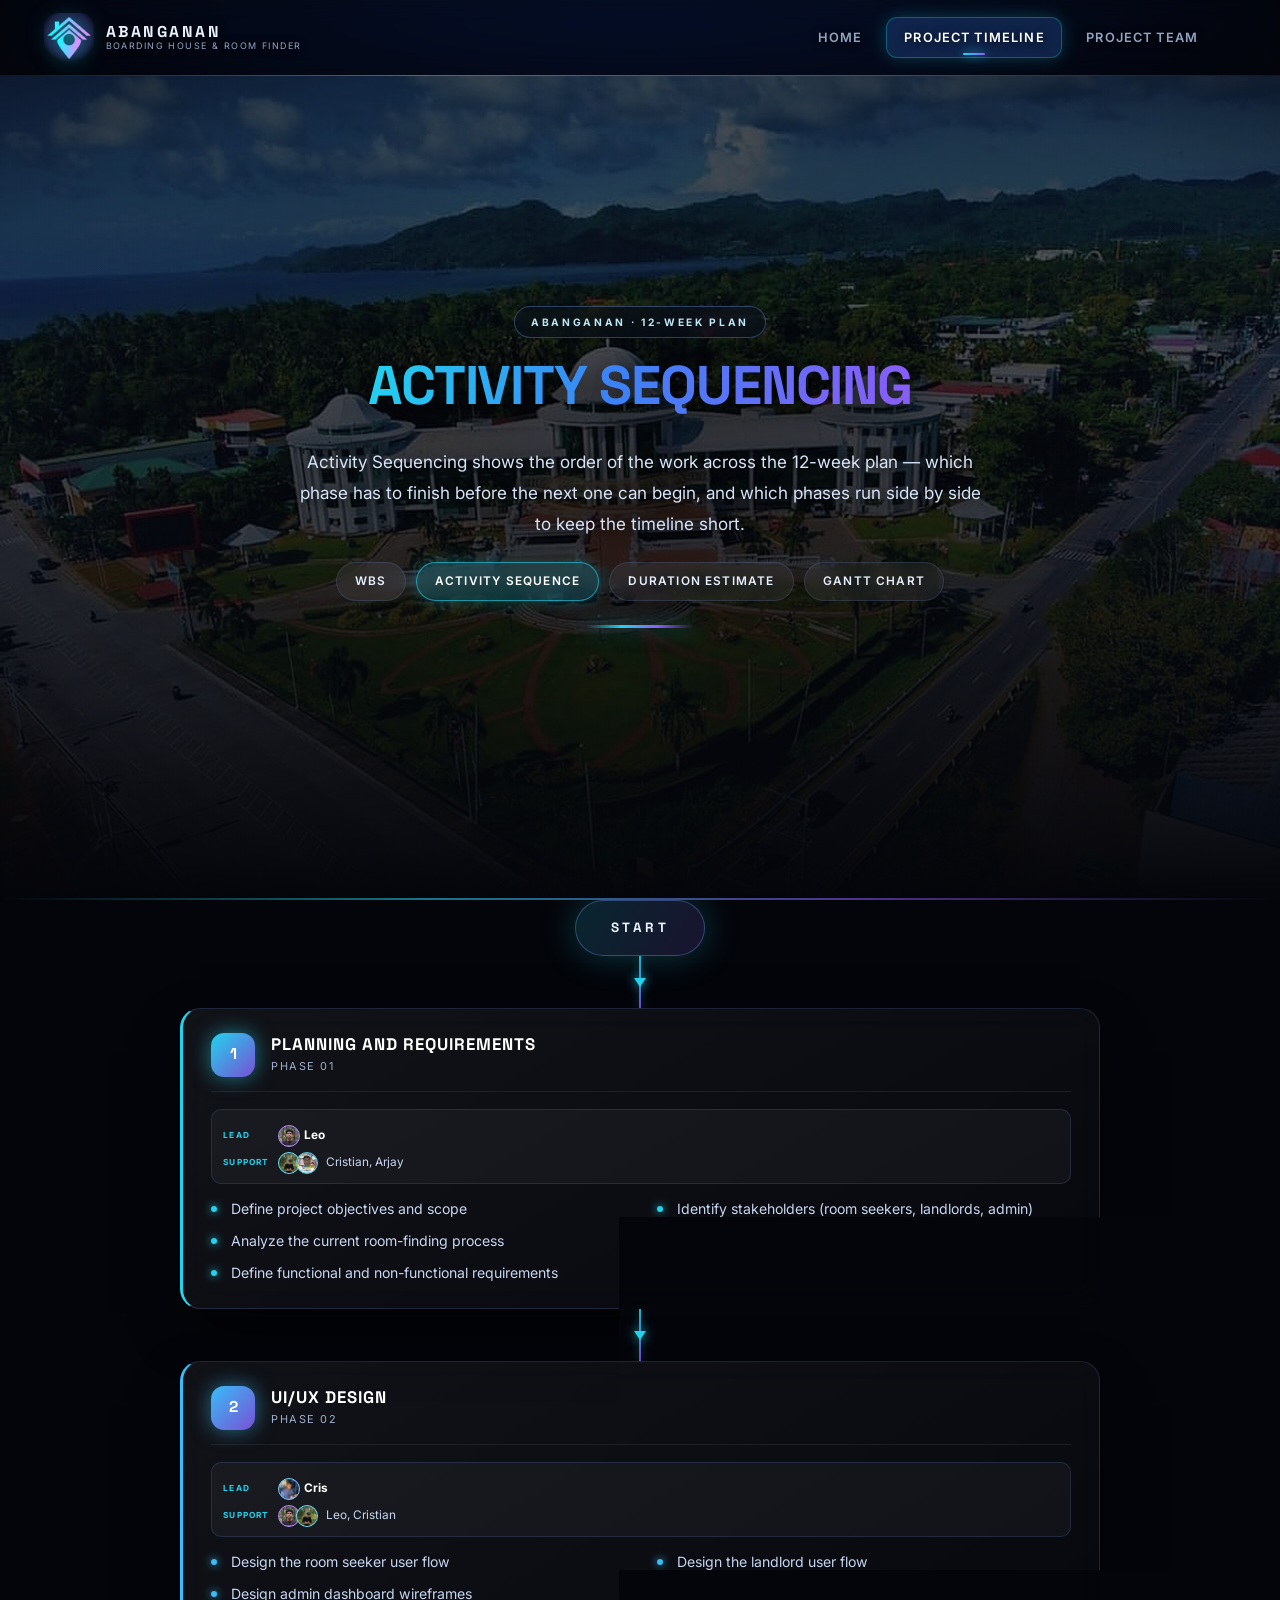
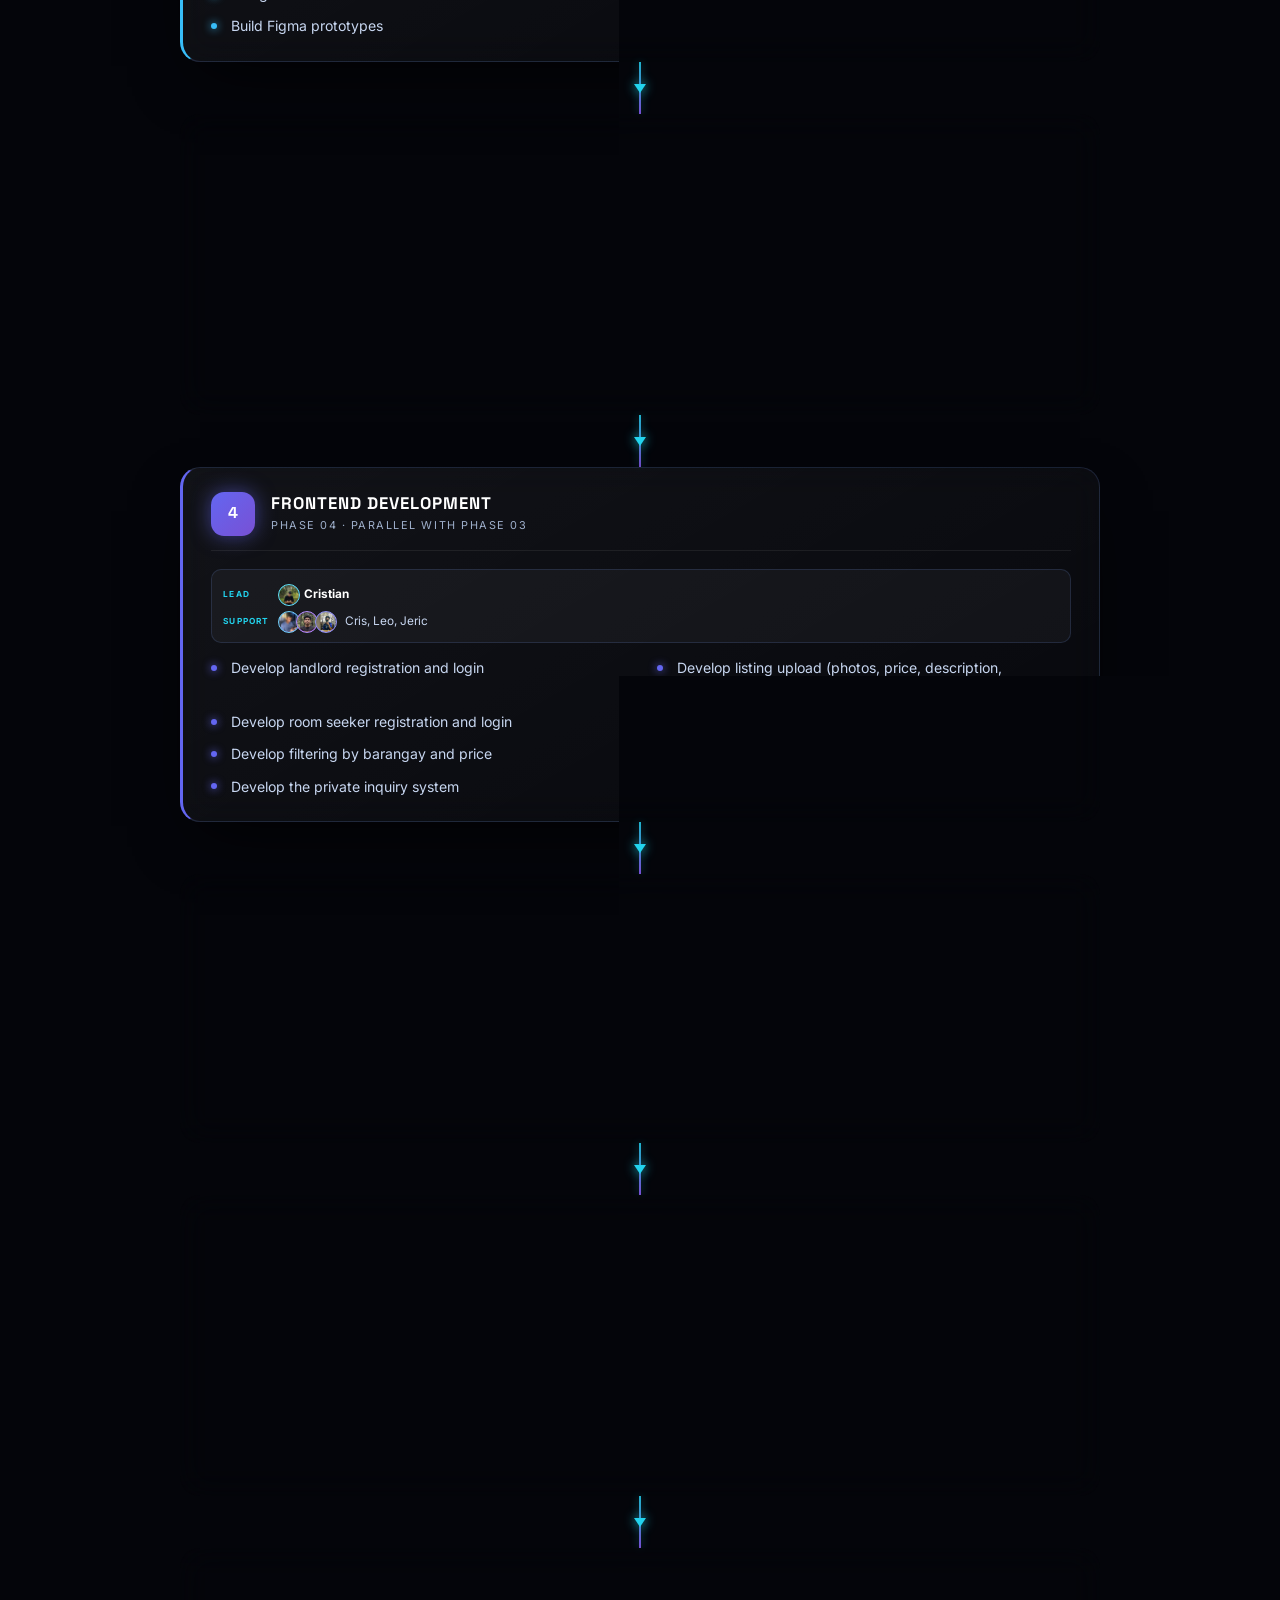
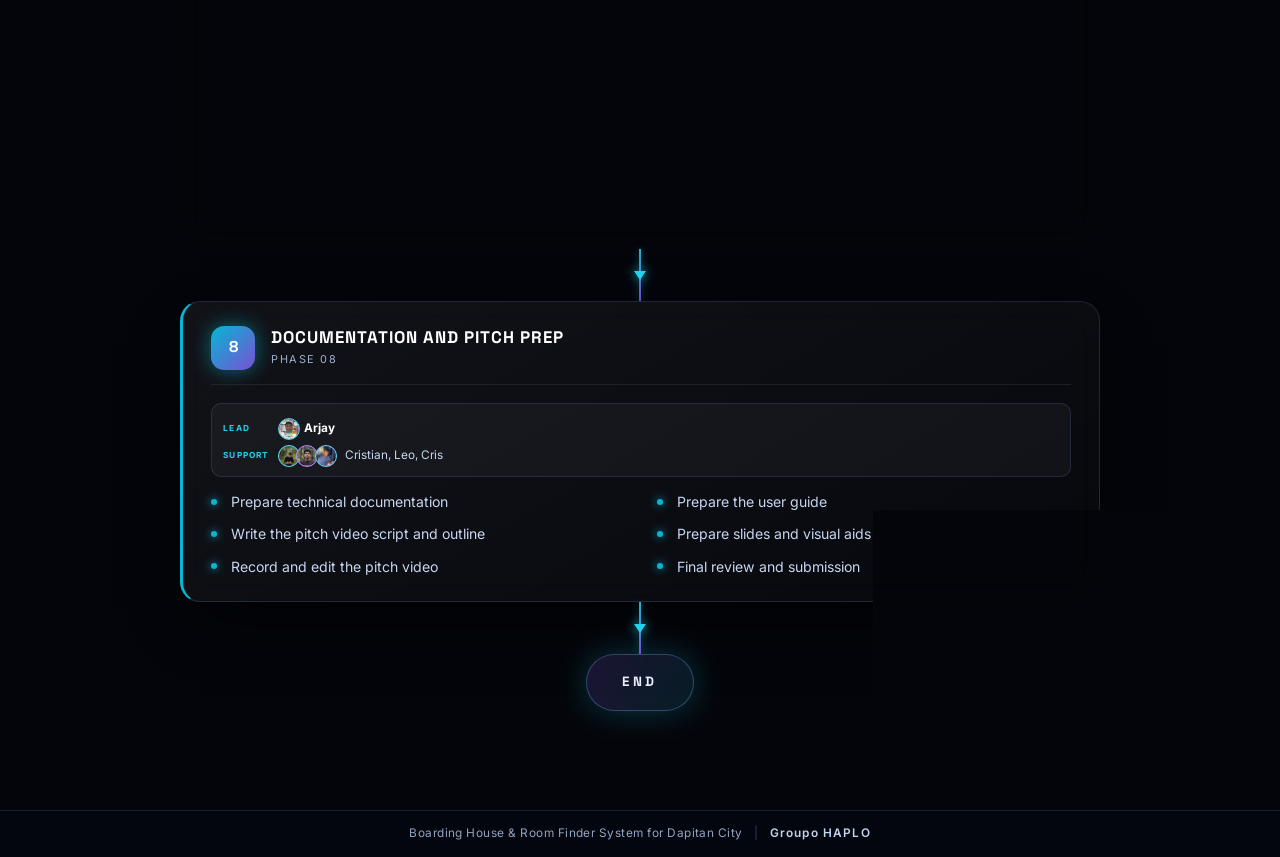
==== commit 3b9f2d32: "rebuild into 3 navbar" ====
--- a/activity-sequence.html
+++ b/activity-sequence.html
@@ -28,12 +28,8 @@
 
     <nav class="nav-links" id="navLinks">
         <a href="index.html">HOME</a>
-        <a href="wbs.html">WBS</a>
-        <a href="activity-sequence.html" class="active">AS</a>
-        <a href="duration-estimation.html">ADE</a>
-        <a href="gantt-chart.html">GC</a>
-        <a href="poc.html">POC</a>
-        <a href="team.html">TEAM</a>
+        <a href="project-timeline.html" class="active">PROJECT TIMELINE</a>
+        <a href="project-team.html">PROJECT TEAM</a>
     </nav>
 
     <div class="nav-end">
@@ -54,6 +50,7 @@
       <span class="ph-eyebrow">ABANGANAN &middot; 12-WEEK PLAN</span>
       <h1 class="ph-title grad-text">ACTIVITY SEQUENCING</h1>
       <p class="ph-intro">Activity Sequencing shows the order of the work across the 12-week plan &mdash; which phase has to finish before the next one can begin, and which phases run side by side to keep the timeline short.</p>
+            <nav class="sub-nav" aria-label="Project pages"><a class="sub-chip" href="wbs.html">WBS</a><a class="sub-chip active" href="activity-sequence.html">Activity Sequence</a><a class="sub-chip" href="duration-estimation.html">Duration Estimate</a><a class="sub-chip" href="gantt-chart.html">Gantt Chart</a></nav>
       <div class="ph-divider"></div>
     </div>
 
--- a/css/style.css
+++ b/css/style.css
@@ -855,12 +855,9 @@
   box-shadow: var(--shadow);
 }
 
-.gantt-scroll { overflow-x: auto; overflow-y: visible; -webkit-overflow-scrolling: touch; }
-.gantt-scroll::-webkit-scrollbar { height: 9px; }
-.gantt-scroll::-webkit-scrollbar-track { background: rgba(255,255,255,.04); }
-.gantt-scroll::-webkit-scrollbar-thumb { background: linear-gradient(90deg, #06b6d4, #6366f1 50%, #a855f7); border-radius: 99px; }
-
-.gantt-inner { min-width: 820px; }
+.gantt-scroll { overflow: visible; }
+
+.gantt-inner { min-width: 0; width: 100%; }
 
 .gantt-head, .gantt-row {
   display: grid;
@@ -882,7 +879,7 @@
   background: linear-gradient(120deg, rgba(12,20,42,.98), rgba(14,22,48,.98));
   backdrop-filter: blur(14px);
 }
-.gantt-head .g-weeks { display: grid; grid-template-columns: repeat(12, 1fr); }
+.gantt-head .g-weeks { display: grid; grid-template-columns: repeat(12, minmax(0, 1fr)); }
 .gantt-head .g-weeks span {
   padding: 1rem .2rem; text-align: center;
   font-size: .68rem; font-weight: 700; color: #a9c2e8;
@@ -906,7 +903,7 @@
 
 .g-track {
   position: relative;
-  display: grid; grid-template-columns: repeat(12, 1fr);
+  display: grid; grid-template-columns: repeat(12, minmax(0, 1fr));
   align-items: center; padding: .85rem 0;
   background-image: linear-gradient(90deg, rgba(120,160,255,.08) 1px, transparent 1px);
   background-size: calc(100% / 12) 100%;
@@ -939,21 +936,21 @@
   display: inline-block;
 }
 
-/* soft gentle shine that drifts across each bar */
+/* soft gentle shine that drifts across each bar (painted inside the bar, never spills outside) */
 .g-bar::before {
-  content: ""; position: absolute; top: 0; bottom: 0; left: 0;
-  width: 42%; border-radius: 10px;
-  background: linear-gradient(90deg, transparent, rgba(255,255,255,.14), transparent);
-  transform: translateX(-160%);
+  content: ""; position: absolute; inset: 0; border-radius: 10px;
+  background: linear-gradient(90deg, transparent, rgba(255,255,255,.14), transparent) no-repeat;
+  background-size: 42% 100%;
+  background-position: -80% 0;
   animation: barShine 9s cubic-bezier(.4,0,.25,1) infinite;
   animation-delay: var(--d, 0s);
   pointer-events: none;
   z-index: 1;
 }
 @keyframes barShine {
-  0%   { transform: translateX(-160%); }
-  55%  { transform: translateX(340%); }
-  100% { transform: translateX(340%); }
+  0%   { background-position: -80% 0; }
+  55%  { background-position: 180% 0; }
+  100% { background-position: 180% 0; }
 }
 
 /* subtle, eye-friendly ambient breathing */
@@ -987,7 +984,7 @@
   font-size: .68rem; font-weight: 600; color: #eaf2ff;
   background: rgba(8,13,28,.97);
   border: 1px solid var(--stroke-2);
-  box-shadow: 0 14px 34px -10px rgba(0,0,0,.95), 0 0 22px rgba(255,255,255,.12);
+  box-shadow: 0 14px 34px -10px rgba(0,0,0,.95);
   opacity: 0; pointer-events: none;
   transition: opacity .25s ease, transform .25s ease;
   z-index: 20;
@@ -1194,7 +1191,7 @@
   }
 
   .gantt-head .g-label, .g-task { position: sticky; left: 0; }
-  .gantt-inner { min-width: 760px; }
+  .gantt-inner { min-width: 0; }
   .gantt-head, .gantt-row { grid-template-columns: 190px 1fr; }
 
   /* Activity Sequence — tablet / small screen */
@@ -2347,4 +2344,210 @@
   .oc-ready .oc-card, .oc-ready .oc-stem,
   .oc-ready .oc-row .oc-card::before, .oc-ready .oc-row .oc-card::after { opacity: 1; transform: none; }
   .oc *, .oc *::before, .oc *::after { transition: none !important; animation: none !important; }
-}+}
+/* =========================================================
+   POC — Role / Member / Channel / Responsibility / Deliverables table
+   Unified alignment, spacing and type scale (scoped to .poc-roles)
+   ========================================================= */
+.poc-roles { table-layout: fixed; min-width: 980px; font-size: .9rem; }
+.poc-roles thead th:nth-child(1) { width: 20%; }
+.poc-roles thead th:nth-child(2) { width: 17%; }
+.poc-roles thead th:nth-child(3) { width: 17%; }
+.poc-roles thead th:nth-child(4) { width: 26%; }
+.poc-roles thead th:nth-child(5) { width: 20%; }
+.poc-roles thead th { vertical-align: middle; line-height: 1.4; }
+
+/* every cell shares the same padding and is centered on the row's middle line */
+.poc-roles tbody td { padding: 1.35rem 1.2rem; vertical-align: middle; font-size: .9rem; line-height: 1.5; }
+
+/* Role */
+.poc-roles .rt-role.strong {
+  display: inline-block; max-width: 100%;
+  padding: .5rem .85rem; border-radius: 10px;
+  font-size: .9rem; font-weight: 700; line-height: 1.35; letter-spacing: .01em;
+}
+
+/* Member */
+.poc-roles .rt-people { gap: 0; }
+.poc-roles .rt-person { gap: .7rem; font-size: .92rem; font-weight: 600; line-height: 1.35; align-items: center; }
+.poc-roles .rt-dot { width: 40px; height: 40px; border-radius: 12px; }
+
+/* Reporting channel */
+.poc-roles .poc-gov-badge {
+  display: inline-block; padding: .4rem .75rem; border-radius: 8px;
+  font-size: .82rem; font-weight: 600; line-height: 1.4;
+}
+
+/* Responsibilities */
+.poc-roles .rt-list { gap: .45rem; }
+.poc-roles .rt-list li { font-size: .9rem; line-height: 1.5; padding-left: 1.1rem; }
+.poc-roles .rt-list li::before { top: .6em; }
+
+/* Deliverables: tidy wrapping row of equal-size chips */
+.poc-roles td[data-label="Key Deliverables"] { display: table-cell; }
+.poc-roles .poc-deliv-tag {
+  display: inline-block; margin: .2rem .3rem .2rem 0; padding: .3rem .65rem;
+  font-size: .82rem; font-weight: 500; line-height: 1.4; border-radius: 8px;
+}
+
+@media (max-width: 720px) {
+  .poc-roles { min-width: 0; table-layout: auto; }
+  .poc-roles tbody td { padding: .75rem 1rem; }
+}
+
+/* Team-page CTA: centered, and clear of the tech-band divider line
+   (.tech-band pulls itself up with a negative margin, so add matching space below) */
+.poc-team-cta {
+  display: flex; justify-content: center; align-items: center;
+  margin-top: 2.5rem;
+  margin-bottom: calc(clamp(1.5rem, 4vw, 3rem) + 1.5rem);
+}
+.poc-team-cta .btn { padding: .9rem 2rem; font-size: .8rem; text-align: center; }
+/* Gantt chart: always fits the screen, never scrolls sideways */
+.gantt-shell, .gantt-scroll, .gantt-inner { max-width: 100%; }
+.g-bar .bar-text { overflow: hidden; text-overflow: ellipsis; max-width: 100%; }
+@media (max-width: 720px) {
+  .gantt-head { grid-template-columns: 1fr; position: static; }
+  .gantt-head .g-label { display: none; }
+  .gantt-head .g-weeks span { padding: .7rem 0; font-size: .6rem; }
+  .gantt-row { grid-template-columns: 1fr; }
+  .g-task { position: static; border-right: none; border-bottom: 1px solid var(--stroke); padding: .9rem 1rem; }
+  .g-bar { font-size: .6rem; padding: 0 .4rem; letter-spacing: .02em; margin-inline: 2px; }
+  .g-bar .bar-text { letter-spacing: .02em; }
+}
+
+/* Gantt bars: center the label inside each bar */
+.g-bar { justify-content: center; text-align: center; }
+.g-bar .bar-text { text-align: center; }
+
+/* =========================================================
+   Roles & Responsibilities table (.rt-acts) — fully aligned
+   Same padding, one shared center line per row, one type scale
+   ========================================================= */
+.rt-acts { table-layout: fixed; width: 100%; }
+.rt-acts thead th:nth-child(1) { width: 26%; }
+.rt-acts thead th:nth-child(2) { width: 25%; }
+.rt-acts thead th:nth-child(3) { width: 24%; }
+.rt-acts thead th:nth-child(4) { width: 25%; }
+.rt-acts thead th { min-width: 0; text-align: left; vertical-align: middle; padding: 1.2rem; line-height: 1.4; }
+
+/* every cell sits on the vertical middle of its row */
+.rt-acts tbody td { padding: 1.2rem; vertical-align: middle; text-align: left; line-height: 1.4; }
+
+/* Activity + phase tag: stacked and left-aligned */
+.rt-acts .ade-act { display: block; font-size: 1rem; font-weight: 700; line-height: 1.3; margin: 0 0 .5rem; }
+.rt-acts .rt-tag { display: block; width: fit-content; margin: 0; font-size: .74rem; line-height: 1.4; padding: .25rem .7rem; }
+
+/* People (responsible + supporting): identical avatar + name sizing */
+.rt-acts .rt-people { display: flex; flex-direction: column; align-items: flex-start; gap: .65rem; }
+.rt-acts .rt-person { display: flex; align-items: center; gap: .7rem; font-size: .95rem; font-weight: 600; line-height: 1.3; }
+.rt-acts .rt-dot { width: 38px; height: 38px; border-radius: 11px; flex: 0 0 38px; }
+
+/* Role pill */
+.rt-acts .rt-role { display: inline-block; padding: .45rem .85rem; border-radius: 8px; font-size: .8rem; line-height: 1.35; }
+
+@media (max-width: 720px) {
+  .rt-acts { table-layout: auto; }
+  .rt-acts tbody td { padding: .75rem 1rem; }
+}
+
+/* ---------- Gantt on phones: thin bars, label under each bar, everything inside the screen ---------- */
+@media (max-width: 720px) {
+  .gantt-head .g-weeks span { padding: .6rem 0; font-size: .58rem; letter-spacing: 0; }
+  .g-track { padding: .8rem 0 2.1rem; align-items: start; }
+  .g-bar { height: 14px; padding: 0; margin-inline: 1px; border-radius: 7px; }
+  .g-bar::before { border-radius: 7px; }
+  .g-bar .bar-text {
+    position: absolute; top: calc(100% + 6px); left: 0; z-index: 3;
+    max-width: none; overflow: visible; text-overflow: clip; white-space: nowrap;
+    font-size: .66rem; letter-spacing: .03em; color: #e6eefc; text-shadow: none; text-align: left;
+  }
+  /* bars that start in the second half of the timeline: label hangs to the left so it never leaves the screen */
+  .g-bar[data-start="7"] .bar-text,
+  .g-bar[data-start="8"] .bar-text,
+  .g-bar[data-start="9"] .bar-text,
+  .g-bar[data-start="10"] .bar-text,
+  .g-bar[data-start="11"] .bar-text,
+  .g-bar[data-start="12"] .bar-text { left: auto; right: 0; text-align: right; }
+}
+
+@media (max-width: 720px) {
+  /* tap tooltip: wrap inside the screen instead of one long line */
+  .g-bar .bar-tip, .g-bar > span.bar-tip { white-space: normal; width: max-content; max-width: min(230px, 62vw); line-height: 1.45; font-size: .7rem; }
+}
+
+/* =========================================================
+   3-ITEM NAVBAR, SUB-TABS AND HUB PAGES
+   ========================================================= */
+@media (min-width: 901px) {
+  .nav-links { gap: .5rem; }
+  .nav-links a { padding: .55rem 1.05rem; font-size: .8rem; letter-spacing: .09em; white-space: nowrap; }
+}
+
+/* page tabs under each hero title (links between the pages of one group) */
+.sub-nav { display: flex; flex-wrap: wrap; justify-content: center; gap: .6rem; margin: 1.4rem auto 0; max-width: 680px; }
+.sub-chip {
+  display: inline-block; padding: .55rem 1.15rem; border-radius: 99px;
+  border: 1px solid var(--stroke); background: rgba(255,255,255,.06);
+  color: #e6eefc; font-size: .74rem; font-weight: 600; letter-spacing: .1em; text-transform: uppercase;
+  backdrop-filter: blur(8px); transition: background .25s, border-color .25s, box-shadow .25s;
+}
+.sub-chip:hover, .sub-chip:focus-visible { background: rgba(34,211,238,.16); border-color: rgba(34,211,238,.5); box-shadow: 0 0 14px rgba(34,211,238,.25); outline: none; }
+.sub-chip.active { background: rgba(34,211,238,.2); border-color: rgba(34,211,238,.6); color: #fff; box-shadow: 0 0 16px rgba(34,211,238,.3); }
+
+/* Project Timeline / Project Team landing pages */
+.hub-section { padding-top: clamp(2.5rem, 6vw, 4rem); padding-bottom: clamp(3rem, 7vw, 5rem); }
+.hub-grid { display: grid; grid-template-columns: repeat(auto-fit, minmax(min(100%, 250px), 1fr)); gap: 1.2rem; }
+.hub-card {
+  position: relative; display: flex; flex-direction: column; gap: .7rem;
+  padding: 1.5rem 1.4rem 1.3rem; border-radius: 18px;
+  background: rgba(255,255,255,.035); border: 1px solid var(--stroke);
+  box-shadow: var(--shadow); overflow: hidden;
+  transition: transform .3s ease, border-color .3s ease, box-shadow .3s ease;
+}
+.hub-card::before { content: ""; position: absolute; left: 0; top: 0; bottom: 0; width: 3px; background: linear-gradient(180deg, var(--c1), var(--c2)); }
+.hub-card:hover, .hub-card:focus-visible { transform: translateY(-4px); border-color: rgba(255,255,255,.22); box-shadow: 0 18px 40px -16px rgba(0,0,0,.8), 0 0 24px -6px var(--c1); outline: none; }
+.hub-num { font-family: 'Space Grotesk', sans-serif; font-size: 1.6rem; font-weight: 700; line-height: 1; background: linear-gradient(120deg, var(--c1), var(--c2)); -webkit-background-clip: text; background-clip: text; color: transparent; }
+.hub-card h3 { margin: 0; font-size: 1.12rem; line-height: 1.3; color: #fff; }
+.hub-card p { margin: 0; color: var(--muted); font-size: .92rem; line-height: 1.6; flex: 1; }
+.hub-open { align-self: flex-start; padding: .45rem .95rem; border-radius: 99px; border: 1px solid rgba(255,255,255,.18); font-size: .7rem; font-weight: 700; letter-spacing: .12em; color: #e6eefc; }
+.hub-card:hover .hub-open { border-color: var(--c1); color: #fff; }
+
+/* WBS chart on phones: keep the boxes off the screen edges */
+@media (max-width: 1000px) {
+  .wbs-scroll { padding-inline: 1rem; }
+}
+
+/* "View full team profiles" button: wrap on narrow screens instead of running off the edge */
+@media (max-width: 600px) {
+  .poc-team-cta { padding-inline: 1rem; }
+  .poc-team-cta .btn { white-space: normal; max-width: 100%; padding: .85rem 1.2rem; line-height: 1.4; }
+}
+
+/* Gantt on phones: the tap tooltip must sit on top of the task card above it */
+@media (max-width: 720px) {
+  .g-task { position: relative; z-index: 1; }
+  .g-track { z-index: 3; }
+}
+
+/* each merged part */
+.merge-block { position: relative; padding-top: clamp(3rem, 7vw, 5.5rem); scroll-margin-top: 90px; }
+.merge-block + .merge-block::before {
+  content: ""; position: absolute; top: 0; left: 50%; transform: translateX(-50%);
+  width: min(86%, 1100px); height: 1px;
+  background: linear-gradient(90deg, transparent, rgba(34,211,238,.45), rgba(139,92,246,.45), transparent);
+}
+.merge-head { text-align: center; margin-bottom: clamp(1.5rem, 4vw, 2.5rem); }
+.merge-eyebrow {
+  display: inline-block; margin-bottom: .8rem; padding: .4rem .9rem; border-radius: 99px;
+  border: 1px solid rgba(34,211,238,.35); background: rgba(34,211,238,.07);
+  color: var(--cyan); font-size: .68rem; font-weight: 700; letter-spacing: .16em; text-transform: uppercase;
+}
+.merge-title {
+  font-family: 'Space Grotesk', sans-serif; font-weight: 700; line-height: 1.12;
+  font-size: clamp(1.55rem, 5.2vw, 2.7rem); letter-spacing: .01em; margin: 0 0 .9rem; overflow-wrap: anywhere;
+}
+.merge-intro { max-width: 760px; margin: 0 auto; color: var(--muted); font-size: clamp(.9rem, 2.4vw, 1.04rem); line-height: 1.7; }
+.merge-head .ph-divider { margin: 1.4rem auto 0; }
+.merge-head .poc-stats-bar { margin-top: 1.4rem; }
+
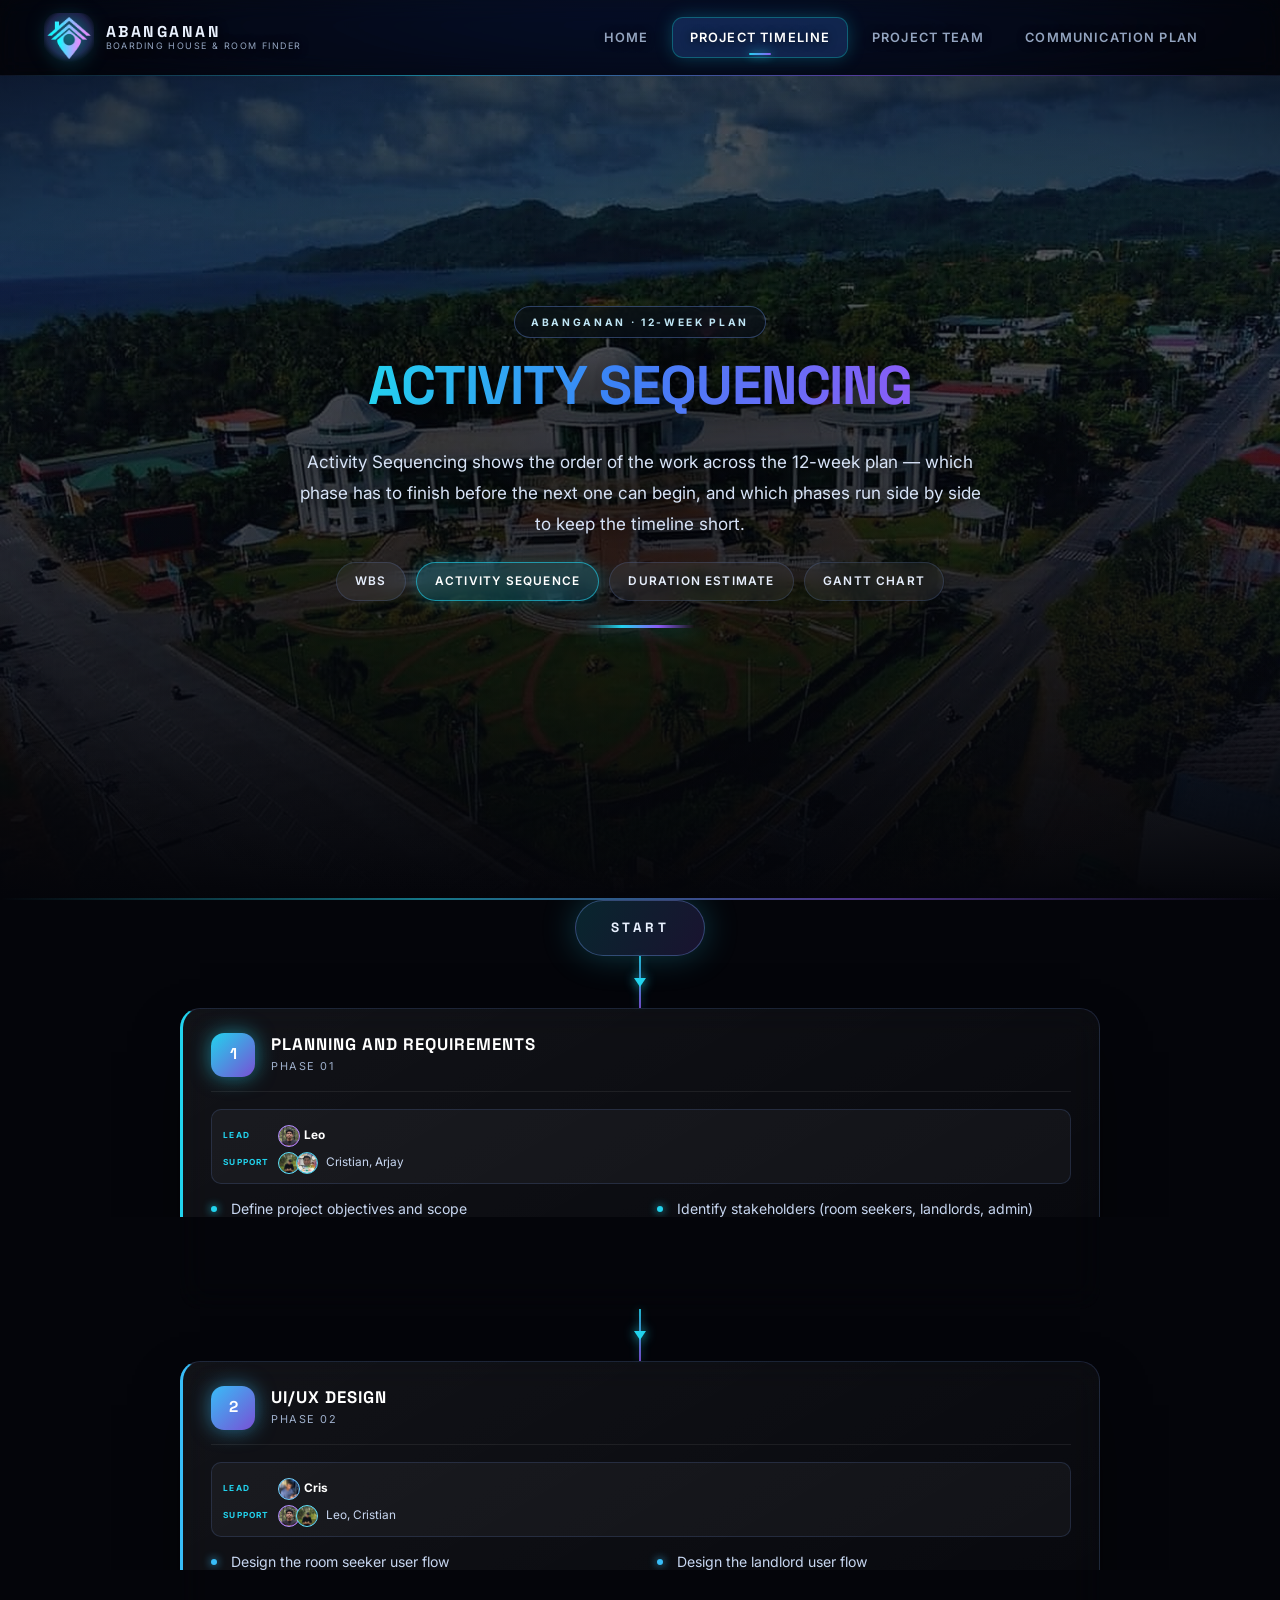
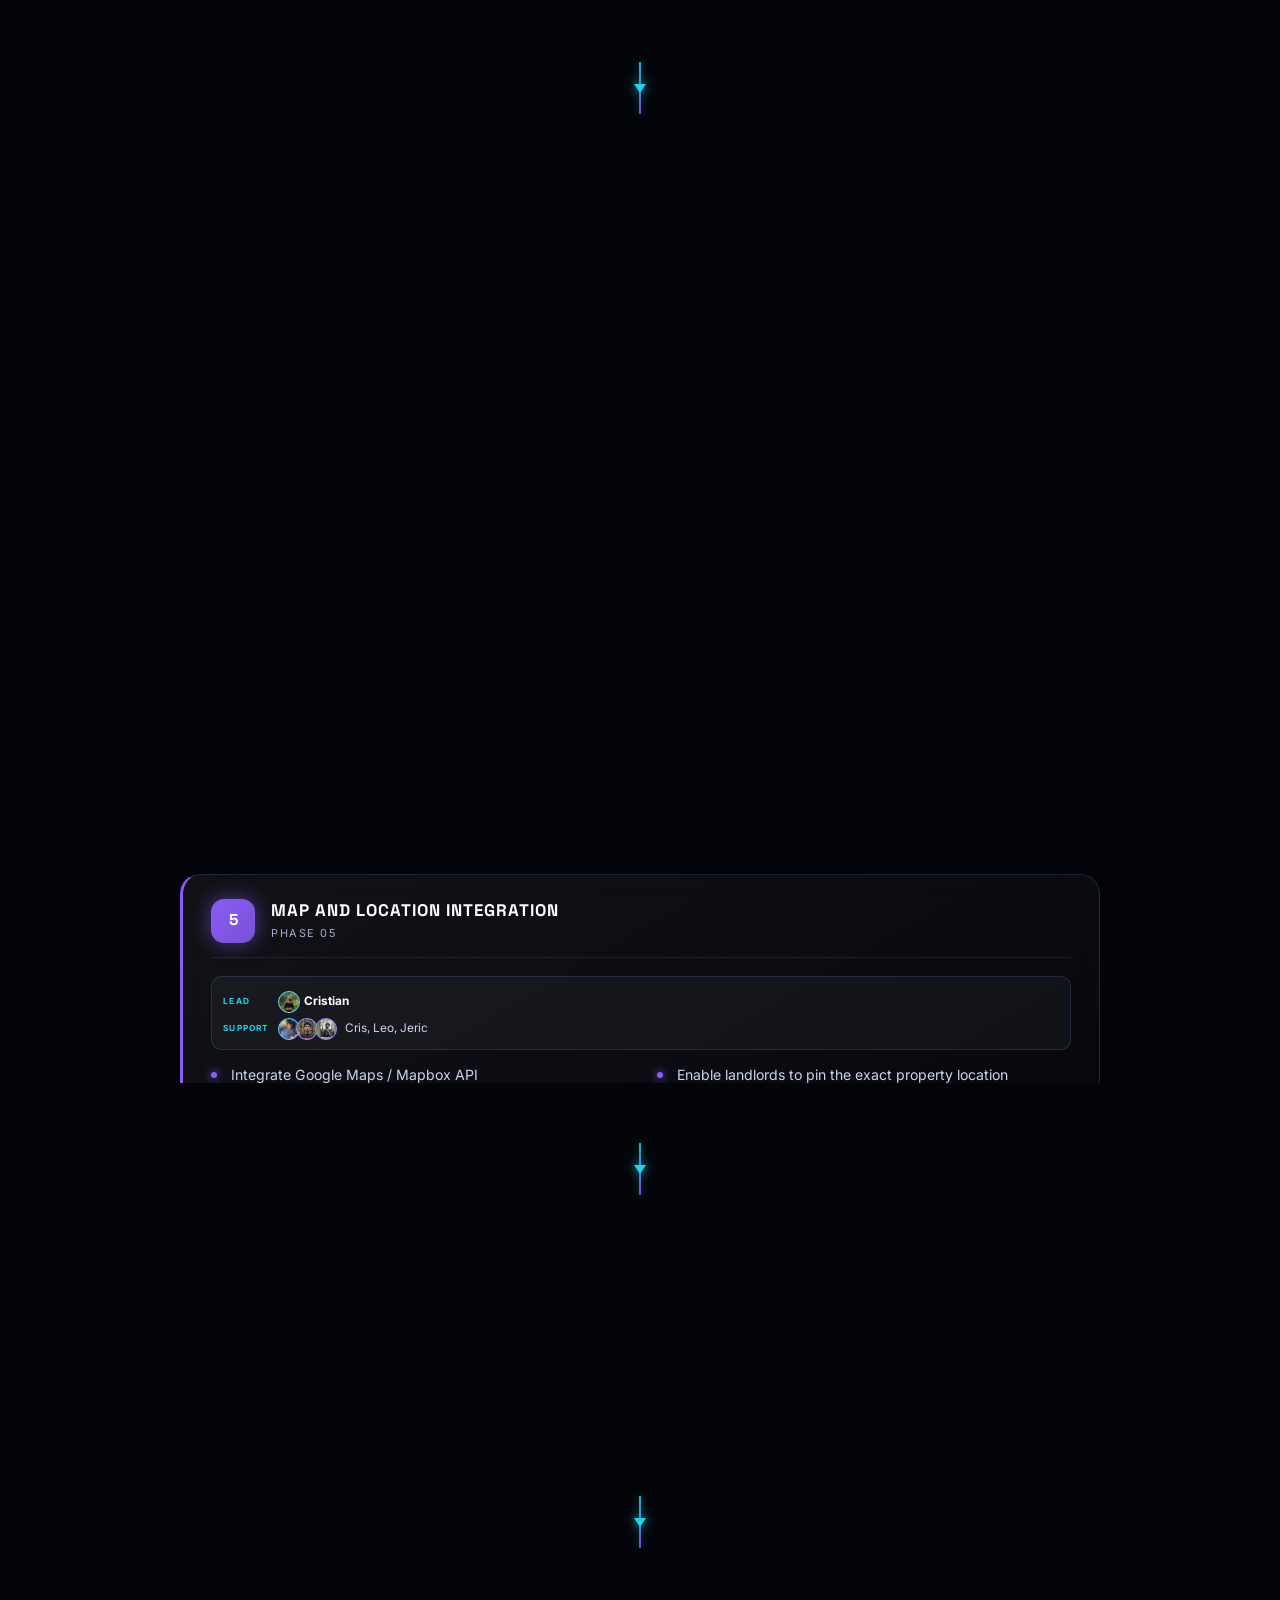
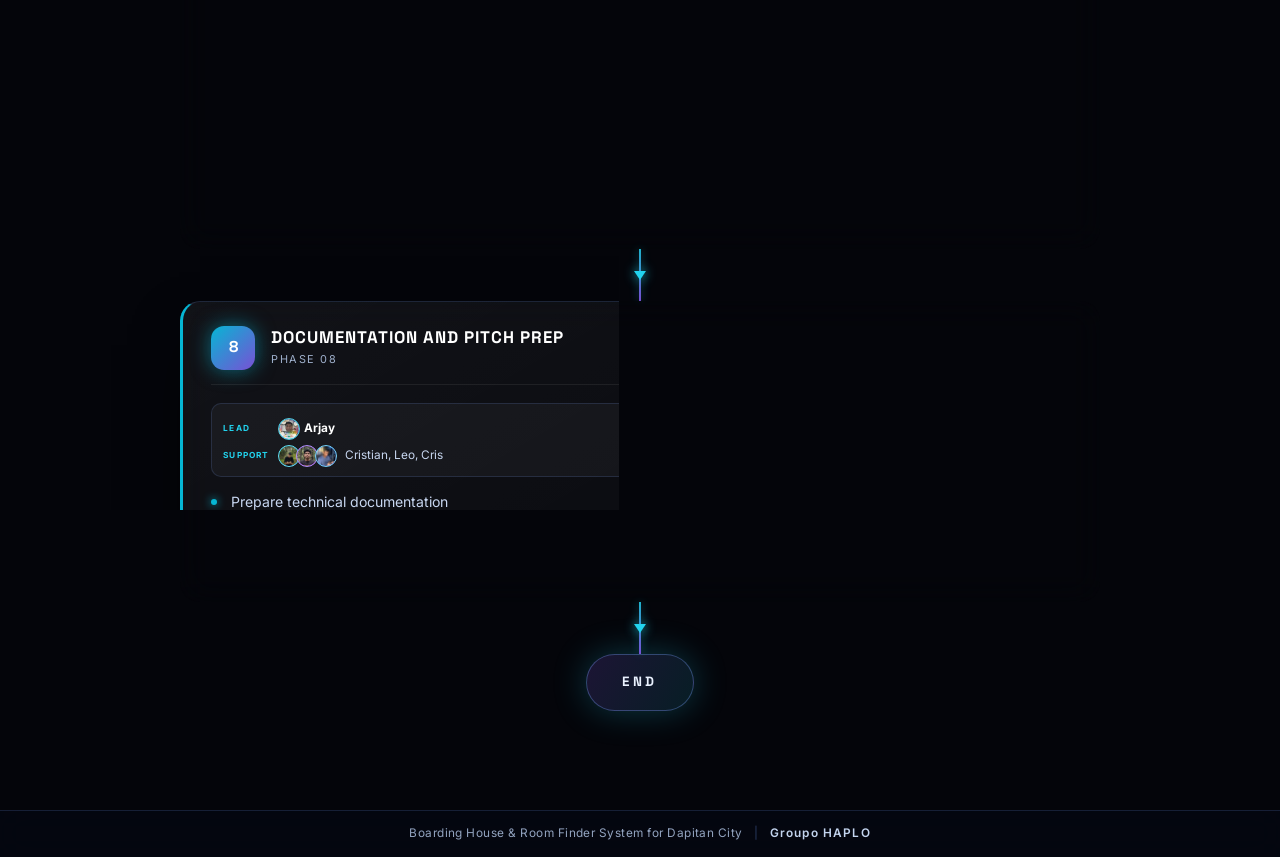
==== commit 3f1d50dc: "activity 4" ====
--- a/activity-sequence.html
+++ b/activity-sequence.html
@@ -30,6 +30,7 @@
         <a href="index.html">HOME</a>
         <a href="project-timeline.html" class="active">PROJECT TIMELINE</a>
         <a href="project-team.html">PROJECT TEAM</a>
+        <a href="communication-plan.html">COMMUNICATION PLAN</a>
     </nav>
 
     <div class="nav-end">
--- a/css/style.css
+++ b/css/style.css
@@ -2551,3 +2551,40 @@
 .merge-head .ph-divider { margin: 1.4rem auto 0; }
 .merge-head .poc-stats-bar { margin-top: 1.4rem; }
 
+
+/* =========================================================
+   PROJECT COMMUNICATION PLAN
+   ========================================================= */
+.cp-section { padding-bottom: 3rem; }
+.cp-sub { display: flex; align-items: center; gap: .8rem; margin: clamp(2rem, 5vw, 3rem) 0 1.1rem; font-size: clamp(1.1rem, 3.4vw, 1.45rem); line-height: 1.25; color: #fff; }
+.cp-section .cp-sub:first-child { margin-top: 0; }
+.cp-num {
+  display: inline-flex; align-items: center; justify-content: center; flex: 0 0 auto;
+  width: 2rem; height: 2rem; border-radius: 10px; font-size: .95rem; font-weight: 700;
+  background: linear-gradient(135deg, var(--cyan), #8b5cf6); color: #04121f;
+}
+.cp-table { width: 100%; table-layout: fixed; }
+.cp-table thead th, .cp-table tbody td { text-align: left; vertical-align: middle; padding: 1.1rem 1.2rem; line-height: 1.5; font-size: .92rem; min-width: 0; }
+.cp-stake thead th:nth-child(1) { width: 24%; } .cp-stake thead th:nth-child(2) { width: 28%; } .cp-stake thead th:nth-child(3) { width: 48%; }
+.cp-matrix thead th:nth-child(1) { width: 15%; } .cp-matrix thead th:nth-child(2) { width: 25%; } .cp-matrix thead th:nth-child(3) { width: 24%; } .cp-matrix thead th:nth-child(4) { width: 16%; } .cp-matrix thead th:nth-child(5) { width: 20%; }
+.cp-types thead th:nth-child(1) { width: 32%; } .cp-types thead th:nth-child(2) { width: 22%; } .cp-types thead th:nth-child(3) { width: 46%; }
+.cp-table .ade-act { display: block; margin: 0; font-size: 1rem; font-weight: 700; line-height: 1.3; }
+.cp-table .rt-tag, .cp-table .rt-role { display: inline-block; max-width: 100%; margin: 0; font-size: .8rem; line-height: 1.4; white-space: normal; }
+.cp-dot-icon { display: inline-flex; align-items: center; justify-content: center; font-size: .9rem; color: var(--c1); }
+
+/* objectives */
+.cp-obj-grid { display: grid; grid-template-columns: repeat(auto-fit, minmax(min(100%, 260px), 1fr)); gap: 1rem; }
+.cp-obj {
+  display: flex; gap: .9rem; align-items: flex-start; padding: 1.1rem 1.2rem; border-radius: 16px;
+  background: rgba(255,255,255,.035); border: 1px solid var(--stroke); box-shadow: var(--shadow);
+}
+.cp-n { flex: 0 0 auto; font-family: 'Space Grotesk', sans-serif; font-size: 1.35rem; font-weight: 700; line-height: 1.2; background: linear-gradient(120deg, var(--cyan), #8b5cf6); -webkit-background-clip: text; background-clip: text; color: transparent; }
+.cp-obj p { margin: 0; color: #d6e0f2; font-size: .93rem; line-height: 1.6; }
+
+@media (max-width: 720px) {
+  .cp-table { table-layout: auto; }
+  .cp-table tbody td { padding: .75rem 1rem; }
+}
+
+/* long hero title on the Communication Plan page: fit on small phones without cutting a word */
+.ph-title.cp-title { width: 100%; max-width: 100%; font-size: clamp(1.15rem, 6.2vw, 3.4rem); overflow-wrap: normal; word-break: normal; }
